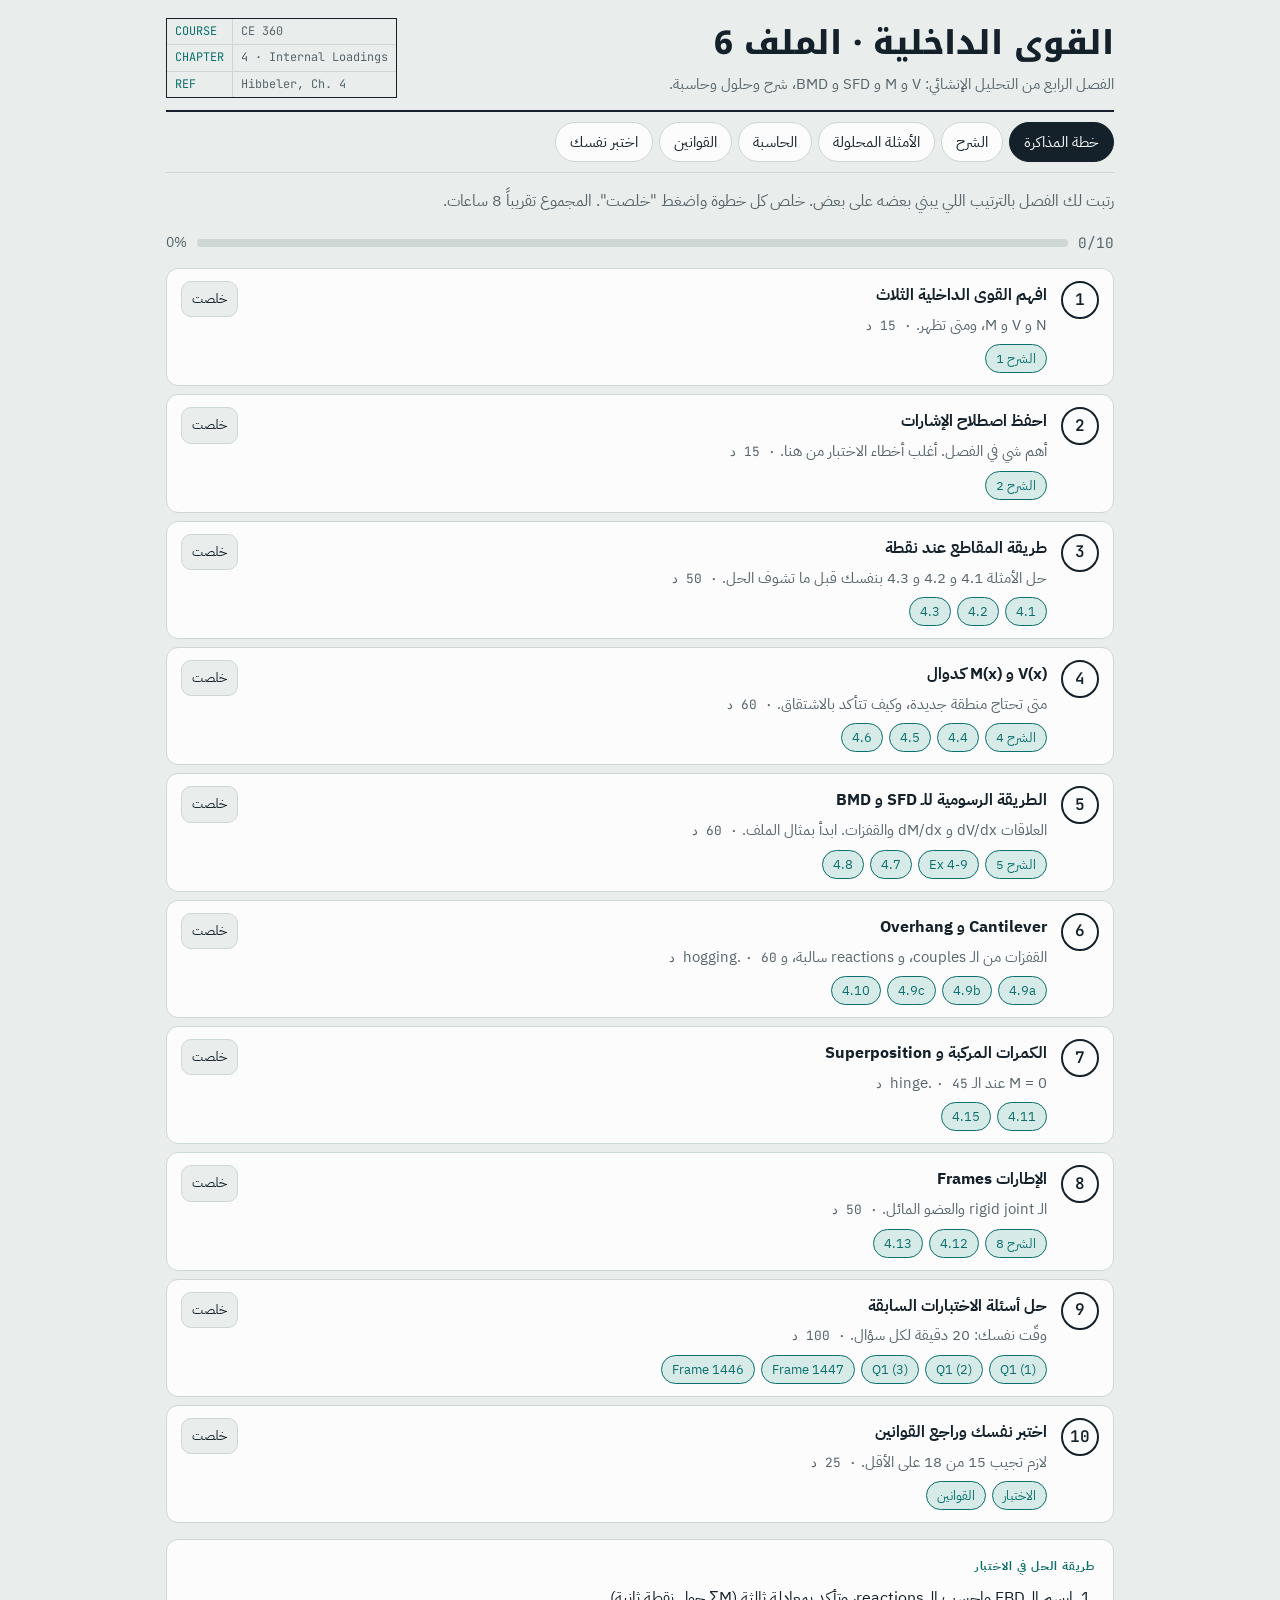
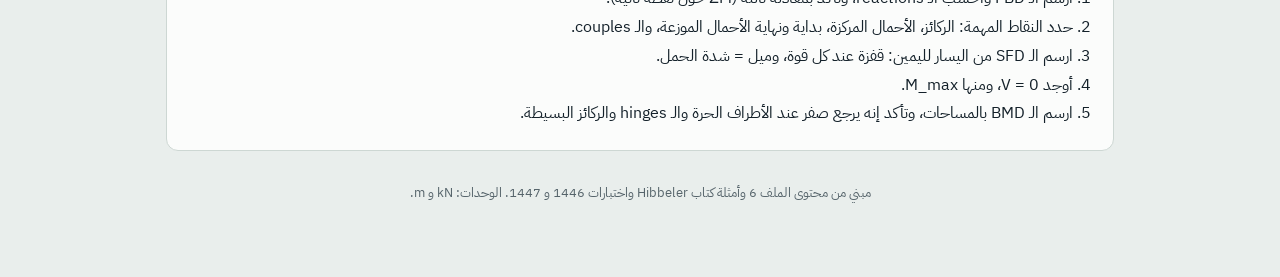
==== docs/index.html @ 557d26ea "Add File 6 (Internal Loadings) study website Standalone study site for Structural Analysis chapter 4" ====
<!doctype html>
<html lang="ar" dir="rtl">
<head>
<meta charset="utf-8">
<meta name="viewport" content="width=device-width,initial-scale=1,viewport-fit=cover">
<meta name="description" content="برنامج مذاكرة الملف 6 من التحليل الإنشائي: القوى الداخلية، SFD و BMD، أمثلة محلولة وحاسبة.">
<style>:root{color-scheme:light;padding-top:env(safe-area-inset-top,0px);padding-bottom:env(safe-area-inset-bottom,0px)}body{margin:0}img{max-width:100%}[hidden]{display:none!important}</style>
<title>القوى الداخلية CE 360</title>
<link rel="preconnect" href="https://fonts.googleapis.com">
<link rel="stylesheet" href="https://fonts.googleapis.com/css2?family=IBM+Plex+Sans+Arabic:wght@400;500;600;700&family=Noto+Kufi+Arabic:wght@600;800&family=JetBrains+Mono:wght@400;600&family=STIX+Two+Text:wght@400;600&display=swap">
<style>
/* Layout: drafting-sheet study app. Sticky tab bar; each tab is one "sheet". V is always blue, M is always copper, loads are steel teal, reactions are red. */
:root{
  --bg:#e9eeec; --panel:#fbfcfb; --ink:#14212a; --muted:#56646b; --line:#cdd7d3; --code:#eef3f1;
  --steel:#0b6e6c; --steel-soft:#d6ebe8;
  --vcol:#1f5fa8; --vsoft:#dbe6f5; --mcol:#b0521a; --msoft:#f5e2d3; --rx:#b2362b;
  --ok:#2c7a3a; --oksoft:#dcefdf; --warn:#8a5a00; --warnsoft:#f6e8c9;
  --f-display:"Noto Kufi Arabic","IBM Plex Sans Arabic",Tahoma,sans-serif;
  --f-body:"IBM Plex Sans Arabic",Tahoma,"Segoe UI",sans-serif;
  --f-math:"STIX Two Text","Cambria Math",Cambria,"Times New Roman",serif;
  --f-mono:"JetBrains Mono",ui-monospace,Menlo,Consolas,monospace;
}
@media (prefers-color-scheme: dark){:root:not([data-theme="light"]){
  --bg:#0e1615; --panel:#152120; --ink:#e3ecea; --muted:#97a7a3; --line:#2b3b38; --code:#1b2a28;
  --steel:#4fc2bc; --steel-soft:#173634; --vcol:#7fb0ef; --vsoft:#18283f; --mcol:#f0a06a; --msoft:#3a261a; --rx:#f08a7e;
  --ok:#7fcf8c; --oksoft:#173322; --warn:#e9c46a; --warnsoft:#33290f; color-scheme:dark}}
:root[data-theme="dark"]{
  --bg:#0e1615; --panel:#152120; --ink:#e3ecea; --muted:#97a7a3; --line:#2b3b38; --code:#1b2a28;
  --steel:#4fc2bc; --steel-soft:#173634; --vcol:#7fb0ef; --vsoft:#18283f; --mcol:#f0a06a; --msoft:#3a261a; --rx:#f08a7e;
  --ok:#7fcf8c; --oksoft:#173322; --warn:#e9c46a; --warnsoft:#33290f; color-scheme:dark}
*{box-sizing:border-box}
body{background:var(--bg);color:var(--ink);font-family:var(--f-body);font-size:16px;line-height:1.8;direction:rtl}
.wrap{max-width:980px;margin:0 auto;padding-left:max(16px,env(safe-area-inset-left,0px));padding-right:max(16px,env(safe-area-inset-right,0px));padding-block:18px 60px}
h1,h2,h3,h4{font-family:var(--f-display);text-wrap:balance;line-height:1.5;margin:0}
button{font:inherit;cursor:pointer;color:inherit}
:focus-visible{outline:2px solid var(--steel);outline-offset:2px}
a{color:var(--steel)}
.ltr{direction:ltr;unicode-bidi:isolate}
.m{font-family:var(--f-math);direction:ltr;unicode-bidi:isolate}
.num{font-family:var(--f-mono);font-variant-numeric:tabular-nums}

/* header */
.top{display:flex;justify-content:space-between;align-items:flex-end;gap:12px;flex-wrap:wrap;border-bottom:2px solid var(--ink);padding-bottom:12px}
.top h1{font-size:clamp(1.45rem,5vw,2.05rem);font-weight:800}
.top p{margin:2px 0 0;color:var(--muted);font-size:.95rem}
.tblock{font-family:var(--f-mono);font-size:.74rem;color:var(--muted);border:1px solid var(--ink);direction:ltr;display:grid;grid-template-columns:auto auto}
.tblock span{padding:2px 8px;border-bottom:1px solid var(--line)}
.tblock span:nth-child(odd){border-right:1px solid var(--line);color:var(--steel)}
.tblock span:nth-last-child(-n+2){border-bottom:0}

.tabs{position:sticky;top:env(safe-area-inset-top,0px);z-index:10;background:var(--bg);display:flex;gap:6px;overflow-x:auto;padding-block:10px;margin-bottom:14px;border-bottom:1px solid var(--line)}
.tabs a{white-space:nowrap;text-decoration:none;color:var(--ink);border:1px solid var(--line);background:var(--panel);padding:6px 14px;border-radius:999px;font-size:.92rem}
.tabs a.on{background:var(--ink);color:var(--panel);border-color:var(--ink)}

.lead{color:var(--muted);margin:0 0 14px;max-width:68ch}
.sheet{background:var(--panel);border:1px solid var(--line);border-radius:12px;padding:16px 18px;min-width:0}
.stack{display:flex;flex-direction:column;gap:14px}
.eyebrow{font-size:.76rem;letter-spacing:.08em;color:var(--steel);font-weight:700}

/* study plan */
.prog{display:flex;align-items:center;gap:10px;font-size:.9rem;color:var(--muted)}
.prog .bar{flex:1;height:8px;background:var(--line);border-radius:6px;overflow:hidden}
.prog .bar i{display:block;height:100%;background:var(--ok);transition:width .3s}
.plan{list-style:none;margin:0;padding:0;display:flex;flex-direction:column;gap:8px;counter-reset:p}
.plan li{counter-increment:p;display:grid;grid-template-columns:40px 1fr auto;gap:12px;align-items:start;background:var(--panel);border:1px solid var(--line);border-radius:12px;padding:12px 14px}
.plan li::before{content:counter(p);display:grid;place-items:center;width:34px;height:34px;border-radius:50%;border:2px solid var(--ink);font-family:var(--f-mono);font-weight:600}
.plan li.done{border-color:var(--ok);background:var(--oksoft)}
.plan li.done::before{content:"✓";background:var(--ok);border-color:var(--ok);color:var(--panel)}
.plan li > div{min-width:0}
.plan b{display:block}
.plan p{margin:2px 0 6px;color:var(--muted);font-size:.92rem}
.plan .links{display:flex;flex-wrap:wrap;gap:6px}
.chip{display:inline-block;font-size:.8rem;padding:2px 10px;border-radius:999px;border:1px solid var(--steel);color:var(--steel);background:var(--steel-soft);text-decoration:none}
.tbtn{border:1px solid var(--line);background:var(--bg);border-radius:10px;padding:5px 10px;font-size:.84rem;white-space:nowrap}
.plan li.done .tbtn{border-color:var(--ok);color:var(--ok)}

/* concepts */
.cpt h2{font-size:1.15rem;display:flex;gap:10px;align-items:baseline}
.cpt h2 .n{font-family:var(--f-mono);font-size:.85rem;color:var(--steel)}
.cpt p{margin:8px 0;max-width:72ch}
.cpt ul,.cpt ol{margin:8px 0;padding-inline-start:22px}
.cpt li{margin:3px 0}
.eq{display:block;font-family:var(--f-math);direction:ltr;text-align:left;background:var(--code);border-left:3px solid var(--steel);border-radius:8px;padding:8px 12px;margin:8px 0;font-size:1.05rem;overflow-x:auto;white-space:pre-wrap}
.two{display:grid;grid-template-columns:repeat(auto-fit,minmax(260px,1fr));gap:12px;align-items:start}
.two > *{min-width:0}
.tw{overflow-x:auto}
table.t{border-collapse:collapse;width:100%;font-size:.92rem}
.t th,.t td{border:1px solid var(--line);padding:6px 9px;text-align:start;vertical-align:top}
.t th{background:var(--steel-soft);font-weight:600}
.t td.m,.t th.m{text-align:left}
.vt{color:var(--vcol);font-weight:600}.mt{color:var(--mcol);font-weight:600}
.box{border-radius:10px;padding:10px 14px}
.box.tip{background:var(--steel-soft)}
.box.warn{background:var(--warnsoft);border-inline-start:4px solid var(--warn)}

/* example cards */
.grp{margin-top:22px}
.grp h2{font-size:1.1rem;margin-bottom:4px}
.grp > p{margin:0 0 10px;color:var(--muted);font-size:.92rem}
.cards{display:grid;grid-template-columns:repeat(auto-fill,minmax(260px,1fr));gap:10px}
.card{display:flex;flex-direction:column;gap:4px;text-align:start;background:var(--panel);border:1px solid var(--line);border-radius:12px;padding:12px 14px;text-decoration:none;color:var(--ink);transition:border-color .15s,transform .15s;min-width:0}
.card:hover{border-color:var(--steel);transform:translateY(-2px)}
.card .no{font-family:var(--f-mono);font-size:.74rem;color:var(--mcol);direction:ltr;text-align:right}
.card h3{font-family:var(--f-body);font-size:1rem;font-weight:700}
.card p{margin:0;font-size:.86rem;color:var(--muted);line-height:1.65}
.card .row{display:flex;gap:6px;align-items:center;margin-top:4px}
.lvl{font-size:.72rem;font-weight:700;padding:1px 9px;border-radius:999px}
.lvl.l1{background:var(--oksoft);color:var(--ok)}.lvl.l2{background:var(--warnsoft);color:var(--warn)}.lvl.l3{background:var(--msoft);color:var(--mcol)}
.donem{font-size:.78rem;color:var(--ok);font-weight:700}
.filters{display:flex;gap:6px;flex-wrap:wrap;align-items:center;font-size:.88rem;color:var(--muted)}
.filters button{border:1px solid var(--line);background:var(--panel);border-radius:999px;padding:4px 12px;font-size:.85rem}
.filters button[aria-pressed="true"]{background:var(--ink);color:var(--panel);border-color:var(--ink)}

/* example view */
.exh{display:flex;flex-direction:column;gap:4px;border-bottom:2px solid var(--ink);padding-bottom:10px}
.exh .no{font-family:var(--f-mono);font-size:.8rem;color:var(--mcol)}
.exh h2{font-size:clamp(1.2rem,4vw,1.5rem)}
.exh .src{font-size:.82rem;color:var(--muted)}
.qtext{direction:ltr;text-align:left;font-family:var(--f-math);font-size:1.08rem;margin:0}
.given{list-style:none;margin:0;padding:0;display:grid;grid-template-columns:repeat(auto-fill,minmax(220px,1fr));gap:6px}
.given li{background:var(--code);border-radius:8px;padding:6px 10px;font-size:.92rem;min-width:0}
.fig{background:var(--panel);border:1px solid var(--line);border-radius:10px;padding:6px;overflow-x:auto}
.fig svg{display:block;width:100%;min-width:520px;height:auto}
.ctl{display:flex;gap:8px;flex-wrap:wrap}
.btn{border:1px solid var(--ink);background:var(--panel);border-radius:10px;padding:8px 14px;font-size:.92rem}
.btn.pri{background:var(--ink);color:var(--panel)}
.btn:disabled{opacity:.4;cursor:default}
.steps{list-style:none;margin:0;padding:0;display:flex;flex-direction:column;gap:10px;counter-reset:s}
.steps li{counter-increment:s;display:grid;grid-template-columns:34px 1fr;gap:12px;animation:in .3s ease}
.steps li::before{content:counter(s);display:grid;place-items:center;width:32px;height:32px;border-radius:50%;background:var(--ink);color:var(--panel);font-family:var(--f-mono);font-weight:600;font-size:.9rem}
.steps li > div{min-width:0}
.steps b{display:block}
.steps .d{color:var(--muted);font-size:.93rem;display:block}
.steps .q{display:block;margin-top:5px;font-family:var(--f-math);direction:ltr;text-align:left;background:var(--code);border-left:3px solid var(--mcol);border-radius:8px;padding:6px 12px;font-size:1.05rem;white-space:pre-wrap;overflow-x:auto}
.ans{background:var(--vsoft);border:2px solid var(--vcol);border-radius:10px;padding:12px 16px}
.ans b{color:var(--vcol);direction:ltr;unicode-bidi:isolate;display:inline-block}
.idea{background:var(--msoft);border-inline-start:4px solid var(--mcol);border-radius:10px;padding:10px 14px}
.hidden-sol{border:2px dashed var(--line);border-radius:12px;padding:18px;text-align:center;color:var(--muted)}
.exnav{display:flex;justify-content:space-between;gap:10px;flex-wrap:wrap}
.exnav a{max-width:48%;text-decoration:none;border:1px solid var(--line);background:var(--panel);border-radius:10px;padding:8px 12px;color:var(--ink);font-size:.9rem}
@keyframes in{from{opacity:.2;transform:translateY(4px)}to{opacity:1;transform:none}}

/* calculator */
.form{display:grid;grid-template-columns:repeat(auto-fill,minmax(150px,1fr));gap:8px}
.fld{display:flex;flex-direction:column;gap:2px;font-size:.82rem;color:var(--muted);min-width:0}
.fld input,.fld select{font-family:var(--f-math);font-size:1rem;padding:6px 9px;border:1px solid var(--line);background:var(--bg);color:var(--ink);border-radius:8px;direction:ltr;width:100%}
.loads{display:flex;flex-direction:column;gap:6px}
.lrow{display:grid;grid-template-columns:110px repeat(4,minmax(0,1fr)) 38px;gap:6px;align-items:end;background:var(--code);border-radius:10px;padding:8px}
.lrow .x{width:34px;height:34px;border:1px solid var(--line);background:var(--panel);border-radius:8px;font-size:1.1rem}
.presets{display:flex;flex-wrap:wrap;gap:6px;align-items:center;font-size:.86rem;color:var(--muted)}
.presets button{border:1px solid var(--steel);background:var(--steel-soft);color:var(--steel);border-radius:999px;padding:3px 11px;font-size:.82rem}
.res{display:grid;grid-template-columns:repeat(auto-fill,minmax(200px,1fr));gap:6px}
.res div{background:var(--code);border-radius:8px;padding:7px 11px;display:flex;justify-content:space-between;gap:8px;font-size:.92rem}
.res div b{font-family:var(--f-math);direction:ltr;unicode-bidi:isolate}
.res div.hi{background:var(--msoft);outline:1.5px solid var(--mcol)}
.res div.hi b{color:var(--mcol)}
.err{color:var(--rx);font-weight:600}
@media (max-width:620px){.lrow{grid-template-columns:1fr 1fr}.lrow .x{justify-self:end}}

/* svg */
.drw text{font-family:var(--f-math);font-size:14px;fill:var(--ink)}
.drw .beam{fill:var(--ink)}
.drw .sup{fill:var(--code);stroke:var(--ink);stroke-width:1.5}
.drw .k{stroke:var(--ink);stroke-width:1.5;fill:none}
.drw .ld{stroke:var(--steel);stroke-width:1.6;fill:none}
.drw .ldf{fill:var(--steel-soft);stroke:var(--steel);stroke-width:1.4}
.drw text.ldt{fill:var(--steel);font-weight:600}
.drw .rxl{stroke:var(--rx);stroke-width:2;fill:none}
.drw text.rxt{fill:var(--rx);font-weight:600}
.drw .dim{stroke:var(--muted);stroke-width:1;fill:none}
.drw text.dimt{fill:var(--muted);font-size:13px}
.drw text.lab{font-weight:600;font-size:15px}
.drw .axis{stroke:var(--ink);stroke-width:1.2}
.drw .vf{fill:var(--vsoft);stroke:none}.drw .vl{fill:none;stroke:var(--vcol);stroke-width:2.2;stroke-linejoin:round}
.drw .mf{fill:var(--msoft);stroke:none}.drw .ml{fill:none;stroke:var(--mcol);stroke-width:2.2;stroke-linejoin:round}
.drw text.vt{fill:var(--vcol);font-weight:600;font-size:13px}.drw text.mt{fill:var(--mcol);font-weight:600;font-size:13px}
.drw text.ph{font-family:var(--f-body);font-size:13px;fill:var(--muted)}
.drw .grid{stroke:var(--line);stroke-width:1;stroke-dasharray:3 4}
.drw .dotv{fill:var(--vcol)}.drw .dotm{fill:var(--mcol)}
.drw .mk-ld{fill:var(--steel)}.drw .mk-rx{fill:var(--rx)}
.drw .hinge{fill:var(--panel);stroke:var(--ink);stroke-width:2}

/* formulas, quiz */
.fcards{display:grid;grid-template-columns:repeat(auto-fill,minmax(290px,1fr));gap:10px}
.fcard{background:var(--panel);border:1px solid var(--line);border-radius:12px;padding:12px 14px;min-width:0}
.fcard h3{font-size:1rem;color:var(--steel);margin-bottom:4px}
.fcard ul{margin:4px 0;padding-inline-start:18px}
.fcard.warn{background:var(--warnsoft);border-color:var(--warn)}
.fcard.warn h3{color:var(--warn)}
.score{position:sticky;top:calc(env(safe-area-inset-top,0px) + 58px);z-index:5;display:inline-flex;gap:10px;background:var(--ink);color:var(--panel);border-radius:10px;padding:6px 14px;margin-bottom:10px;font-size:.92rem}
.qc{background:var(--panel);border:1px solid var(--line);border-radius:12px;padding:12px 14px}
.qc .qq{margin:0 0 8px;font-weight:600}
.qc .qq .num{color:var(--mcol);font-size:.8rem;margin-inline-end:6px}
.opts{display:grid;grid-template-columns:repeat(auto-fill,minmax(190px,1fr));gap:6px}
.opts button{border:1px solid var(--line);background:var(--bg);border-radius:10px;padding:8px 10px;text-align:start}
.opts button.right{background:var(--oksoft);border-color:var(--ok);color:var(--ok);font-weight:700}
.opts button.wrong{background:var(--msoft);border-color:var(--mcol);color:var(--mcol)}
.opts button:disabled{cursor:default}
.why{margin:8px 0 0;font-size:.92rem;color:var(--muted);border-inline-start:3px solid var(--steel);padding-inline-start:10px}
.foot{margin-top:30px;font-size:.8rem;color:var(--muted);text-align:center}
@media (prefers-reduced-motion:reduce){.card,.prog .bar i{transition:none}.steps li{animation:none}}
</style>
</head>
<body>

<div class="wrap">
  <header class="top">
    <div>
      <h1>القوى الداخلية · الملف 6</h1>
      <p>الفصل الرابع من التحليل الإنشائي: V و M و SFD و BMD، شرح وحلول وحاسبة.</p>
    </div>
    <div class="tblock" aria-label="بطاقة المقرر"><span>COURSE</span><span>CE 360</span><span>CHAPTER</span><span>4 · Internal Loadings</span><span>REF</span><span>Hibbeler, Ch. 4</span></div>
  </header>
  <nav class="tabs" id="tabs"></nav>
  <main id="app"></main>
  <p class="foot">مبني من محتوى الملف 6 وأمثلة كتاب Hibbeler واختبارات 1446 و 1447. الوحدات: kN و m.</p>
</div>

<script>
/*SOLVER*/
const EPS=1e-9;
function fmt(v,n=2){if(!isFinite(v))return'—';let r=Math.round(v*10**n)/10**n;if(Math.abs(r)<1e-9)r=0;return String(r).replace('-','−')}
// spec: {L, sup:[{x,t:'pin'|'roller'|'fixed',lab}], loads:[{k:'P',x,v}|{k:'M',x,v}|{k:'w',a,b,w1,w2}], R:[{x,F,C,lab}] optional}
// P: v>0 downward. M: v>0 clockwise. w: >0 downward. F: >0 upward. C: >0 clockwise.
function solve(spec){
  const forces=[],couples=[],dists=[],reac=[];
  for(const l of spec.loads){
    if(l.k==='P')forces.push({x:l.x,F:-l.v});
    else if(l.k==='M')couples.push({x:l.x,C:l.v});
    else if(l.k==='w'&&l.b>l.a)dists.push({a:l.a,b:l.b,w1:l.w1,w2:l.w2});
  }
  // resultant force (down) and its moment about point p (ccw +) from all applied loads
  const tot=p=>{let F=0,Mo=0;
    forces.forEach(f=>{F+=-f.F;Mo+=f.F*(f.x-p)});
    couples.forEach(c=>{Mo+=-c.C});
    dists.forEach(d=>{const len=d.b-d.a,W=(d.w1+d.w2)/2*len;if(!W&&!d.w1&&!d.w2)return;
      const xc=W?d.a+len*(d.w1+2*d.w2)/(3*(d.w1+d.w2)):d.a;F+=W;Mo+=-W*(xc-p)});
    return{F,Mo}};
  if(spec.R){spec.R.forEach(r=>{if(r.F)forces.push({x:r.x,F:r.F});if(r.C)couples.push({x:r.x,C:r.C});reac.push(r)});}
  else{
    const fx=spec.sup.filter(s=>s.t==='fixed'),sp=spec.sup.filter(s=>s.t!=='fixed');
    if(fx.length===1&&sp.length===0){const s=fx[0],t=tot(s.x);
      // Ry up = total down load; reaction couple ccw Mr balances: Mr + t.Mo = 0
      const Ry=t.F,Mr=-t.Mo;forces.push({x:s.x,F:Ry});couples.push({x:s.x,C:-Mr});
      reac.push({x:s.x,F:Ry,C:-Mr,lab:s.lab});
    }else if(fx.length===0&&sp.length===2){const[a,b]=sp.slice().sort((p,q)=>p.x-q.x);
      if(Math.abs(b.x-a.x)<EPS)return{err:'الركيزتين في نفس المكان.'};
      const t=tot(a.x),Rb=-t.Mo/(b.x-a.x),Ra=t.F-Rb;
      forces.push({x:a.x,F:Ra},{x:b.x,F:Rb});reac.push({x:a.x,F:Ra,lab:a.lab},{x:b.x,F:Rb,lab:b.lab});
    }else return{err:'الحاسبة تحل كمرة determinate بس: ركيزتين (pin و roller) أو fixed وحدة.'};
  }
  const sys={spec,forces,couples,dists,reac};
  sys.VM=(x,side)=>{const inc=xi=>side<0?xi<x-EPS:xi<=x+EPS;let V=0,M=0;
    for(const f of forces)if(inc(f.x)){V+=f.F;M+=f.F*(x-f.x)}
    for(const c of couples)if(inc(c.x))M+=c.C;
    for(const d of dists)if(d.a<x){const e=Math.min(x,d.b),len=e-d.a,k=(d.w2-d.w1)/(d.b-d.a),d0=x-d.a;
      V-=d.w1*len+k*len*len/2;M-=d.w1*(d0*len-len*len/2)+k*(d0*len*len/2-len**3/3)}
    return{V,M}};
  const L=spec.L,ks=new Set([0,L]);
  (spec.sup||[]).forEach(s=>ks.add(s.x));(spec.R||[]).forEach(r=>ks.add(r.x));
  spec.loads.forEach(l=>{if(l.k==='w'){ks.add(l.a);ks.add(l.b)}else ks.add(l.x)});
  (spec.hinges||[]).forEach(h=>ks.add(h));
  sys.keys=[...ks].filter(x=>x>=-EPS&&x<=L+EPS).sort((p,q)=>p-q).filter((x,i,a)=>i===0||x-a[i-1]>1e-7);
  // V = 0 inside intervals (where V is continuous)
  sys.roots=[];
  for(let i=0;i<sys.keys.length-1;i++){const a=sys.keys[i],b=sys.keys[i+1],N=200;let x0=a+1e-7,v0=sys.VM(x0,1).V;
    for(let j=1;j<=N;j++){const x1=a+(b-a)*j/N-(j===N?1e-7:0),v1=sys.VM(x1,-1).V;
      if(Math.abs(v1)<=1e-9&&j<N&&Math.abs(v0)>1e-9){sys.roots.push(x1);x0=x1;v0=v1;continue}
      if(Math.abs(v0)<=1e-9)v0=sys.VM(x0-1e-6,1).V;
      if(Math.abs(v0)>1e-9&&Math.abs(v1)>1e-9&&v0*v1<0&&!sys.roots.some(r=>Math.abs(r-x0)<1e-5)){let lo=x0,hi=x1;for(let t=0;t<60;t++){const m=(lo+hi)/2;if(sys.VM(lo,1).V*sys.VM(m,1).V<=0)hi=m;else lo=m}sys.roots.push((lo+hi)/2)}
      x0=x1;v0=v1}}
  // extreme moments
  let mx={v:-Infinity},mn={v:Infinity};
  const pts=[];sys.keys.forEach(x=>{pts.push([x,x>0?-1:1]);pts.push([x,x<L?1:-1])});sys.roots.forEach(x=>pts.push([x,1]));
  pts.forEach(([x,s])=>{const M=sys.VM(x,s).M;if(M>mx.v)mx={v:M,x};if(M<mn.v)mn={v:M,x}});
  sys.Mmax=mx;sys.Mmin=mn;
  let vmx=0;sys.keys.forEach(x=>[-1,1].forEach(s=>{const V=sys.VM(x,s).V;if(Math.abs(V)>Math.abs(vmx))vmx=V}));sys.Vabs=vmx;
  return sys;
}
/*END*/

/* ---------- drawing ---------- */
const svgT=(x,y,s,c='',a='middle')=>`<text x="${(+x).toFixed(1)}" y="${(+y).toFixed(1)}" text-anchor="${a}" class="${c}">${s}</text>`;
const svgL=(x1,y1,x2,y2,c,ex='')=>`<line x1="${(+x1).toFixed(1)}" y1="${(+y1).toFixed(1)}" x2="${(+x2).toFixed(1)}" y2="${(+y2).toFixed(1)}" class="${c}" ${ex}/>`;
const AR=(x1,y1,x2,y2,c)=>svgL(x1,y1,x2,y2,c,`marker-end="url(#m-${c==='rxl'?'rx':'ld'})"`);
const DEFS=`<defs>${[['ld','mk-ld'],['rx','mk-rx']].map(([i,c])=>`<marker id="m-${i}" viewBox="0 0 10 10" refX="9" refY="5" markerWidth="7" markerHeight="7" orient="auto-start-reverse"><path d="M0,0 L10,5 L0,10 z" class="${c}"/></marker>`).join('')}</defs>`;
function arc(cx,cy,r,cw,c){return cw?`<path d="M${cx-r*.7},${cy+r*.7} A${r},${r} 0 1,1 ${cx-r*.7},${cy-r*.7}" class="${c}" marker-end="url(#m-${c==='rxl'?'rx':'ld'})"/>`:`<path d="M${cx+r*.7},${cy+r*.7} A${r},${r} 0 1,0 ${cx+r*.7},${cy-r*.7}" class="${c}" marker-end="url(#m-${c==='rxl'?'rx':'ld'})"/>`}

function drawBeam(sys,opt={}){
  const spec=sys.spec,L=spec.L,W=780,ml=64,mr=64,pw=W-ml-mr,X=x=>ml+x*pw/L;
  let s='';const by=118;
  // distributed loads
  const ws=spec.loads.filter(l=>l.k==='w');const wmax=Math.max(1e-9,...ws.map(l=>Math.max(Math.abs(l.w1),Math.abs(l.w2))));
  const wlab=[];
  ws.forEach(l=>{const top=x=>{const w=l.w1+(l.w2-l.w1)*(x-l.a)/(l.b-l.a);return by-8-44*Math.abs(w)/wmax};
    s+=`<polygon points="${X(l.a)},${by-8} ${X(l.a)},${top(l.a)} ${X(l.b)},${top(l.b)} ${X(l.b)},${by-8}" class="ldf" opacity=".85"/>`;
    const n=Math.max(2,Math.round((X(l.b)-X(l.a))/26));
    for(let i=0;i<=n;i++){const x=l.a+(l.b-l.a)*i/n,yt=top(x);if(by-8-yt>9)s+=AR(X(x),yt,X(x),by-7,'ld')}
    if(Math.abs(l.w1-l.w2)<1e-9)wlab.push([X((l.a+l.b)/2),top(l.a)-8,`${fmt(l.w1)} kN/m`]);
    else{if(Math.abs(l.w1)>1e-9)wlab.push([X(l.a)+4,top(l.a)-8,`${fmt(l.w1)} kN/m`,'start']);if(Math.abs(l.w2)>1e-9)wlab.push([X(l.b)-4,top(l.b)-8,`${fmt(l.w2)} kN/m`,'end'])}
  });
  // beam
  s+=`<rect x="${X(0)}" y="${by-5}" width="${pw}" height="10" class="beam" rx="1"/>`;
  (spec.hinges||[]).forEach(h=>s+=`<circle cx="${X(h)}" cy="${by}" r="6" class="hinge"/>`);
  // supports
  (spec.sup||[]).forEach(su=>{const x=X(su.x);
    if(su.t==='pin')s+=`<polygon points="${x},${by+5} ${x-11},${by+24} ${x+11},${by+24}" class="sup"/>`+svgL(x-16,by+24,x+16,by+24,'k');
    else if(su.t==='roller')s+=`<polygon points="${x},${by+5} ${x-10},${by+19} ${x+10},${by+19}" class="sup"/><circle cx="${x-6}" cy="${by+23}" r="3.5" class="sup"/><circle cx="${x+6}" cy="${by+23}" r="3.5" class="sup"/>`+svgL(x-16,by+27,x+16,by+27,'k');
    else{const d=su.x<L/2?-1:1;s+=svgL(x,by-34,x,by+34,'k','stroke-width="3"');for(let i=0;i<7;i++){const y=by-30+i*10;s+=svgL(x,y,x+d*10,y+8,'k')}}
  });
  // point loads and couples
  const placed=[];
  spec.loads.forEach(l=>{if(l.k==='P'){const x=X(l.x);if(l.v>=0){s+=AR(x,by-76,x,by-7,'ld');placed.push([x+5,by-80,`${fmt(Math.abs(l.v))} kN`,'start'])}else{s+=AR(x,by+64,x,by+7,'ld');s+=svgT(x+5,by+68,`${fmt(-l.v)} kN`,'ldt','start')}}
    else if(l.k==='M'){const x=X(l.x);s+=arc(x,by,22,l.v>0,'ld');placed.push([x,by-30,`${fmt(Math.abs(l.v))} kN·m`])}});
  wlab.forEach(w=>placed.push(w));
  // nudge colliding load labels upward
  const done=[];placed.forEach(p=>{let y=p[1];for(let k=0;k<4&&done.some(d=>Math.abs(d[0]-p[0])<70&&Math.abs(d[1]-y)<15);k++)y-=16;done.push([p[0],y]);s+=svgT(p[0],y,p[2],'ldt',p[3]||'middle')});
  // reactions
  if(opt.react){sys.reac.forEach(r=>{const x=X(r.x);
    if(Math.abs(r.F)>1e-9){const up=r.F>0;s+=up?AR(x,by+92,x,by+34,'rxl'):AR(x,by+34,x,by+92,'rxl');s+=svgT(x+7,by+92,`${fmt(Math.abs(r.F))}`,'rxt','start')}
    if(r.C&&Math.abs(r.C)>1e-9){s+=arc(x,by,34,r.C>0,'rxl');s+=svgT(x+(r.x<L/2?40:-40),by-34,`${fmt(Math.abs(r.C))}`,'rxt',r.x<L/2?'start':'end')}})}
  // labels and dimensions
  const ry=opt.react?by+112:by+52;
  (spec.pts||[]).forEach(p=>s+=svgT(X(p.x),ry,p.t,'lab'));
  const dy=ry+24,dk=sys.keys;
  s+=svgL(X(0),dy,X(L),dy,'dim');
  dk.forEach(x=>s+=svgL(X(x),dy-6,X(x),dy+6,'dim'));
  for(let i=0;i<dk.length-1;i++){const a=dk[i],b=dk[i+1];if(X(b)-X(a)>30)s+=svgT((X(a)+X(b))/2,dy-5,`${fmt(b-a)} m`,'dimt')}
  let H=dy+20;
  if(opt.diag){
    const panel=(kind)=>{const top=H+18,h=150,base=top+h/2,cls=kind==='V'?'v':'m';
      const f=(x,sd)=>sys.VM(x,sd)[kind];
      let mxv=0;const samples=[];
      for(let i=0;i<dk.length-1;i++){const a=dk[i],b=dk[i+1],N=48;for(let j=0;j<=N;j++){const x=a+(b-a)*j/N,sd=j===0?1:j===N?-1:1;const v=f(x,sd);samples.push([x,v]);mxv=Math.max(mxv,Math.abs(v))}}
      mxv=mxv||1;const Y=v=>base-v/mxv*(h/2-14);
      let g=svgL(X(0),base,X(L),base,'axis');
      dk.forEach(x=>g+=svgL(X(x),top,X(x),top+h,'grid'));
      const pts=samples.map(([x,v])=>`${X(x).toFixed(1)},${Y(v).toFixed(1)}`);
      g+=`<polygon points="${X(0)},${base} ${pts.join(' ')} ${X(L)},${base}" class="${cls}f"/>`;
      g+=`<polyline points="${X(0)},${base} ${pts.join(' ')} ${X(L)},${base}" class="${cls}l"/>`;
      g+=svgT(ml-14,base+5,kind,`${cls}t`,'end');g+=svgT(ml-14,base+20,kind==='V'?'kN':'kN·m','ph','end');
      // value labels
      const lab=[];const add=(x,v,anchor)=>{if(Math.abs(v)<1e-6)return;const px=X(x)+(anchor==='end'?-4:anchor==='start'?4:0);let py=v>0?Y(v)-6:Y(v)+16;
        if(lab.some(q=>Math.abs(q[0]-px)<44&&Math.abs(q[1]-py)<14&&q[2]===fmt(v)))return;
        for(let k=0;k<3&&lab.some(q=>Math.abs(q[0]-px)<44&&Math.abs(q[1]-py)<14);k++)py+=v>0?-14:14;
        lab.push([px,py,fmt(v)]);g+=svgT(px,py,fmt(v),`${cls}t`,anchor)};
      dk.forEach((x,i)=>{const vl=i>0?f(x,-1):null,vr=i<dk.length-1?f(x,1):null;
        if(vl!=null&&vr!=null&&Math.abs(vl-vr)>1e-6){add(x,vl,'end');add(x,vr,'start')}
        else{const v=vl!=null?vl:vr;add(x,v,i===0?'start':i===dk.length-1?'end':'middle')}});
      if(kind==='V')sys.roots.forEach(x=>{g+=`<circle cx="${X(x)}" cy="${base}" r="4" class="dotv"/>`+svgT(X(x),base+(f(x-0.01,1)>0?18:-8),`x=${fmt(x)}`,'vt')});
      else sys.roots.forEach(x=>{const v=f(x,1);g+=`<circle cx="${X(x)}" cy="${Y(v)}" r="4" class="dotm"/>`;add(x,v,'middle')});
      H=top+h;return g};
    s+=panel('V');s+=panel('M');H+=10;
  }
  return `<svg class="drw" viewBox="0 0 ${W} ${H}" role="img" aria-label="رسم الكمرة${opt.diag?' مع مخطط القص والعزم':''}" direction="ltr">${DEFS}${s}</svg>`;
}
function reacText(sys){return sys.reac.map(r=>{const lab=r.lab||'R';let t='';
  if(Math.abs(r.F)>1e-9)t+=`<div><span>${lab}<sub>y</sub></span><b>${fmt(Math.abs(r.F))} kN ${r.F>0?'↑':'↓'}</b></div>`;
  if(r.C&&Math.abs(r.C)>1e-9)t+=`<div><span>M<sub>${lab}</sub></span><b>${fmt(Math.abs(r.C))} kN·m ${r.C>0?'↻':'↺'}</b></div>`;return t}).join('')}
function keyTable(sys){const L=sys.spec.L;const rows=sys.keys.map(x=>[x,x>0?sys.VM(x,-1):null,x<L?sys.VM(x,1):null,false]);
  sys.roots.forEach(x=>rows.push([x,sys.VM(x,1),sys.VM(x,1),true]));rows.sort((a,b)=>a[0]-b[0]);
  const lab=x=>{const p=(sys.spec.pts||[]).find(p=>Math.abs(p.x-x)<1e-6);return p?p.t:''};
  return `<div class="tw"><table class="t"><thead><tr><th>النقطة</th><th class="m">x (m)</th><th class="m vt">V⁻ (kN)</th><th class="m vt">V⁺ (kN)</th><th class="m mt">M⁻ (kN·m)</th><th class="m mt">M⁺ (kN·m)</th></tr></thead><tbody>${rows.map(([x,l,r,root])=>`<tr><td>${root?'V = 0':lab(x)}</td><td class="m num">${fmt(x,3)}</td><td class="m num">${l?fmt(l.V):'—'}</td><td class="m num">${r?fmt(r.V):'—'}</td><td class="m num">${l?fmt(l.M):'—'}</td><td class="m num">${r?fmt(r.M):'—'}</td></tr>`).join('')}</tbody></table></div><p class="lead" style="font-size:.85rem;margin-top:6px">⁻ قبل النقطة مباشرة، و ⁺ بعدها مباشرة. الفرق بينهم هو القفزة.</p>`}

/* ---------- content ---------- */
const GROUPS=[
 {id:'g1',name:'طريقة المقاطع: V و M عند نقطة',desc:'نقطع عند النقطة المطلوبة وناخذ اتزان جزء واحد.'},
 {id:'g2',name:'V(x) و M(x) كدوال',desc:'نكتب معادلة لكل منطقة يتغير فيها الحمل.'},
 {id:'g3',name:'رسم SFD و BMD',desc:'العلاقات بين w و V و M، والقفزات عند الأحمال المركزة.'},
 {id:'g4',name:'كمرات مركبة و Superposition',desc:'Internal hinge، وجمع رسمات بسيطة.'},
 {id:'g5',name:'الإطارات Frames',desc:'Rigid joints وأعضاء مائلة.'},
 {id:'g6',name:'أسئلة اختبارات سابقة',desc:'من الاختبار الأول 1446 و 1447 (الأسئلة الخاصة بالفصل الرابع).'}
];
const P=(x,v)=>({k:'P',x,v}),MM=(x,v)=>({k:'M',x,v}),WW=(a,b,w1,w2=w1)=>({k:'w',a,b,w1,w2});
const pin=(x,lab)=>({x,t:'pin',lab}),rol=(x,lab)=>({x,t:'roller',lab}),fix=(x,lab)=>({x,t:'fixed',lab});
const pts=(...a)=>a.map(([x,t])=>({x,t}));
const HB=(n,p)=>`كتاب Hibbeler · Example ${n} (ص ${p})`;

const EX=[
{id:'h41',g:'g1',no:'H 4.1',lvl:2,src:HB('4.1',158),title:'Girder: V و M عند نقطة C',short:'Roof → beams → girder، ثم section عند C.',
 q:'The roof weighs 1.8 kN/m² and is supported on 8-m simply supported beams spaced 1 m apart, which transmit their loads to the front girder. Determine the internal shear and moment in the girder at C (2.4 m from its end).',
 given:['Roof = 1.8 kN/m²','Beams: span 8 m، spacing 1 m','Girder 12 m، الأعمدة على بعد 1.2 m من الطرفين','C على بعد 2.4 m من الطرف'],
 spec:{L:12,sup:[pin(1.2,'A'),rol(10.8,'B')],loads:[P(0,3.6),...[1,2,3,4,5,6,7,8,9,10,11].map(x=>P(x,7.2)),P(12,3.6)],pts:pts([1.2,'A'],[2.4,'C'],[10.8,'B'])},
 steps:[
  ['One-way','نسبة الأبعاد أكبر من 2.','L₂/L₁ = 8/1 = 8 > 2   →   كل beam داخلي ياخذ 1.8 kN/m (والطرفي 0.9)'],
  ['Beam reactions على الـ girder','كل beam simply supported، يعطي نص حمله لكل طرف.','interior: 1.8 × 8/2 = 7.2 kN      edge: 3.6 kN'],
  ['Column reactions','11 beam داخلي + 2 طرفي، والتحميل متماثل.','R = [2(3.6) + 11(7.2)]/2 = 43.2 kN'],
  ['Section عند C','ناخذ الجزء اليسار: 3.6 عند 0، و 7.2 عند 1 و 2، و 43.2 عند 1.2.',''],
  ['ΣFy = 0','','43.2 − 3.6 − 2(7.2) − V_C = 0   →   V_C = 25.2 kN'],
  ['ΣM_C = 0','','M_C + 7.2(0.4) + 7.2(1.4) + 3.6(2.4) − 43.2(1.2) = 0   →   M_C = 30.2 kN·m']],
 ans:'<b>V_C = 25.2 kN</b>، <b>M_C = 30.2 kN·m</b>',idea:'Load path: roof → beams → girder → columns. كل reaction يصير حمل على العنصر اللي بعده.'},
{id:'h42',g:'g1',no:'H 4.2',lvl:2,src:HB('4.2',159),title:'V و M عند C تحت Triangular Load',short:'لا تستخدم المحصلة الكاملة داخل القطع.',
 q:'Determine the internal shear and moment at a section through point C (2 m from A).',
 given:['Simply supported 6 m','Triangle: 0 عند A → 45 kN/m عند B','C على بعد 2 m من A'],
 spec:{L:6,sup:[pin(0,'A'),rol(6,'B')],loads:[WW(0,6,0,45)],pts:pts([0,'A'],[2,'C'],[6,'B'])},
 steps:[
  ['Reactions','المحصلة ½(45)(6) = 135 kN على بعد 4 m من A.','A_y = 45 kN      B_y = 90 kN'],
  ['شدة الحمل عند C','بالتناسب (similar triangles).','w_C = (2/6)(45) = 15 kN/m'],
  ['محصلة الجزء AC','مثلث صغير، محصلته على بعد 1/3 من C.','½(15)(2) = 15 kN @ 0.667 m من C'],
  ['ΣFy = 0','','45 − 15 − V_C = 0   →   V_C = 30 kN'],
  ['ΣM_C = 0','','−45(2) + 15(0.667) + M_C = 0   →   M_C = 80 kN·m'],
  ['إضافة: M_max','V = 0 عند x = √(45·6/22.5) = 3.46 m.','M_max = 103.9 kN·m']],
 ans:'<b>V_C = 30 kN</b>، <b>M_C = 80 kN·m</b>',idea:'استبدل الحمل بالمحصلة بعد ما تقطع، مو قبل. المحصلة الكاملة 135 kN تخدم الـ reactions بس.'},
{id:'h43',g:'g1',no:'H 4.3',lvl:3,src:HB('4.3',160),title:'Floor Panel → Beams → Girder',short:'45 kN على panel، ننقلها خطوة خطوة للـ girder.',
 q:'The 45 kN force is supported by floor panel DE, simply supported on floor beams that transmit their loads to the simply supported girder AB. Determine the internal shear and moment at C in the girder.',
 given:['Girder AB = 6 m، floor beams كل 1.5 m','Panel DE بين x = 3 و 4.5','45 kN على بعد 0.5 m من D','C على بعد 3.75 m من A'],
 spec:{L:6,sup:[pin(0,'A'),rol(6,'B')],loads:[P(3,30),P(4.5,15)],pts:pts([0,'A'],[3,'D'],[3.75,'C'],[4.5,'E'],[6,'B'])},specNote:'الرسم للـ girder بعد ما نقلنا له reactions الـ floor beams.',
 steps:[
  ['Panel DE','Simply supported على 1.5 m.','D = 45(1)/1.5 = 30 kN      E = 45(0.5)/1.5 = 15 kN'],
  ['Floor beams','ينقلون نفس القوى للـ girder.','30 kN @ 3 m      15 kN @ 4.5 m'],
  ['Girder reactions','','B_y(6) − 30(3) − 15(4.5) = 0 → B_y = 26.25 kN      A_y = 18.75 kN'],
  ['ΣFy على AC','','18.75 − 30 − V_C = 0   →   V_C = −11.25 kN'],
  ['ΣM_C على AC','','−18.75(3.75) + 30(0.75) + M_C = 0   →   M_C = 47.8 kN·m']],
 ans:'<b>V_C = −11.25 kN</b>، <b>M_C = 47.8 kN·m</b>',idea:'الـ girder ما يشوف الـ 45 kN مباشرة، يشوف reactions الـ floor beams بس. والإشارة السالبة معناها V عكس الاتجاه المفروض.'},
{id:'h44',g:'g2',no:'H 4.4',lvl:2,src:HB('4.4',163),title:'V(x) و M(x): Cantilever + Triangle',short:'نوجد الشدة عند القطع بالتناسب.',
 q:'Determine the shear and moment in the beam as a function of x.',
 given:['Cantilever 3 m، fixed at A (يسار)','Triangle: 0 عند A → 10 kN/m عند الطرف الحر'],
 spec:{L:3,sup:[fix(0,'A')],loads:[WW(0,3,0,10)],pts:pts([0,'A'],[3,'B'])},
 steps:[
  ['Reactions','المحصلة 15 kN على بعد 2 m.','A_y = 15 kN ↑      M_A = 15(2) = 30 kN·m ↺'],
  ['Section عند x','الشدة عند القطع بالتناسب، ومحصلة الجزء على x/3 من القطع.','w = 10x/3      محصلة = ½(10x/3)x'],
  ['ΣFy = 0','','15 − ½(10x/3)x − V = 0   →   V = 15 − 1.667x²'],
  ['ΣM_S = 0','','30 − 15x + ½(10x/3)x·(x/3) + M = 0   →   M = −30 + 15x − 0.556x³'],
  ['Check عند x = 3','الطرف حر فلازم V و M صفر.','V = 15 − 15 = 0 ✓      M = −30 + 45 − 15 = 0 ✓']],
 ans:'<b>V = 15 − 1.667x²</b> kN، <b>M = −30 + 15x − 0.556x³</b> kN·m',idea:'Check دايماً: dM/dx لازم يطلع V. هنا d(−30 + 15x − 0.556x³)/dx = 15 − 1.667x² ✓'},
{id:'h45',g:'g2',no:'H 4.5',lvl:2,src:HB('4.5',164),title:'V(x) و M(x) على منطقتين',short:'Discontinuity عند x = 2 يحتاج x₁ و x₂.',
 q:'Determine the shear and moment in the beam as a function of x.',
 given:['Cantilever 3 m، fixed at A','50 kN/m على أول 2 m','50 kN ↓ و 50 kN·m (clockwise) عند الطرف'],
 spec:{L:3,sup:[fix(0,'A')],loads:[WW(0,2,50),P(3,50),MM(3,50)],pts:pts([0,'A'],[2,'B'],[3,'C'])},
 steps:[
  ['Reactions','','A_y = 100 + 50 = 150 kN ↑      M_A = 100(1) + 50(3) + 50 = 300 kN·m ↺'],
  ['منطقتين','الحمل الموزع يوقف عند 2 m.','0 ≤ x₁ < 2      2 < x₂ ≤ 3'],
  ['V في المنطقة 1','','V = 150 − 50x₁'],
  ['M في المنطقة 1','','M = 150x₁ − 25x₁² − 300'],
  ['V في المنطقة 2','الحمل كله (100 kN) صار يسار القطع.','V = 150 − 100 = 50 kN'],
  ['M في المنطقة 2','','M = 50x₂ − 200'],
  ['Check عند x = 3','قبل الـ couple M = −50، والـ couple 50 clockwise يرجعه صفر.','V = 50      M = −50 + 50 = 0 ✓']],
 ans:'0 ≤ x &lt; 2: <b>V = 150 − 50x</b>، <b>M = 150x − 25x² − 300</b><br>2 &lt; x ≤ 3: <b>V = 50</b>، <b>M = 50x − 200</b>',idea:'كل ما يتغير الحمل (يبدأ أو يوقف أو فيه قوة مركزة) تحتاج دالة جديدة.'},
{id:'h46',g:'g2',no:'H 4.6',lvl:3,src:HB('4.6',165),title:'V(x) و M(x): Trapezoidal Load',short:'مستطيل + مثلث، و M_max عند V = 0.',
 q:'Determine the shear and moment in the beam as a function of x.',
 given:['Simply supported 9 m','Trapezoid: 10 kN/m عند A → 30 kN/m عند B'],
 spec:{L:9,sup:[pin(0,'A'),rol(9,'B')],loads:[WW(0,9,10,30)],pts:pts([0,'A'],[9,'B'])},
 steps:[
  ['Reactions','مستطيل 90 kN @ 4.5 m + مثلث 90 kN @ 6 m.','B_y(9) = 90(4.5) + 90(6) → B_y = 105 kN      A_y = 75 kN'],
  ['Section عند x','مستطيل 10x + مثلث شدته عند القطع 20x/9.','محصلة المثلث = ½(20x/9)x'],
  ['ΣFy = 0','','V = 75 − 10x − 1.11x²'],
  ['ΣM_S = 0','','M = 75x − 5x² − 0.370x³'],
  ['V = 0','نحل المعادلة التربيعية.','1.11x² + 10x − 75 = 0   →   x = 4.87 m'],
  ['M_max','','M_max = 75(4.87) − 5(4.87)² − 0.370(4.87)³ = 204 kN·m']],
 ans:'<b>V = 75 − 10x − 1.11x²</b>، <b>M = 75x − 5x² − 0.370x³</b>، و <b>M_max ≈ 204 kN·m</b> عند x = 4.87 m',idea:'أي trapezoid عند القطع = مستطيل كامل + مثلث شدته تتناسب مع x.'},
{id:'f6',g:'g3',no:'ملف 6 · Ex 4-9',lvl:1,src:'الملف 6، صفحة 10',title:'SFD و BMD: قوة مركزة + عزم مركز',short:'الدرس الأساسي للقفزات: P يقفز الـ SFD، و couple يقفز الـ BMD.',
 q:'Draw the shear and moment diagrams for the shown beam.',
 given:['L = 6 m (A–C = 3، C–D = 1.5، D–B = 1.5)','P = 3 kN عند C','M = 6 kN·m (clockwise) عند D','A: pin      B: roller'],
 spec:{L:6,sup:[pin(0,'A'),rol(6,'B')],loads:[P(3,3),MM(4.5,6)],pts:pts([0,'A'],[3,'C'],[4.5,'D'],[6,'B'])},
 steps:[
  ['Reaction B_y (ΣM_A = 0)','عكس عقارب الساعة موجب.','B_y (6) − 3 (3) − 6 = 0   →   B_y = 2.5 kN ↑'],
  ['Reaction A_y','','A_y = 3 − 2.5 = 0.5 kN ↑'],
  ['SFD','من A إلى C الـ shear = +0.5. عند C ينزل بمقدار P = 3. الـ couple ما يأثر على الـ shear.','V(A→C) = +0.5 kN      V(C→B) = 0.5 − 3 = −2.5 kN'],
  ['M_C','من اليسار. Tension bottom = موجب.','M_C = +0.5 × 3 = +1.5 kN·m'],
  ['M_D قبل الـ couple','','M_D⁻ = 0.5 × 4.5 − 3 × 1.5 = −2.25 kN·m'],
  ['M_D بعد الـ couple','نضيف 6 kN·m (قفزة لفوق لأنه clockwise).','M_D⁺ = −2.25 + 6 = +3.75 kN·m'],
  ['Check من اليمين','','M_D⁺ = 2.5 × 1.5 = +3.75 kN·m   ✓'],
  ['M_A و M_B','Simple supports.','M_A = M_B = 0']],
 ans:'Shear: <b>V(A→C) = +0.5 kN</b> و <b>V(C→B) = −2.5 kN</b><br>Moment: <b>M_C = +1.5</b>، <b>M_D⁻ = −2.25</b>، <b>M_D⁺ = +3.75 kN·m</b>، و M_A = M_B = 0',idea:'Concentrated load = قفزة في الـ SFD. Concentrated moment = قفزة في الـ BMD بنفس مقداره.'},
{id:'h47',g:'g3',no:'H 4.7',lvl:1,src:HB('4.7',171),title:'SFD و BMD: Powerline Frame',short:'Point loads بس، فالـ V ثابت والـ M خطوط.',
 q:'Each horizontal member of the powerline support frame carries the cable loads shown. Draw the shear and moment diagrams.',
 given:['Member 6 m، أحمال 4 kN عند A و C و E','الأعمدة عند B و D (1.5 m من الطرفين)'],
 spec:{L:6,sup:[pin(1.5,'B'),rol(4.5,'D')],loads:[P(0,4),P(3,4),P(6,4)],pts:pts([0,'A'],[1.5,'B'],[3,'C'],[4.5,'D'],[6,'E'])},
 steps:[
  ['Reactions','متماثل.','B_y = D_y = 12/2 = 6 kN ↑'],
  ['SFD','نتبع الأحمال من اليسار: −4، ثم +6، ثم −4، ثم +6، ثم −4.','V = −4، 2، −2، 4'],
  ['BMD','الـ M خطوط مستقيمة لأن V ثابت. نحسب بالمساحات.','M_B = −4(1.5) = −6      M_C = −6 + 2(1.5) = −3      M_D = −6']],
 ans:'V: <b>−4، 2، −2، 4 kN</b>. M: <b>−6</b> عند B و D، و <b>−3</b> عند C',idea:'تغير الـ M بين نقطتين = مساحة الـ SFD بينهم. أسرع بكثير من الـ sections.'},
{id:'h48',g:'g3',no:'H 4.8',lvl:2,src:HB('4.8',172),title:'SFD و BMD: Triangular Load',short:'V = 0 عند 5.20 m و M_max = 104.',
 q:'Draw the shear and moment diagrams for the beam.',
 given:['Simply supported 9 m','Triangle: 0 عند A → 20 kN/m عند B'],
 spec:{L:9,sup:[pin(0,'A'),rol(9,'B')],loads:[WW(0,9,0,20)],pts:pts([0,'A'],[9,'B'])},
 steps:[
  ['Reactions','المحصلة 90 kN عند 6 m.','A_y = 30 kN      B_y = 60 kN'],
  ['SFD','يبدأ بميل صفر (w = 0) وينتهي بميل −20. منحنى درجة ثانية.','V(0) = 30      V(9) = −60'],
  ['V = 0','','30 − ½(20x/9)x = 0   →   x = 5.20 m'],
  ['M_max','عند V = 0.','M = 30(5.20) − ½(20·5.20/9)(5.20)(5.20/3) = 104 kN·m']],
 ans:'<b>A_y = 30</b>، <b>B_y = 60 kN</b>، و <b>M_max = 104 kN·m</b> عند x = 5.20 m',idea:'ميل الـ SFD = شدة الحمل عند النقطة، فالـ V ينزل ببطء في البداية وبسرعة في الآخر.'},
{id:'h49a',g:'g3',no:'H 4.9a',lvl:2,src:HB('4.9a',173),title:'SFD و BMD: Cantilever + Couple',short:'Couple عند الطرف الحر وحمل متغير.',
 q:'Draw the shear and moment diagrams for the cantilever (fixed at the right). The support reactions are 30 kN and 42 kN·m.',
 given:['L = 4.5 m، fixed at B (يمين)','15 kN·m (clockwise) عند الطرف الحر A','الحمل: 0 → 8 kN/m على أول 1.5 m، ثم 8 kN/m على 3 m'],
 spec:{L:4.5,sup:[fix(4.5,'B')],loads:[MM(0,15),WW(0,1.5,0,8),WW(1.5,4.5,8)],pts:pts([0,'A'],[4.5,'B'])},
 steps:[
  ['Reactions','','B_y = 6 + 24 = 30 kN ↑      M_B = 42 kN·m'],
  ['SFD','V يبدأ صفر (ما فيه قوة عند A)، منحنى أول 1.5 m ثم خط بميل −8.','V(1.5) = −6      V(4.5) = −30'],
  ['BMD','يبدأ +15 بسبب الـ couple، وينزل.','M(0) = 15      M(1.5) = 15 − 3 = 12      M(4.5) = −42']],
 ans:'V: <b>0 → −6 → −30 kN</b>. M: <b>15 → 12 → −42 kN·m</b>',idea:'Clockwise couple يرفع الـ BMD (قفزة لفوق)، و counterclockwise ينزله.'},
{id:'h49b',g:'g3',no:'H 4.9b',lvl:1,src:HB('4.9b',173),title:'SFD و BMD: Symmetric Triangle',short:'مثلث قمته في النص، M_max = 18.',
 q:'Draw the shear and moment diagrams. The support reactions are 9 kN each.',
 given:['Simply supported 6 m','Triangle: peak 6 kN/m في المنتصف'],
 spec:{L:6,sup:[pin(0,'A'),rol(6,'B')],loads:[WW(0,3,0,6),WW(3,6,6,0)],pts:pts([0,'A'],[3,'C'],[6,'B'])},
 steps:[
  ['Reactions','المحصلة ½(6)(6) = 18 kN، متماثل.','A_y = B_y = 9 kN'],
  ['SFD','منحنى من 9 إلى −9، وصفر في النص.','V(3) = 9 − ½(6)(3) = 0'],
  ['BMD','M_max عند V = 0.','M_max = 9(3) − 9(1) = 18 kN·m']],
 ans:'V من <b>9</b> إلى <b>−9 kN</b>، و <b>M_max = 18 kN·m</b> في النص',idea:'في الأحمال المتماثلة، V = 0 و M_max دايماً في النص.'},
{id:'h49c',g:'g3',no:'H 4.9c',lvl:3,src:HB('4.9c',173),title:'SFD و BMD: Overhang + Reaction سالب',short:'Reaction عند C طلع لتحت (−5 kN).',
 q:'Draw the shear and moment diagrams. The support reactions are 85 kN at B and 5 kN at C.',
 given:['A حر، B support على 2 m، C على 4 m','20 kN ↓ و 30 kN·m (counterclockwise) عند A','30 kN/m على BC'],
 spec:{L:4,sup:[pin(2,'B'),rol(4,'C')],loads:[P(0,20),MM(0,-30),WW(2,4,30)],pts:pts([0,'A'],[2,'B'],[4,'C'])},
 steps:[
  ['Reactions','ΣM_C و ΣFy.','B_y = 85 kN ↑      C_y = 5 kN ↓'],
  ['SFD','−20 ثابت لين B، يقفز +85 إلى 65، وينزل بميل −30 لين 5.','V: −20 → 65 → 5'],
  ['BMD','يبدأ −30 بالـ couple، ينزل لين B، ثم يرجع صفر عند C.','M(0) = −30      M_B = −30 − 20(2) = −70      M_C = −70 + ½(65 + 5)(2) = 0']],
 ans:'V: <b>−20، 65 → 5 kN</b>. M: <b>−30 → −70 → 0 kN·m</b>',idea:'لو طلع الـ reaction سالب يعني اتجاهه عكس اللي فرضته. هنا C تسحب الكمرة لتحت.'},
{id:'h410',g:'g3',no:'H 4.10',lvl:2,src:HB('4.10',174),title:'SFD و BMD: Overhang Beam',short:'M_min = −2.81 عند B و M_max صغير 0.239.',
 q:'The beam supports a portion of an entrance overhang. B is a roller and C is pinned. Draw the shear and moment diagrams.',
 given:['A حر، B على 0.75 m، C على 1.75 m','10 kN/m على الطول كله'],
 spec:{L:1.75,sup:[rol(0.75,'B'),pin(1.75,'C')],loads:[WW(0,1.75,10)],pts:pts([0,'A'],[0.75,'B'],[1.75,'C'])},
 steps:[
  ['Reactions','ΣM_C: B_y(1) = 17.5(0.875).','B_y = 15.31 kN ↑      C_y = 2.19 kN ↑'],
  ['SFD','V_B⁻ = −10(0.75) = −7.50، يقفز +15.31 إلى 7.81، وينزل لين −2.19.','V = 0 عند 7.81/x = 2.19/(1 − x) → x = 0.781 m بعد B'],
  ['BMD','بالمساحات.','M_B = ½(−7.50)(0.75) = −2.81      M_max = −2.81 + ½(7.81)(0.781) = 0.239 kN·m']],
 ans:'<b>B_y = 15.31</b>، <b>C_y = 2.19 kN</b>. M: <b>−2.81</b> عند B و <b>0.239 kN·m</b> عند x = 1.531 m',idea:'الـ overhang يعطي moment سالب فوق الـ support (hogging)، وغالباً هو أكبر قيمة عددياً.'},
{id:'h411',g:'g4',no:'H 4.11',lvl:3,src:HB('4.11',175),title:'SFD و BMD: Compound Beam',short:'Hinge عند B، مثلث على CE، و couple 150 عند A.',
 q:'Draw the shear and moment diagrams for the compound beam. A and C are rollers, B and E are pins.',
 given:['A (0)، B hinge (5)، C (8)، D (11)، E (14) m','150 kN·m (clockwise) عند A','20 kN/m على AB، و 30 kN عند x = 6','Triangle على CE: peak 30 kN/m عند D'],
 spec:{L:14,sup:[rol(0,'A'),rol(8,'C'),pin(14,'E')],hinges:[5],R:[{x:0,F:20,lab:'A'},{x:8,F:205,lab:'C'},{x:14,F:-5,lab:'E'}],loads:[MM(0,150),WW(0,5,20),P(6,30),WW(8,11,0,30),WW(11,14,30,0)],pts:pts([0,'A'],[5,'B'],[8,'C'],[11,'D'],[14,'E'])},specNote:'الـ reactions مأخوذة من الحل (كمرة مركبة)، والرسم محسوب منها.',
 steps:[
  ['Segment AB: M_B = 0','نفك عند الـ hinge.','A_y(5) + 150 − 100(2.5) = 0   →   A_y = 20 kN      B = 80 kN'],
  ['Segment BE','الـ 80 kN تنتقل لـ BE لتحت عند B.','ΣM_C: 80(3) + 30(2) − 90(3) + 6E_y = 0 → E_y = −5 kN      C_y = 205 kN'],
  ['SFD','20 → −80 عند B، قفزة −30 → −110، ثم +205 → 95، وينزل لين 5.','V = 0 عند x = 1 m'],
  ['BMD','يبدأ 150 بالـ couple.','M_max = 160 عند x = 1      M_B = 0      M_C = −300      M_D = −60      M_E = 0']],
 ans:'<b>A_y = 20</b>، <b>C_y = 205</b>، <b>E_y = −5 kN</b>. M: <b>160</b> عند x = 1 m و <b>−300 kN·m</b> عند C',idea:'الـ M عند الـ hinge صفر دايماً، وهذا أفضل check على رسمتك.'},
{id:'h415',g:'g4',no:'H 4.15',lvl:3,src:HB('4.15',186),title:'BMD بطريقة Superposition',short:'Cantilever من B: ثلاث رسمات نجمعها.',
 q:'Draw the moment diagram for the beam using the method of superposition. Consider the beam cantilevered from the support at B.',
 given:['Overhang 1.5 m، A على 1.5 m، B على 6 m','90 kN·m (counterclockwise) عند الطرف الحر','Triangle: 0 عند A → 50 kN/m عند B','Reactions: A = 57.5، B = 55 kN'],
 spec:{L:6,sup:[rol(1.5,'A'),pin(6,'B')],loads:[MM(0,-90),WW(1.5,6,0,50)],pts:pts([0,'O'],[1.5,'A'],[6,'B'])},
 steps:[
  ['الفكرة','نعتبر الكمرة cantilever من B، ونحط عليها نفس الأحمال + A_y كحمل.',''],
  ['الجزء 1: الـ couple','ثابت على الطول كله.','M₁ = −90'],
  ['الجزء 2: A_y = 57.5 ↑','يبدأ من A.','M₂ = 57.5(x − 1.5)   →   258.75 عند B'],
  ['الجزء 3: المثلث','Cubic.','M₃ = −(50/4.5)(x − 1.5)³/6   →   −168.75 عند B'],
  ['الجمع','','M_B = −90 + 258.75 − 168.75 = 0 ✓      M_max = 33.3 kN·m عند x = 4.72 m']],
 ans:'<b>−90</b> على الـ overhang، و <b>M_max = 33.3 kN·m</b> عند x = 4.72 m، وصفر عند B',idea:'الـ superposition تعطيك أشكال بسيطة (ثابت، خطي، cubic) سهل تحسب مساحاتها، وهذا يفيدك لاحقاً في الـ deflection.'},
{id:'h412',g:'g5',no:'H 4.12',lvl:3,src:HB('4.12',177),title:'Moment Diagram: L-Frame',short:'Column + beam، نقطع عند الـ joint C.',
 q:'Draw the moment diagram for the frame. A is a roller and B is a pin.',
 given:['Column AC: 3.3 m (15 kN أفقي على ارتفاع 1.8 m)','Beam CB: 4.5 m','25 kN ↓ عند C','A roller (رأسي)، B pin'],
 spec:{L:4.5,R:[{x:0,F:5,C:-22.5,lab:'C'},{x:4.5,F:-5,lab:'B'}],loads:[],pts:pts([0,'C'],[4.5,'B'])},specNote:'الرسم للعضو CB لحاله، مع القوى الداخلية عند C (V = 5 kN و M = −22.5 kN·m).',
 steps:[
  ['Entire frame: ΣFx','','B_x = 15 kN ←'],
  ['Entire frame: ΣM_B','','−A_y(4.5) + 25(4.5) + 15(1.5) = 0   →   A_y = 30 kN ↑'],
  ['ΣFy','','30 − 25 + B_y = 0   →   B_y = 5 kN ↓'],
  ['Member AC','تحت الـ 15 kN ما فيه shear، فوقها M يزيد خطياً.','M = 0 من A لين 1.8 m      M_C = −15(1.5) = −22.5 kN·m'],
  ['Member CB','نفس الـ moment ينتقل عبر الـ rigid joint C، ويرجع صفر عند الـ pin B.','M: −22.5 → 0 خطي (V = 5 kN)']],
 ans:'<b>A_y = 30 ↑</b>، <b>B_x = 15 ←</b>، <b>B_y = 5 ↓</b> (kN)، و <b>M_C = −22.5 kN·m</b> في العضوين',idea:'عند الـ rigid joint الـ moment نفسه يكمل من عضو لعضو. Check: الـ joint C لازم يكون في equilibrium.'},
{id:'h413',g:'g5',no:'H 4.13',lvl:3,src:HB('4.13',178),title:'SFD و BMD: Inclined Frame + Wind',short:'حمل أفقي على عضو مائل: نحلله ⊥ و ∥ للعضو.',
 q:'Draw the shear and moment diagrams for the frame. A is a pin, C is a roller, and B is a rigid joint.',
 given:['AB مائل: 4 m أفقي، 3 m رأسي (5 m)','BC أفقي 4 m، و 80 kN في نصه','Wind 40 kN/m أفقي على ارتفاع AB'],
 spec:{L:4,R:[{x:0,F:-2.5,C:170,lab:'B'},{x:4,F:82.5,lab:'C'}],loads:[P(2,80)],pts:pts([0,'B'],[2,''],[4,'C'])},specNote:'الرسم للعضو BC لحاله، مع القوى الداخلية عند B (V = −2.5 kN و M = 170 kN·m).',
 steps:[
  ['المحصلة','40 kN/m على 3 m ارتفاع.','120 kN → @ 1.5 m'],
  ['ΣM_A = 0','','C_y(8) − 120(1.5) − 80(6) = 0   →   C_y = 82.5 kN ↑'],
  ['ΣFx و ΣFy','','A_x = 120 kN ←      A_y = 80 − 82.5 = −2.5 → 2.5 kN ↓'],
  ['Member BC','','V = −2.5 ثم −82.5      M_B = 82.5(4) − 80(2) = 170 → 165 → 0'],
  ['حمل AB على طوله','120 kN على 5 m = 24 kN/m، نحلله ⊥ و ∥.','⊥: 24(0.6) = 14.4 kN/m      ∥: 24(0.8) = 19.2 kN/m'],
  ['Member AB','الـ shear عند A = مركبة الـ reactions العمودية على العضو.','V_A = 120(0.6) − 2.5(0.8) = 70      V = 70 − 14.4s → 0 عند s = 4.86 m'],
  ['M على AB','','M = 70s − 7.2s²      M_max = 170.1      M_B = 170 kN·m ✓']],
 ans:'<b>A_x = 120 ←</b>، <b>A_y = 2.5 ↓</b>، <b>C_y = 82.5 ↑</b> (kN). M_B = <b>170 kN·m</b>، و M_max على AB = <b>170.1 kN·m</b>',idea:'على العضو المائل لازم تحلل كل القوى لمركبات عمودية وموازية لمحوره قبل ما ترسم V و M.'},
{id:'x1',g:'g6',no:'1447 · Q1 (1)',lvl:1,src:'الاختبار الأول، الفصل الثاني 1447هـ',title:'Beam: UDL + نقطتين، Simply supported',short:'Reactions، SFD و BMD بالـ sections، و M الموجب الأكبر.',
 q:'For the beam shown: (a) find the reactions, (b) draw the S.F.D and B.M.D using the method of sections, (c) find the maximum positive moment.',
 given:['L = 9 m، pin عند A و roller عند D','20 kN/m على الطول كله','40 kN عند B (3 m) و C (6 m)'],
 spec:{L:9,sup:[pin(0,'A'),rol(9,'D')],loads:[WW(0,9,20),P(3,40),P(6,40)],pts:pts([0,'A'],[3,'B'],[6,'C'],[9,'D'])},
 steps:[
  ['ΣM_A = 0 (↺ +)','العزوم حول A تلغي A_x و A_y.','−20(9)(4.5) − 40(3) − 40(6) + D_y(9) = 0   →   D_y = 130 kN ↑'],
  ['ΣF_y = 0','الحالة متماثلة، فكان نقدر نقسم (180 + 80)/2.','A_y = 180 + 80 − 130 = 130 kN ↑      A_x = 0'],
  ['Section 1: 0 ≤ x < 3','','V = 130 − 20x      M = 130x − 10x²      (x = 3: V = 70، M = 300)'],
  ['Section 2: 3 < x < 6','الـ V ينزل 40 عند B.','V = 90 − 20x      M = 130x − 10x² − 40(x − 3)      (x = 6: V = −30، M = 300)'],
  ['Section 3: 6 < x ≤ 9','','V = 50 − 20x      M = 130x − 10x² − 40(x − 3) − 40(x − 6)      (x = 9: M = 0 ✓)'],
  ['M الموجب الأكبر','V = 0 في Section 2.','90 − 20x = 0 → x = 4.5 m      M = 585 − 202.5 − 60 = 322.5 kN·m']],
 ans:'<b>A_y = D_y = 130 kN ↑</b>، و <b>M_max = 322.5 kN·m</b> عند x = 4.5 m',idea:'Check بالمساحات: مساحة الـ SFD من A لين النص = ½(130 + 70)(3) + ½(30)(1.5) = 322.5 ✓'},
{id:'x2',g:'g6',no:'1447 · Q1 (2)',lvl:1,src:'الاختبار الأول، الفصل الثاني 1447هـ',title:'Cantilever: UDL + نقطتين',short:'Fixed support، والـ sections من الطرف الحر بدون reactions.',
 q:'Same loads on a cantilever fixed at A: find the reactions and draw the S.F.D and B.M.D.',
 given:['L = 6 m، fixed عند A','20 kN/m على الطول كله','40 kN عند B (3 m) و C (6 m)'],
 spec:{L:6,sup:[fix(0,'A')],loads:[WW(0,6,20),P(3,40),P(6,40)],pts:pts([0,'A'],[3,'B'],[6,'C'])},
 steps:[
  ['Reactions','الـ fixed support فيه 3 مجاهيل.','A_y = 20(6) + 40 + 40 = 200 kN ↑      M_A = 20(6)(3) + 40(3) + 40(6) = 720 kN·m ↺'],
  ['نقطع من الطرف الحر','ناخذ الجزء اليمين من C، ما فيه reactions. x من C لليسار.',''],
  ['Section 1: 0 ≤ x < 3 (من C)','','V = 40 + 20x      M = −40x − 10x²      (x = 3: V = 100، M = −210)'],
  ['Section 2: 3 < x ≤ 6','','V = 80 + 20x      M = −40x − 40(x − 3) − 10x²      (x = 6: V = 200، M = −720 ✓)'],
  ['M الأكبر','الـ V ما يصير صفر، والـ M كله سالب.','|M|max = 720 kN·m عند A']],
 ans:'<b>A_y = 200 kN ↑</b>، <b>M_A = 720 kN·m ↺</b>، والـ BMD كله سالب وأكبر قيمة <b>−720</b> عند A',idea:'في الـ cantilever ابدأ من الطرف الحر، تختصر حساب الـ reactions في الـ sections.'},
{id:'x3',g:'g6',no:'1447 · Q1 (3)',lvl:2,src:'الاختبار الأول، الفصل الثاني 1447هـ',title:'Overhang Beam: UDL + 30 kN بالطرف',short:'Reaction عند B أكبر من الحمل، و M سالب فوق الـ support.',
 q:'For the overhanging beam: find the reactions, draw the S.F.D and B.M.D, and find the maximum positive moment.',
 given:['A pin (0)، B roller (5 m)، الطرف C عند 7 m','20 kN/m على الطول كله','30 kN عند C'],
 spec:{L:7,sup:[pin(0,'A'),rol(5,'B')],loads:[WW(0,7,20),P(7,30)],pts:pts([0,'A'],[5,'B'],[7,'C'])},
 steps:[
  ['ΣM_A = 0','','−20(7)(3.5) − 30(7) + B_y(5) = 0   →   B_y = 140 kN ↑'],
  ['ΣF_y = 0','','A_y = 140 + 30 − 140 = 30 kN ↑'],
  ['Section AB (من A)','','V = 30 − 20x      M = 30x − 10x²      (x = 5: V = −70، M = −100)'],
  ['Section BC (من C)','','V = 30 + 20x      M = −30x − 10x²      (x = 2: V = 70، M = −100 ✓)'],
  ['M الموجب الأكبر','','30 − 20x = 0 → x = 1.5 m      M = 45 − 22.5 = 22.5 kN·m'],
  ['Inflection point','الـ M يرجع صفر.','30x − 10x² = 0 → x = 3 m']],
 ans:'<b>A_y = 30</b>، <b>B_y = 140 kN ↑</b>. <b>M_max = 22.5 kN·m</b> عند x = 1.5 m، و <b>M_B = −100 kN·m</b>',idea:'عند B الـ V يقفز من −70 إلى +70 (بمقدار الـ reaction 140)، والـ M من الجهتين نفس القيمة.'},
{id:'x4',g:'g6',no:'1447 · Q4 (ف1)',lvl:3,src:'الاختبار الأول، الفصل الأول 1447هـ',title:'Frame مائل: 45 kN و 30 kN/m و 60 kN',short:'Reactions، تحليل القوى على العضو المائل، و N و V و M.',
 q:'For the frame shown (A roller, C pin, B rigid joint): find the reactions and draw the N, V and M diagrams.',
 given:['AB مائل: 3 m أفقي، 4 m رأسي (5 m)','45 kN أفقي → عند D، منتصف AB (ارتفاع 2 m)','BC أفقي 6 m عليه 30 kN/m','60 kN عند E، منتصف BC'],
 spec:{L:6,R:[{x:0,F:90,C:180,lab:'B'},{x:6,F:150,lab:'C'}],loads:[WW(0,6,30),P(3,60)],pts:pts([0,'B'],[3,'E'],[6,'C'])},specNote:'الرسم للعضو BC لحاله، مع V = 90 kN و M = 180 kN·m عند B.',
 steps:[
  ['ΣF_x = 0','A roller رأسي، فالقوة الأفقية كلها عند C.','C_x = 45 kN ←'],
  ['ΣM_C = 0 (↺ +)','ذراع الـ 45 حول C = 4 − 2 = 2 m.','−A_y(9) + 45(2) + 30(6)(3) + 60(3) = 0   →   A_y = 90 kN ↑'],
  ['ΣF_y = 0','','90 + C_y − 180 − 60 = 0   →   C_y = 150 kN ↑'],
  ['العضو AB عند A','cosθ = 0.6 و sinθ = 0.8.','N_A = −90(0.8) = −72 (compression)      V_A = 90(0.6) = 54'],
  ['بعد D','نضيف مركبات الـ 45.','N = −(72 + 45(0.6)) = −99      V = 54 − 45(0.8) = 18'],
  ['العزوم على AB','','M_D = 90(1.5) = 135      M_B = 90(3) − 45(2) = 180 kN·m'],
  ['العضو BC','N = −45 على طوله. الـ joint B ينقل 180.','V_B = 90 → V_E⁻ = 0 → V_E⁺ = −60 → V_C = −150'],
  ['M على BC','','M_E = 180 + ½(90)(3) = 315 kN·m (max)      M_C = 315 − ½(60 + 150)(3) = 0 ✓']],
 ans:'<b>A_y = 90 ↑</b>، <b>C_x = 45 ←</b>، <b>C_y = 150 ↑</b> (kN). <b>M_B = 180</b> و <b>M_max = 315 kN·m</b> عند E',idea:'أكبر moment عند E لأن الـ V صار صفر بالضبط تحت الـ 60 kN.'},
{id:'x5',g:'g6',no:'1446 · P4',lvl:3,src:'الاختبار الأول، الفصل الثاني 1446هـ',title:'Frame مائل: 30 kN و 20 kN/m و 40 kN',short:'نفس شكل سؤال 1447 بأرقام مختلفة، تدرب عليه بنفسك.',
 q:'Same frame geometry with: 30 kN horizontal at D, 20 kN/m on BC, and 40 kN at E. Find the reactions and draw the N, V and M diagrams.',
 given:['AB مائل: 3 m أفقي، 4 m رأسي','30 kN أفقي → عند D (ارتفاع 2 m)','20 kN/m على BC (6 m)','40 kN عند E'],
 spec:{L:6,R:[{x:0,F:60,C:120,lab:'B'},{x:6,F:100,lab:'C'}],loads:[WW(0,6,20),P(3,40)],pts:pts([0,'B'],[3,'E'],[6,'C'])},specNote:'الرسم للعضو BC لحاله، مع V = 60 kN و M = 120 kN·m عند B.',
 steps:[
  ['ΣF_x = 0','','C_x = 30 kN ←'],
  ['ΣM_C = 0','','−A_y(9) + 30(2) + 20(6)(3) + 40(3) = 0   →   A_y = 60 kN ↑'],
  ['ΣF_y = 0','','60 + C_y − 120 − 40 = 0   →   C_y = 100 kN ↑'],
  ['العضو AB','','N_A = −60(0.8) = −48      V_A = 60(0.6) = 36'],
  ['بعد D','','N = −(48 + 30(0.6)) = −66      V = 36 − 30(0.8) = 12'],
  ['العزوم','','M_D = 60(1.5) = 90      M_B = 60(3) − 30(2) = 120 kN·m'],
  ['العضو BC','','M_E = 120 + ½(60)(3) = 210 kN·m      M_C = 210 − ½(40 + 100)(3) = 0 ✓']],
 ans:'<b>A_y = 60 ↑</b>، <b>C_x = 30 ←</b>، <b>C_y = 100 ↑</b> (kN). <b>M_B = 120</b> و <b>M_max = 210 kN·m</b> عند E',idea:'نفس الخطوات بالضبط. لو حليت سؤال 1447 تقدر تحل هذا في 10 دقائق.'}
];
EX.forEach(e=>{e.sys=e.spec?solve(e.spec):null});
const LVL={1:'سهل',2:'متوسط',3:'صعب'};

const PLAN=[
 ['c-intro','افهم القوى الداخلية الثلاث','N و V و M، ومتى تظهر.',[['#learn-1','الشرح 1']],15],
 ['c-sign','احفظ اصطلاح الإشارات','أهم شي في الفصل. أغلب أخطاء الاختبار من هنا.',[['#learn-2','الشرح 2']],15],
 ['c-sec','طريقة المقاطع عند نقطة','حل الأمثلة 4.1 و 4.2 و 4.3 بنفسك قبل ما تشوف الحل.',[['#ex-h41','4.1'],['#ex-h42','4.2'],['#ex-h43','4.3']],50],
 ['c-fun','V(x) و M(x) كدوال','متى تحتاج منطقة جديدة، وكيف تتأكد بالاشتقاق.',[['#learn-4','الشرح 4'],['#ex-h44','4.4'],['#ex-h45','4.5'],['#ex-h46','4.6']],60],
 ['c-gr','الطريقة الرسومية للـ SFD و BMD','العلاقات dV/dx و dM/dx والقفزات. ابدأ بمثال الملف.',[['#learn-5','الشرح 5'],['#ex-f6','Ex 4-9'],['#ex-h47','4.7'],['#ex-h48','4.8']],60],
 ['c-gr2','Cantilever و Overhang','القفزات من الـ couples، و reactions سالبة، و hogging.',[['#ex-h49a','4.9a'],['#ex-h49b','4.9b'],['#ex-h49c','4.9c'],['#ex-h410','4.10']],60],
 ['c-cmp','الكمرات المركبة و Superposition','M = 0 عند الـ hinge.',[['#ex-h411','4.11'],['#ex-h415','4.15']],45],
 ['c-frm','الإطارات Frames','الـ rigid joint والعضو المائل.',[['#learn-8','الشرح 8'],['#ex-h412','4.12'],['#ex-h413','4.13']],50],
 ['c-exam','حل أسئلة الاختبارات السابقة','وقّت نفسك: 20 دقيقة لكل سؤال.',[['#ex-x1','Q1 (1)'],['#ex-x2','Q1 (2)'],['#ex-x3','Q1 (3)'],['#ex-x4','Frame 1447'],['#ex-x5','Frame 1446']],100],
 ['c-quiz','اختبر نفسك وراجع القوانين','لازم تجيب 15 من 18 على الأقل.',[['#quiz','الاختبار'],['#formulas','القوانين']],25]
];

const QUIZ=[
 ['Concentrated moment يسبب قفزة في:',['SFD','BMD','الاثنين','ولا واحد'],1,'الـ couple ما يغيّر الـ shear، يقفز الـ M بمقداره.'],
 ['Concentrated force P لتحت يسبب:',['قفزة لتحت بمقدار P في الـ SFD وكسرة في الـ BMD','قفزة في الـ BMD','ما يأثر على الـ SFD','قفزة لفوق في الـ SFD'],0,'الـ SFD ينزل P، والـ BMD يتغير ميله فيصير فيه كسرة (kink).'],
 ['M_max في كمرة تحت حمل موزع يكون عند:',['أي support','V = 0','أقصى shear','نهاية الكمرة'],1,'dM/dx = V، فأقصى M لما V = 0.'],
 ['Simply supported، UDL w على L. M_max =',['wL²/2','wL²/8','wL/2','wL²/4'],1,'في المنتصف: (wL/2)(L/2) − (wL/2)(L/4) = wL²/8.'],
 ['Simply supported و P في المنتصف. M_max =',['PL/2','PL/4','PL/8','PL'],1,'R = P/2، و M = (P/2)(L/2).'],
 ['Cantilever طوله 2 m وعليه P = 10 kN بالطرف. M عند الـ fixed support:',['−20 kN·m','+20 kN·m','−10 kN·m','0'],0,'P × L، والشد فوق فالإشارة سالبة.'],
 ['تحت حمل uniform، شكل الـ SFD و BMD:',['ثابت و خطي','خطي و parabola (درجة 2)','درجة 2 و درجة 3','خطي و خطي'],1,'كل تكامل يرفع الدرجة واحد: w ثابت → V خطي → M درجة 2.'],
 ['تحت حمل مثلثي، شكل الـ SFD و BMD:',['خطي و درجة 2','درجة 2 و درجة 3','ثابت و خطي','درجة 3 و درجة 4'],1,'w خطي → V درجة 2 → M درجة 3.'],
 ['ΔM بين نقطتين يساوي:',['مساحة الحمل بينهم','مساحة الـ SFD بينهم','ميل الـ SFD','V عند النقطة الأولى'],1,'من dM/dx = V نكامل: ΔM = ∫V dx.'],
 ['ميل الـ SFD عند نقطة يساوي:',['قيمة M','شدة الحمل الموزع عند النقطة','صفر دايماً','قيمة V'],1,'dV/dx = w(x)، وإشارته سالبة لو الحمل لتحت.'],
 ['عند internal hinge:',['V = 0','M = 0','V و M صفر','N = 0'],1,'الـ hinge ما يقاوم عزم.'],
 ['في كمرة overhang، العزم فوق الـ support غالباً:',['موجب','سالب (hogging)','صفر','أكبر من M في النص دايماً'],1,'الجزء البارز يسحب الكمرة لتحت فوق الـ support، فالشد يصير فوق.'],
 ['العزم الموجب حسب اصطلاح الكتاب:',['شد في الأعلى','شد في الأسفل (الكمرة تتقعر لفوق)','عكس عقارب الساعة','مع عقارب الساعة'],1,'Tension bottom = positive، والشكل مثل الابتسامة.'],
 ['في الجزء اليسار من القطع، الاتجاهات الموجبة هي:',['V لفوق و M مع عقارب الساعة','V لتحت و M عكس عقارب الساعة','V لتحت و M مع عقارب الساعة','V لفوق و M عكس عقارب الساعة'],1,'وفي الجزء اليمين بالعكس: V لفوق و M مع عقارب الساعة.'],
 ['Clockwise couple مطبق على الكمرة (من اليسار لليمين) يخلي الـ BMD:',['ينزل','يطلع لفوق','ما يتغير','يتغير ميله بس'],1,'Clockwise ↻ قفزة لفوق، counterclockwise ↺ قفزة لتحت.'],
 ['حمل أفقي على عضو مائل في frame. قبل ما نرسم V و M:',['نستخدمه زي ما هو','نحلله لمركبة عمودية على العضو وموازية له','نهمله','نحوله لعزم'],1,'المركبة العمودية تعطي V و M، والموازية تعطي N.'],
 ['طلع الـ reaction بإشارة سالبة. معناه:',['الحل غلط','اتجاهه عكس اللي فرضته','الكمرة unstable','نضربه في 2'],1,'الرقم صحيح، بس الاتجاه معكوس.'],
 ['متى تحتاج دالة V(x) و M(x) جديدة؟',['كل 1 m','عند كل تغير في الحمل: قوة مركزة، couple، بداية أو نهاية حمل موزع، أو support','عند V = 0 بس','ما نحتاج أبداً'],1,'هذي النقاط هي الـ discontinuities في دوال V و M.']
];

const MISTAKES=['نسيان قفزة الـ concentrated moment في الـ BMD.','وضع قفزة في الـ SFD عند concentrated moment (غلط، ما يأثر).','عدم حساب M عند نقطة V = 0 (فيها M_max).','خلط إشارة العزم: الشد تحت = موجب.','استخدام المحصلة الكاملة للحمل الموزع داخل القطع بدل محصلة الجزء المقطوع بس.','نسيان إن ذراع محصلة المثلث 1/3 من الطرف الكبير، مو النص.','في الـ cantilever نسيان الـ reaction moment عند الـ fixed support.','في الـ frame المائل استخدام القوى بدون تحليلها ⊥ و ∥ للعضو.'];

/* ---------- state ---------- */
const store={get(k,d){try{const v=localStorage.getItem('f6:'+k);return v==null?d:JSON.parse(v)}catch(e){return d}},set(k,v){try{localStorage.setItem('f6:'+k,JSON.stringify(v))}catch(e){}}};
let planDone=store.get('plan',{}),exDone=store.get('ex',{}),qState={},lvlF=0;
const app=document.getElementById('app');
const TABS=[['plan','خطة المذاكرة'],['learn','الشرح'],['examples','الأمثلة المحلولة'],['calc','الحاسبة'],['formulas','القوانين'],['quiz','اختبر نفسك']];

/* ---------- pages ---------- */
function planPage(){const n=PLAN.filter(p=>planDone[p[0]]).length,mins=PLAN.reduce((a,p)=>a+p[4],0);
  return `<p class="lead">رتبت لك الفصل بالترتيب اللي يبني بعضه على بعض. خلص كل خطوة واضغط "خلصت". المجموع تقريباً ${Math.round(mins/60*10)/10} ساعات.</p>
  <div class="prog" style="margin-bottom:12px"><span class="num">${n}/${PLAN.length}</span><div class="bar"><i style="width:${n/PLAN.length*100}%"></i></div><span>${Math.round(n/PLAN.length*100)}%</span></div>
  <ol class="plan">${PLAN.map(([id,t,d,links,min])=>`<li class="${planDone[id]?'done':''}"><div><b>${t}</b><p>${d} <span class="num" style="font-size:.8rem">· ${min} د</span></p><div class="links">${links.map(([h,l])=>`<a class="chip" href="${h}">${l}</a>`).join('')}</div></div><button class="tbtn" data-plan="${id}">${planDone[id]?'✓ خلصت':'خلصت'}</button></li>`).join('')}</ol>
  <div class="sheet" style="margin-top:16px"><div class="eyebrow">طريقة الحل في الاختبار</div><ol style="margin:6px 0;padding-inline-start:22px">
  <li>ارسم الـ FBD واحسب الـ reactions، وتأكد بمعادلة ثالثة (ΣM حول نقطة ثانية).</li><li>حدد النقاط المهمة: الركائز، الأحمال المركزة، بداية ونهاية الأحمال الموزعة، والـ couples.</li><li>ارسم الـ SFD من اليسار لليمين: قفزة عند كل قوة، وميل = شدة الحمل.</li><li>أوجد V = 0، ومنها M_max.</li><li>ارسم الـ BMD بالمساحات، وتأكد إنه يرجع صفر عند الأطراف الحرة والـ hinges والركائز البسيطة.</li></ol></div>`}

function signSvg(){return `<svg class="drw" viewBox="0 0 560 170" role="img" aria-label="الاتجاهات الموجبة لـ V و M" direction="ltr">${DEFS}
 <rect x="40" y="70" width="170" height="22" class="sup"/><rect x="350" y="70" width="170" height="22" class="sup"/>
 ${svgL(210,40,210,120,'dim','stroke-dasharray="4 4"')}${svgL(350,40,350,120,'dim','stroke-dasharray="4 4"')}
 ${AR(222,58,222,104,'ld')}${svgT(232,112,'V','ldt','start')}${arc(210,81,30,false,'rxl')}${svgT(244,52,'M','rxt','start')}
 ${AR(338,104,338,58,'ld')}${svgT(328,112,'V','ldt','end')}${arc(350,81,30,true,'rxl')}${svgT(316,52,'M','rxt','end')}
 ${svgT(125,150,'الجزء اليسار','ph')}${svgT(435,150,'الجزء اليمين','ph')}</svg>`}

function learnPage(){const S=(n,id,t,b)=>`<section class="sheet cpt" id="learn-${n}"><h2><span class="n">${String(n).padStart(2,'0')}</span>${t}</h2>${b}</section>`;
 const demo=solve({L:6,sup:[pin(0,'A'),rol(6,'B')],loads:[P(2,12),WW(3,6,8)],pts:pts([0,'A'],[2,'C'],[3,'D'],[6,'B'])});
 return `<div class="stack">
 ${S(1,'','القوى الداخلية الثلاث',`<p>لما نقطع أي عنصر عند نقطة، يظهر على وجه القطع ثلاث قوى داخلية تحافظ على اتزان كل جزء:</p><ul><li><b>N (Normal force):</b> موازية لمحور العنصر، عمودية على المقطع. شد موجب.</li><li><b class="vt">V (Shear force):</b> موازية لوجه القطع.</li><li><b class="mt">M (Bending moment):</b> عزم حول محور المقطع.</li></ul><p>عضو الـ truss فيه N بس. الكمرة تحت أحمال رأسية فيها V و M بس. الـ frame فيه الثلاثة.</p>`)}
 ${S(2,'','اصطلاح الإشارات (Sign convention)',`<div class="two"><div><p>الاتجاهات الموجبة:</p><ul><li><b>الجزء اليسار:</b> V لتحت، و M عكس عقارب الساعة ↺.</li><li><b>الجزء اليمين:</b> V لفوق، و M مع عقارب الساعة ↻.</li></ul><p><b class="mt">M موجب</b> = الشد تحت والكمرة تتقعر لفوق (ابتسامة). <b class="mt">M سالب</b> = الشد فوق (hogging)، مثل فوق الـ supports وفي الـ cantilever.</p><p><b class="vt">V موجب</b> = محصلة القوى على يسار القطع لفوق.</p></div><div class="fig" style="padding:10px">${signSvg().replace('min-width:520px','')}</div></div>
 <div class="box tip">طريقة سريعة: <span class="m">V = Σ(القوى لفوق على يسار القطع)</span> و <span class="m">M = Σ(عزوم القوى اللي على اليسار حول القطع، مع عقارب الساعة موجب)</span>.</div>`)}
 ${S(3,'','طريقة المقاطع خطوة بخطوة',`<ol><li>احسب الـ reactions من الـ FBD الكامل.</li><li>اقطع عند النقطة المطلوبة، واختار الجزء الأسهل (الأقل أحمال أو اللي ما فيه reactions).</li><li>ارسم الـ FBD للجزء، وحط N و V و M بالاتجاه الموجب.</li><li>الحمل الموزع: خذ محصلة الجزء المقطوع بس، مو المحصلة الكاملة.</li><li><span class="m">ΣF<sub>x</sub> = 0</span> تعطي N، و <span class="m">ΣF<sub>y</sub> = 0</span> تعطي V، و <span class="m">ΣM<sub>section</sub> = 0</span> تعطي M.</li></ol><div class="box warn">إذا طلع الجواب سالب فالاتجاه الحقيقي عكس اللي فرضته، والقيمة السالبة هي اللي تنرسم في المخطط.</div>`)}
 ${S(4,'','دوال V(x) و M(x)',`<p>نقيس x من طرف الكمرة ونكتب معادلة لكل منطقة. نحتاج منطقة جديدة عند كل:</p><ul><li>قوة مركزة أو couple.</li><li>بداية أو نهاية حمل موزع، أو تغير شكله.</li><li>Support في النص.</li></ul><p>الحمل المثلثي عند القطع شدته بالتناسب: <span class="m">w(x) = w₀·x/L</span>، ومحصلة الجزء <span class="m">½·w(x)·x</span> على بعد <span class="m">x/3</span> من القطع.</p><div class="box tip">Check: اشتق M(x) لازم يطلع V(x)، واشتق V(x) لازم يطلع w(x) (بإشارة سالبة للحمل النازل).</div>`)}
 ${S(5,'','العلاقات بين w و V و M (الطريقة الرسومية)',`<span class="eq">dV/dx = w(x)          dM/dx = V(x)
ΔV = −(مساحة الحمل الموزع)     ΔM = (مساحة الـ SFD)</span>
 <div class="tw"><table class="t"><thead><tr><th>الحمل على المنطقة</th><th class="vt">شكل الـ SFD</th><th class="mt">شكل الـ BMD</th></tr></thead><tbody>
 <tr><td>ما فيه حمل</td><td>ثابت (أفقي)</td><td>خط مستقيم مائل</td></tr><tr><td>Uniform w</td><td>خط مائل بميل −w</td><td>Parabola (درجة 2)</td></tr><tr><td>Triangular</td><td>درجة 2</td><td>درجة 3 (cubic)</td></tr><tr><td>قوة مركزة P</td><td>قفزة بمقدار P وباتجاهها</td><td>كسرة (تغير في الميل)</td></tr><tr><td>Couple M₀</td><td>ما يتأثر</td><td>قفزة بمقدار M₀: ↻ لفوق، ↺ لتحت</td></tr></tbody></table></div>
 <p>مثال يجمع كل شي: قوة مركزة 12 kN عند 2 m، وحمل 8 kN/m من 3 إلى 6 m. لاحظ الـ SFD ثابت ثم قفزة ثم ميل، والـ BMD خطوط ثم parabola وقمتها عند V = 0.</p>
 <div class="fig">${drawBeam(demo,{diag:true,react:true})}</div>`)}
 ${S(6,'','أين نحسب قيم العزوم؟',`<ol><li>بداية ونهاية الكمرة.</li><li>عند كل حمل مركز.</li><li>بداية ونهاية الأحمال الموزعة.</li><li>عند الركائز الوسطية.</li><li>قبل وبعد أي عزم مركز.</li><li>عند V = 0، وهنا يكون M الأقصى المحلي.</li></ol><p>وتأكد إن M = 0 عند الطرف الحر، وعند الـ pin والـ roller في الأطراف، وعند الـ internal hinge.</p>`)}
 ${S(7,'','الكمرات المركبة و Superposition',`<p><b>Compound beam:</b> نفك عند الـ internal hinge. نبدأ بالجزء اللي مجاهيله ثلاثة أو أقل، ونحط قوة الـ hinge على الجزء الثاني بعكس الاتجاه. العزم عند الـ hinge صفر.</p><p><b>Superposition:</b> نرسم BMD لكل حمل لحاله على كمرة بسيطة (غالباً cantilever)، ونجمع القيم. يعطي أشكال بسيطة: ثابت، خطي، parabola، cubic.</p>`)}
 ${S(8,'','الإطارات Frames',`<ol><li>احسب الـ reactions من الإطار كامل.</li><li>افصل كل عضو عند الـ joints. الـ rigid joint ينقل نفس الـ moment من عضو للثاني.</li><li>العضو المائل: حلل كل قوة لمركبة موازية للعضو (N) وعمودية عليه (V). الحمل الأفقي على عضو مائل نوزعه على طول العضو ثم نحلله.</li><li>ارسم الـ BMD على كل عضو، والعادة نرسمه على جهة الشد (أو حسب طريقة الدكتور).</li></ol><div class="box tip">في المثلث 3-4-5: <span class="m">sinθ = 0.8</span> و <span class="m">cosθ = 0.6</span> (θ = 53.13°).</div>`)}
 </div>`}

function examplesPage(){
 const done=EX.filter(e=>exDone[e.id]).length;
 let h=`<p class="lead">${EX.length} مثال مرتبة بالترتيب اللي تذاكر فيه. افتح المثال وحاول تحل بنفسك، وبعدين اكشف الحل خطوة خطوة.</p>
 <div class="prog"><span class="num">${done}/${EX.length}</span><div class="bar"><i style="width:${done/EX.length*100}%"></i></div><span>محلول</span></div>
 <div class="filters" style="margin-top:10px"><span>المستوى:</span>${[[0,'الكل'],[1,'سهل'],[2,'متوسط'],[3,'صعب']].map(([v,l])=>`<button data-lvl="${v}" aria-pressed="${lvlF===v}">${l}</button>`).join('')}</div>`;
 GROUPS.forEach(g=>{const list=EX.filter(e=>e.g===g.id&&(!lvlF||e.lvl===lvlF));if(!list.length)return;
  h+=`<section class="grp"><h2>${g.name}</h2><p>${g.desc}</p><div class="cards">${list.map(e=>`<a class="card" href="#ex-${e.id}"><span class="no">${e.no}</span><h3 dir="auto" style="text-align:right">${e.title}</h3><p>${e.short}</p><div class="row"><span class="lvl l${e.lvl}">${LVL[e.lvl]}</span>${exDone[e.id]?'<span class="donem">✓ محلول</span>':''}</div></a>`).join('')}</div></section>`});
 return h}

let reveal={};
function exPage(id){const i=EX.findIndex(e=>e.id===id),e=EX[i];if(!e)return examplesPage();
 const n=reveal[id]||0,all=n>=e.steps.length,prev=EX[i-1],next=EX[i+1];
 return `<div class="stack">
 <a href="#examples" style="font-size:.9rem">→ رجوع للأمثلة</a>
 <div class="exh"><span class="no ltr" style="text-align:right">${e.no}</span><h2 dir="auto" style="text-align:right">${e.title}</h2><div style="display:flex;gap:8px;align-items:center;flex-wrap:wrap"><span class="lvl l${e.lvl}">${LVL[e.lvl]}</span><span class="src">${e.src}</span></div></div>
 <section class="sheet stack"><div class="eyebrow">السؤال</div><p class="qtext">${e.q}</p><ul class="given">${e.given.map(g=>`<li>${g}</li>`).join('')}</ul>
 ${e.sys&&!e.sys.err?`<div class="fig">${drawBeam(e.sys,{react:false})}</div>${e.specNote?`<p class="lead" style="margin:0;font-size:.88rem">${e.specNote}</p>`:''}`:''}</section>
 <section class="sheet stack"><div style="display:flex;justify-content:space-between;align-items:center;gap:10px;flex-wrap:wrap"><div class="eyebrow">الحل</div>
  <div class="ctl"><button class="btn pri" data-step="${id}" ${all?'disabled':''}>الخطوة التالية (${Math.min(n,e.steps.length)}/${e.steps.length})</button><button class="btn" data-all="${id}" ${all?'disabled':''}>اعرض الحل كامل</button>${n?`<button class="btn" data-hide="${id}">أخفِ الحل</button>`:''}</div></div>
  ${n===0?`<div class="hidden-sol">جرّب تحل بالورقة أول. لما تخلص، اكشف خطوة وحدة وقارن.</div>`:`<ol class="steps">${e.steps.slice(0,n).map(([t,d,q])=>`<li><div><b>${t}</b>${d?`<span class="d">${d}</span>`:''}${q?`<span class="q">${q}</span>`:''}</div></li>`).join('')}</ol>`}
  ${all?`<div class="ans"><div class="eyebrow" style="color:var(--vcol)">الجواب النهائي</div>${e.ans}</div><div class="idea"><b>الفكرة:</b> ${e.idea}</div>`:''}
 </section>
 ${all&&e.sys&&!e.sys.err?`<section class="sheet stack"><div class="eyebrow">المخططات (محسوبة)</div><div class="fig">${drawBeam(e.sys,{diag:true,react:true})}</div><div class="res">${reacText(e.sys)}<div class="hi"><span>M<sub>max</sub></span><b>${fmt(e.sys.Mmax.v)} @ x = ${fmt(e.sys.Mmax.x)}</b></div><div class="hi"><span>M<sub>min</sub></span><b>${fmt(e.sys.Mmin.v)} @ x = ${fmt(e.sys.Mmin.x)}</b></div></div>${keyTable(e.sys)}${e.spec.R?'':`<div><button class="btn" data-tocalc="${id}">افتح في الحاسبة وغيّر الأرقام</button></div>`}</section>`:''}
 <div class="ctl"><button class="btn ${exDone[id]?'':'pri'}" data-exdone="${id}">${exDone[id]?'✓ حليته (اضغط للإلغاء)':'علّم إني حليته'}</button></div>
 <nav class="exnav">${prev?`<a href="#ex-${prev.id}">→ ${prev.no}</a>`:'<span></span>'}${next?`<a href="#ex-${next.id}">${next.no} ←</a>`:'<span></span>'}</nav></div>`}

/* calculator */
let calc=store.get('calc',null)||{L:8,mode:'ss',xa:0,xb:8,loads:[{k:'w',a:0,b:8,w1:10,w2:10,x:0,v:0},{k:'P',x:3,v:25,a:0,b:0,w1:0,w2:0}]};
function calcSpec(){const c=calc,L=+c.L;let sup;
 if(c.mode==='ss')sup=[pin(+c.xa,'A'),rol(+c.xb,'B')];else if(c.mode==='cl')sup=[fix(0,'A')];else sup=[fix(L,'B')];
 const loads=c.loads.map(l=>l.k==='P'?P(+l.x,+l.v):l.k==='M'?MM(+l.x,+l.v):WW(Math.max(0,+l.a),Math.min(L,+l.b),+l.w1,+l.w2));
 const p=sup.map(s=>({x:s.x,t:s.lab}));if(!p.some(q=>Math.abs(q.x)<1e-9))p.push({x:0,t:''});
 return{L,sup,loads,pts:p}}
function calcPage(){const c=calc;
 const f=(id,lab,val,u,ex='')=>`<label class="fld" for="${id}">${lab}<input id="${id}" type="number" step="any" value="${val}" ${ex} inputmode="decimal"></label>`;
 return `<p class="lead">اكتب أي كمرة determinate وتطلع لك الـ reactions والـ SFD والـ BMD وأكبر عزم فوراً. استخدمها عشان تتأكد من حلك، مو بدال الحل.</p>
 <div class="presets"><span>جاهزة من الأمثلة:</span>${EX.filter(e=>e.spec&&!e.spec.R&&(e.spec.sup.length===2&&e.spec.sup.every(s=>s.t!=='fixed')||e.spec.sup.length===1)).map(e=>`<button data-preset="${e.id}">${e.no}</button>`).join('')}</div>
 <section class="sheet stack" style="margin-top:10px"><div class="eyebrow">الكمرة</div>
 <div class="form">${f('c-L','الطول L (m)',c.L)}
 <label class="fld" for="c-mode">نوع الركائز<select id="c-mode"><option value="ss" ${c.mode==='ss'?'selected':''}>Pin + Roller</option><option value="cl" ${c.mode==='cl'?'selected':''}>Cantilever: fixed يسار</option><option value="cr" ${c.mode==='cr'?'selected':''}>Cantilever: fixed يمين</option></select></label>
 ${c.mode==='ss'?f('c-xa','مكان الـ pin A (m)',c.xa)+f('c-xb','مكان الـ roller B (m)',c.xb):''}</div>
 <div class="eyebrow">الأحمال <span style="color:var(--muted);font-weight:400;letter-spacing:0">(P لتحت موجب، M مع عقارب الساعة موجب، w لتحت موجب)</span></div>
 <div class="loads">${c.loads.map((l,i)=>`<div class="lrow"><label class="fld" for="l-${i}-k">النوع<select id="l-${i}-k" data-li="${i}" data-f="k"><option value="P" ${l.k==='P'?'selected':''}>قوة P</option><option value="w" ${l.k==='w'?'selected':''}>حمل موزع w</option><option value="M" ${l.k==='M'?'selected':''}>عزم M</option></select></label>
  ${l.k==='w'?['a','b','w1','w2'].map((k,j)=>`<label class="fld" for="l-${i}-${k}">${['من a (m)','إلى b (m)','w عند a','w عند b'][j]}<input id="l-${i}-${k}" type="number" step="any" value="${l[k]}" data-li="${i}" data-f="${k}"></label>`).join(''):`<label class="fld" for="l-${i}-x">المكان x (m)<input id="l-${i}-x" type="number" step="any" value="${l.x}" data-li="${i}" data-f="x"></label><label class="fld" for="l-${i}-v">${l.k==='P'?'P (kN)':'M (kN·m)'}<input id="l-${i}-v" type="number" step="any" value="${l.v}" data-li="${i}" data-f="v"></label><span></span><span></span>`}
  <button class="x" data-del="${i}" aria-label="احذف الحمل">×</button></div>`).join('')}</div>
 <div class="ctl"><button class="btn" data-add="P">+ قوة</button><button class="btn" data-add="w">+ حمل موزع</button><button class="btn" data-add="M">+ عزم</button></div></section>
 <section class="sheet stack" id="calc-out" style="margin-top:12px"></section>`}
function calcOut(){const el=document.getElementById('calc-out');if(!el)return;const spec=calcSpec();
 if(!(spec.L>0)){el.innerHTML='<p class="err">اكتب طول أكبر من صفر.</p>';return}
 const bad=spec.sup.find(s=>s.x<0||s.x>spec.L);if(bad){el.innerHTML='<p class="err">مكان الركيزة لازم يكون بين 0 و L.</p>';return}
 const sys=solve(spec);if(sys.err){el.innerHTML=`<p class="err">${sys.err}</p>`;return}
 el.innerHTML=`<div class="eyebrow">النتيجة</div><div class="res">${reacText(sys)}<div class="hi"><span>M<sub>max</sub></span><b>${fmt(sys.Mmax.v)} @ x = ${fmt(sys.Mmax.x)}</b></div><div class="hi"><span>M<sub>min</sub></span><b>${fmt(sys.Mmin.v)} @ x = ${fmt(sys.Mmin.x)}</b></div><div><span>|V|<sub>max</sub></span><b>${fmt(Math.abs(sys.Vabs))} kN</b></div>${sys.roots.map(x=>`<div><span>V = 0 عند</span><b>x = ${fmt(x,3)} m</b></div>`).join('')}</div><div class="fig">${drawBeam(sys,{diag:true,react:true})}</div>${keyTable(sys)}`}

function formulasPage(){const C=(t,b,w='')=>`<div class="fcard ${w}"><h3>${t}</h3>${b}</div>`;
 return `<p class="lead">ورقة المراجعة قبل الاختبار.</p><div class="fcards">
 ${C('العلاقات الأساسية',`<span class="eq">dV/dx = w(x)
dM/dx = V(x)
ΔV = −∫w dx      ΔM = ∫V dx</span>`)}
 ${C('القفزات',`<ul><li>قوة P لتحت: الـ V ينزل P.</li><li>Reaction لفوق: الـ V يطلع بمقداره.</li><li>Couple ↻: الـ M يطلع M₀.</li><li>Couple ↺: الـ M ينزل M₀.</li></ul>`)}
 ${C('محصلات الأحمال',`<ul><li>مستطيل: <span class="m">W = wL</span> في النص.</li><li>مثلث: <span class="m">W = ½w₀L</span> على L/3 من الطرف الكبير.</li><li>شبه منحرف: مستطيل + مثلث.</li><li>الشدة عند x في المثلث: <span class="m">w₀x/L</span>.</li></ul>`)}
 ${C('اصطلاح الإشارات',`<ul><li>يسار القطع: V ↓ و M ↺ موجبين.</li><li>يمين القطع: V ↑ و M ↻ موجبين.</li><li>M موجب = شد تحت.</li><li>N موجب = شد.</li></ul>`)}
 ${C('M_max',`<ul><li>عند V = 0 (أو عند تغير إشارة V عند قوة مركزة).</li><li>قيمته = مساحة الـ SFD من الطرف لين هذي النقطة (لو M البداية صفر).</li></ul>`)}
 ${C('المثلث 3-4-5',`<span class="eq">sinθ = 0.8   cosθ = 0.6   θ = 53.13°</span>`)}
 </div>
 <h2 style="font-size:1.1rem;margin:20px 0 8px">حالات قياسية تحفظها</h2>
 <div class="tw sheet" style="padding:0"><table class="t"><thead><tr><th>الحالة</th><th class="m">Reactions</th><th class="m">M_max</th><th>المكان</th></tr></thead><tbody>
 <tr><td>Simply supported + UDL w</td><td class="m">wL/2 , wL/2</td><td class="m">wL²/8</td><td>النص</td></tr>
 <tr><td>Simply supported + P في النص</td><td class="m">P/2 , P/2</td><td class="m">PL/4</td><td>النص</td></tr>
 <tr><td>Simply supported + P على بعد a</td><td class="m">Pb/L , Pa/L</td><td class="m">Pab/L</td><td>تحت P</td></tr>
 <tr><td>Simply supported + مثلث 0 → w₀</td><td class="m">w₀L/6 , w₀L/3</td><td class="m">w₀L²/(9√3) ≈ 0.0642 w₀L²</td><td>x = L/√3 = 0.577L</td></tr>
 <tr><td>Simply supported + مثلث قمته في النص</td><td class="m">w₀L/4 , w₀L/4</td><td class="m">w₀L²/12</td><td>النص</td></tr>
 <tr><td>Cantilever + P بالطرف</td><td class="m">P , M = PL</td><td class="m">−PL</td><td>الـ fixed</td></tr>
 <tr><td>Cantilever + UDL w</td><td class="m">wL , M = wL²/2</td><td class="m">−wL²/2</td><td>الـ fixed</td></tr>
 <tr><td>Cantilever + مثلث (الصفر عند الطرف الحر)</td><td class="m">w₀L/2 , M = w₀L²/3</td><td class="m">−w₀L²/3</td><td>الـ fixed</td></tr>
 <tr><td>Cantilever + مثلث (الصفر عند الـ fixed)</td><td class="m">w₀L/2 , M = w₀L²/6</td><td class="m">−w₀L²/6</td><td>الـ fixed</td></tr>
 </tbody></table></div>
 <div class="fcards" style="margin-top:14px">${C('أخطاء شائعة',`<ul>${MISTAKES.map(m=>`<li>${m}</li>`).join('')}</ul>`,'warn')}</div>`}

function quizPage(){const n=Object.keys(qState).length,r=Object.entries(qState).filter(([i,k])=>QUIZ[i][2]===k).length;
 return `<p class="lead">اختر الإجابة وتطلع لك النتيجة مع الشرح.</p><div class="score"><b class="num">${r}</b> صحيحة من ${n} · باقي ${QUIZ.length-n}</div>
 <div class="stack">${QUIZ.map(([q,o,a,w],i)=>{const s=qState[i];return `<div class="qc"><p class="qq"><span class="num">Q${i+1}</span>${q}</p><div class="opts">${o.map((t,k)=>`<button dir="auto" data-q="${i}" data-k="${k}" class="${s!=null?(k===a?'right':k===s?'wrong':''):''}" ${s!=null?'disabled':''}>${t}</button>`).join('')}</div>${s!=null?`<p class="why">${w}</p>`:''}</div>`}).join('')}</div>
 <div class="ctl" style="margin-top:12px"><button class="btn" data-qreset="1">أعد الاختبار</button></div>`}

/* ---------- router ---------- */
function route(){const h=(location.hash||'#plan').slice(1);let tab=h,html;
 if(h.startsWith('ex-')){tab='examples';html=exPage(h.slice(3))}
 else if(h.startsWith('learn-')){tab='learn';html=learnPage()}
 else html=({plan:planPage,learn:learnPage,examples:examplesPage,calc:calcPage,formulas:formulasPage,quiz:quizPage}[h]||planPage)();
 if(!TABS.some(t=>t[0]===tab))tab='plan';
 document.getElementById('tabs').innerHTML=TABS.map(([id,l])=>`<a href="#${id}" class="${id===tab?'on':''}">${l}</a>`).join('');
 app.innerHTML=html;if(tab==='calc')calcOut();
 if(h.startsWith('learn-')){const el=document.getElementById(h);if(el)el.scrollIntoView()}else window.scrollTo(0,0);
}
function rerender(keepScroll=true){const y=window.scrollY;const h=(location.hash||'#plan').slice(1);
 app.innerHTML=h.startsWith('ex-')?exPage(h.slice(3)):({plan:planPage,examples:examplesPage,calc:calcPage,quiz:quizPage}[h]||planPage)();
 if(h==='calc')calcOut();if(keepScroll)window.scrollTo(0,y)}
window.addEventListener('hashchange',route);
app.addEventListener('click',ev=>{const b=ev.target.closest('button');if(!b)return;const d=b.dataset;
 if(d.plan){planDone[d.plan]=!planDone[d.plan];store.set('plan',planDone);rerender()}
 else if(d.lvl!=null){lvlF=+d.lvl;rerender()}
 else if(d.step){reveal[d.step]=(reveal[d.step]||0)+1;rerender()}
 else if(d.all){reveal[d.all]=99;rerender()}
 else if(d.hide){reveal[d.hide]=0;rerender()}
 else if(d.exdone){exDone[d.exdone]=!exDone[d.exdone];store.set('ex',exDone);rerender()}
 else if(d.q!=null){qState[d.q]=+d.k;rerender()}
 else if(d.qreset){qState={};rerender(false)}
 else if(d.tocalc||d.preset){const e=EX.find(x=>x.id===(d.tocalc||d.preset)),s=e.spec,fx=s.sup.find(q=>q.t==='fixed');
  calc={L:s.L,mode:fx?(fx.x<s.L/2?'cl':'cr'):'ss',xa:fx?0:s.sup[0].x,xb:fx?s.L:s.sup[1].x,loads:s.loads.map(l=>Object.assign({x:0,v:0,a:0,b:0,w1:0,w2:0},l))};
  store.set('calc',calc);if(d.tocalc)location.hash='calc';else rerender()}
 else if(d.add){const L=+calc.L||1;calc.loads.push(d.add==='w'?{k:'w',a:0,b:L,w1:10,w2:10,x:0,v:0}:{k:d.add,x:L/2,v:10,a:0,b:L,w1:10,w2:10});store.set('calc',calc);rerender()}
 else if(d.del!=null){calc.loads.splice(+d.del,1);store.set('calc',calc);rerender()}
});
app.addEventListener('input',ev=>{const t=ev.target;if(!t.closest('.sheet')||location.hash!=='#calc')return;
 if(t.id==='c-L'){calc.L=t.value;if(calc.mode==='ss'&&+calc.xb>+t.value)calc.xb=t.value}
 else if(t.id==='c-xa')calc.xa=t.value;else if(t.id==='c-xb')calc.xb=t.value;
 else if(t.dataset.li!=null&&t.dataset.f!=='k')calc.loads[+t.dataset.li][t.dataset.f]=t.value;else return;
 store.set('calc',calc);calcOut()});
app.addEventListener('change',ev=>{const t=ev.target;if(location.hash!=='#calc')return;
 if(t.id==='c-mode'){calc.mode=t.value;if(t.value==='ss'){calc.xa=0;calc.xb=calc.L}store.set('calc',calc);rerender()}
 else if(t.dataset.f==='k'){calc.loads[+t.dataset.li].k=t.value;store.set('calc',calc);rerender()}});
route();
</script>
</body>
</html>
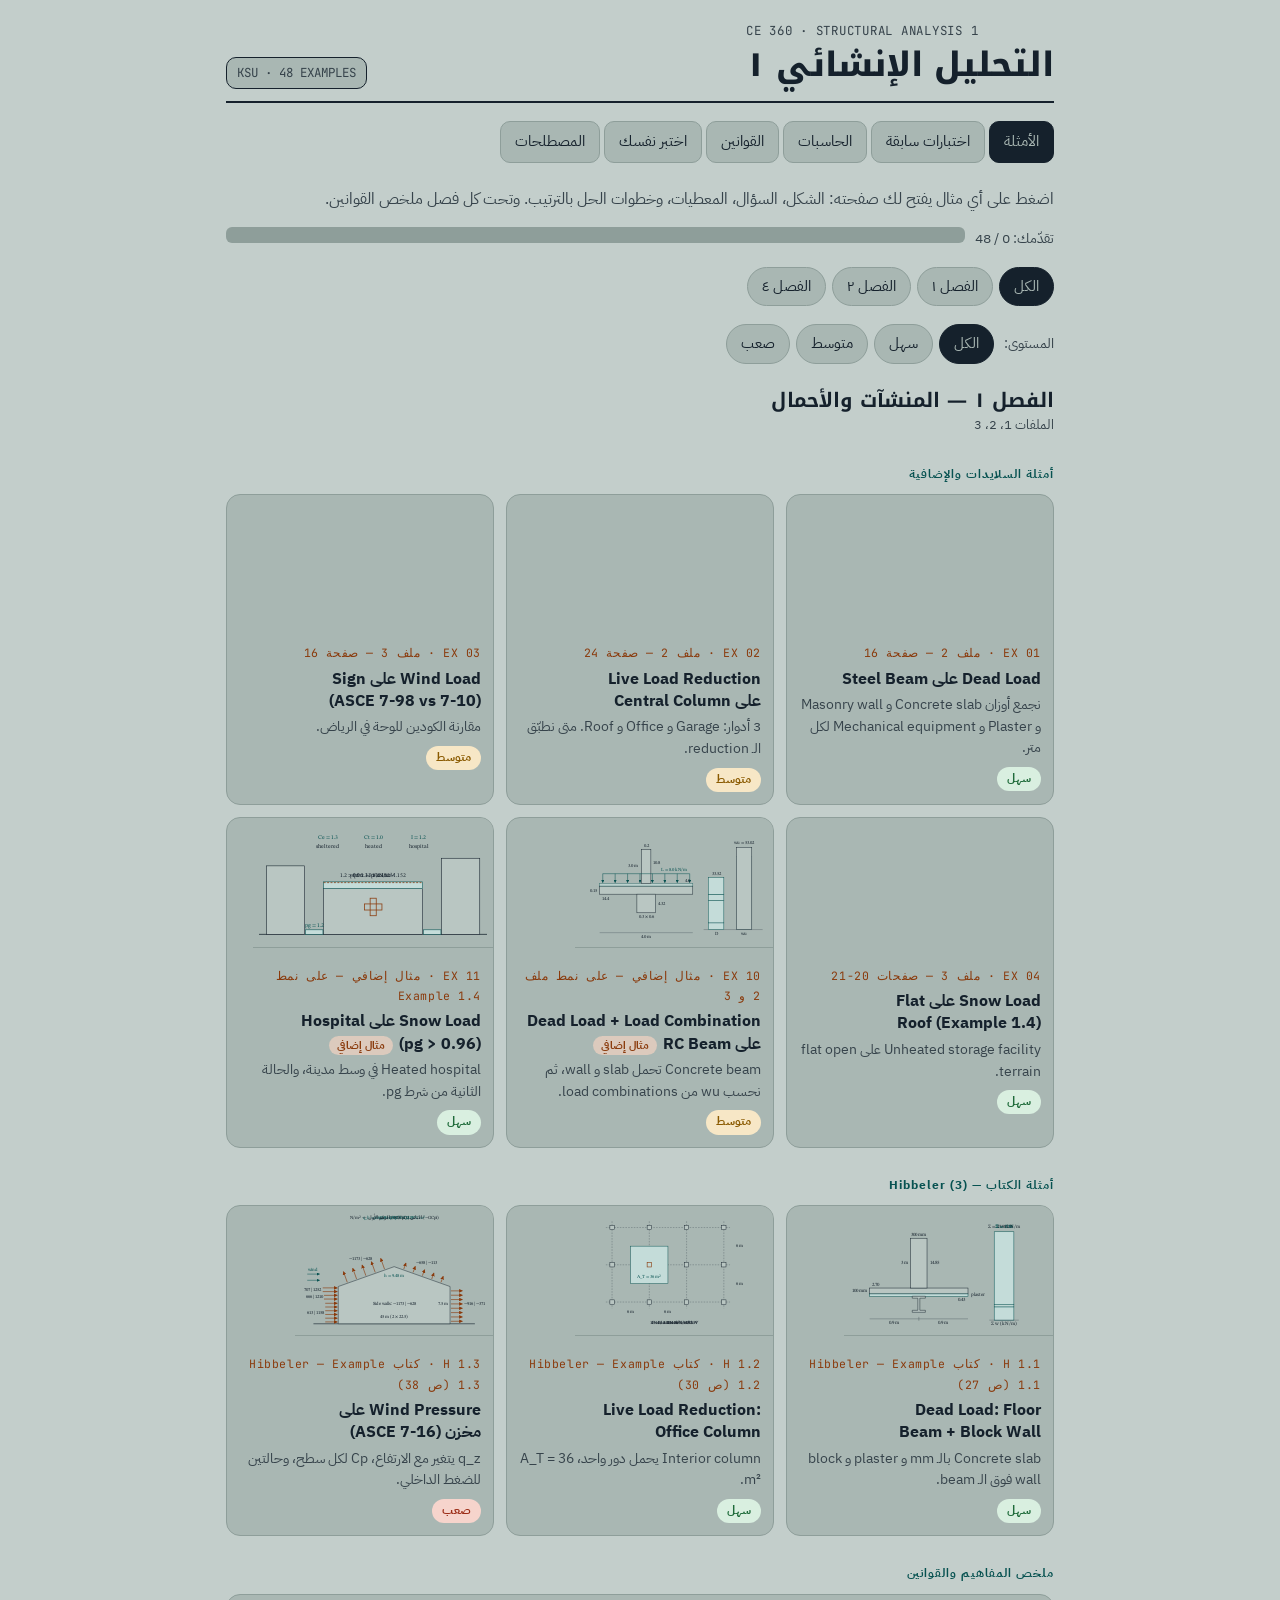
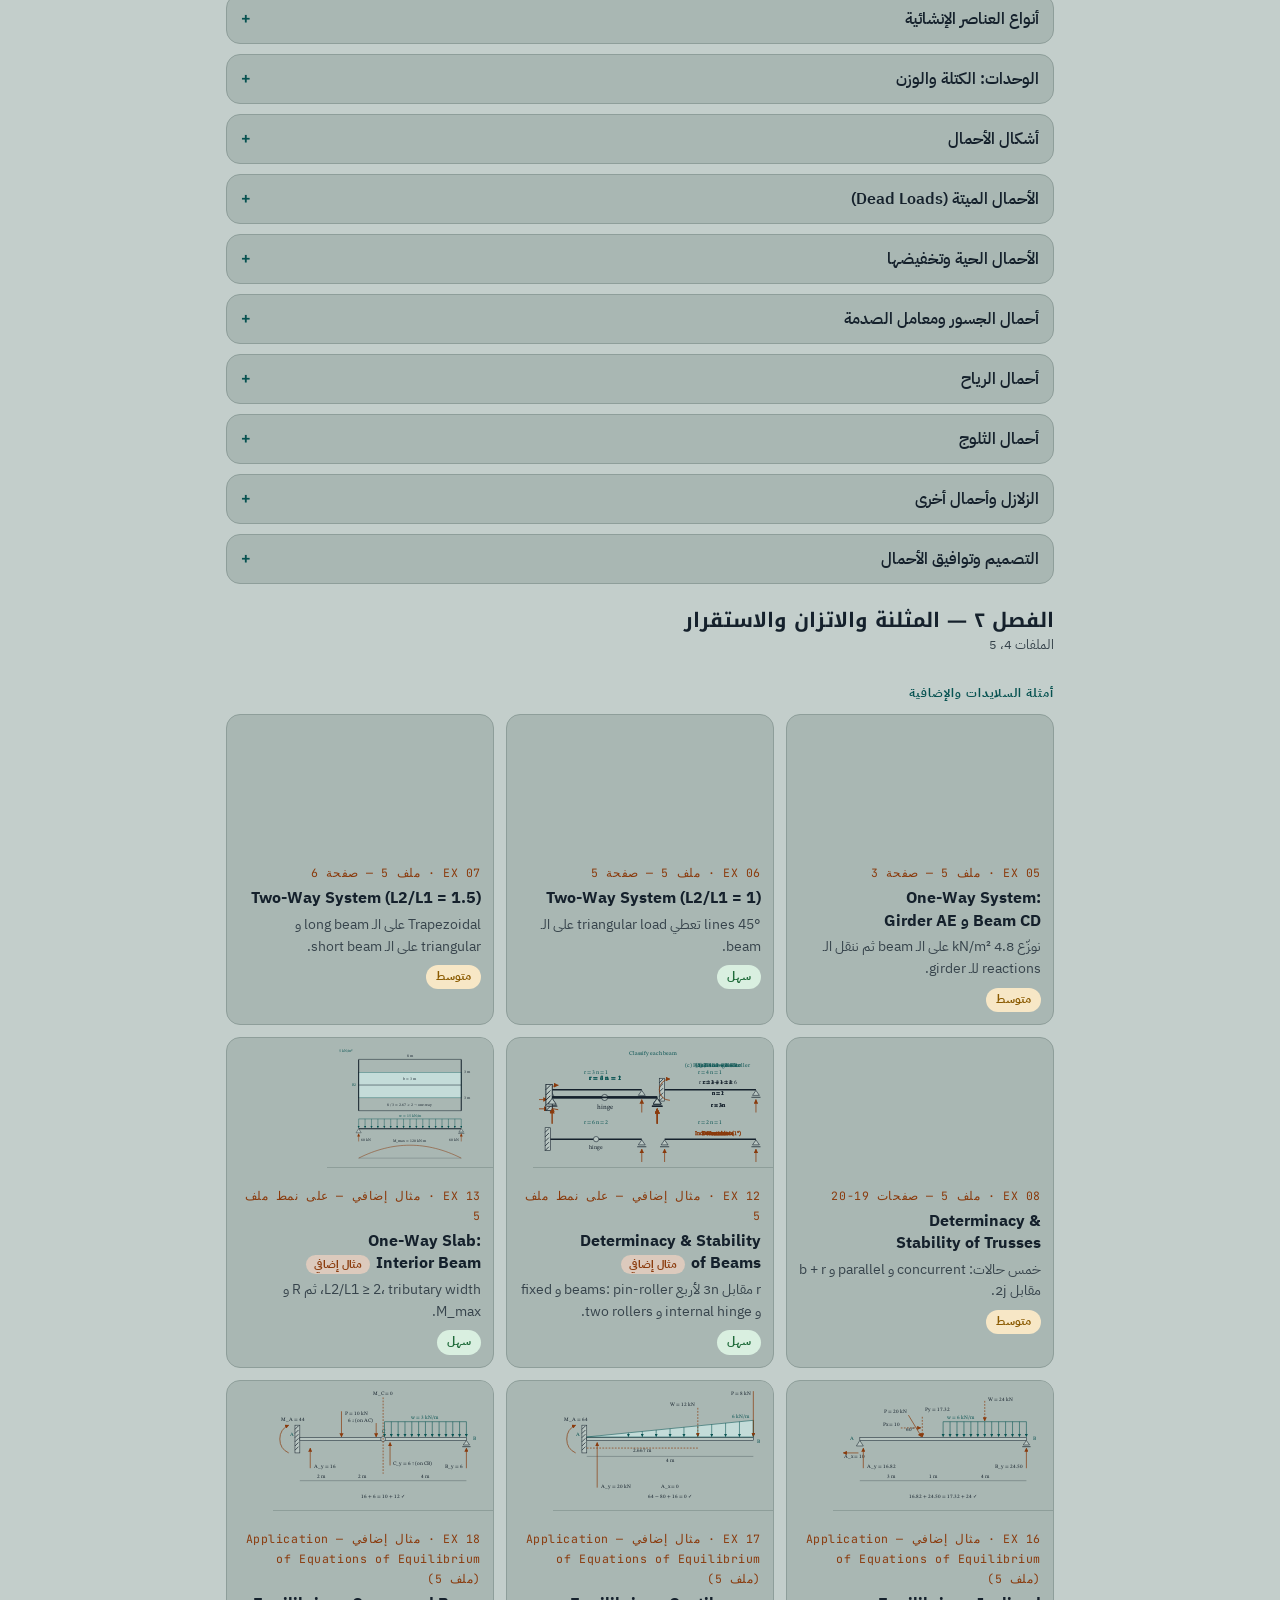
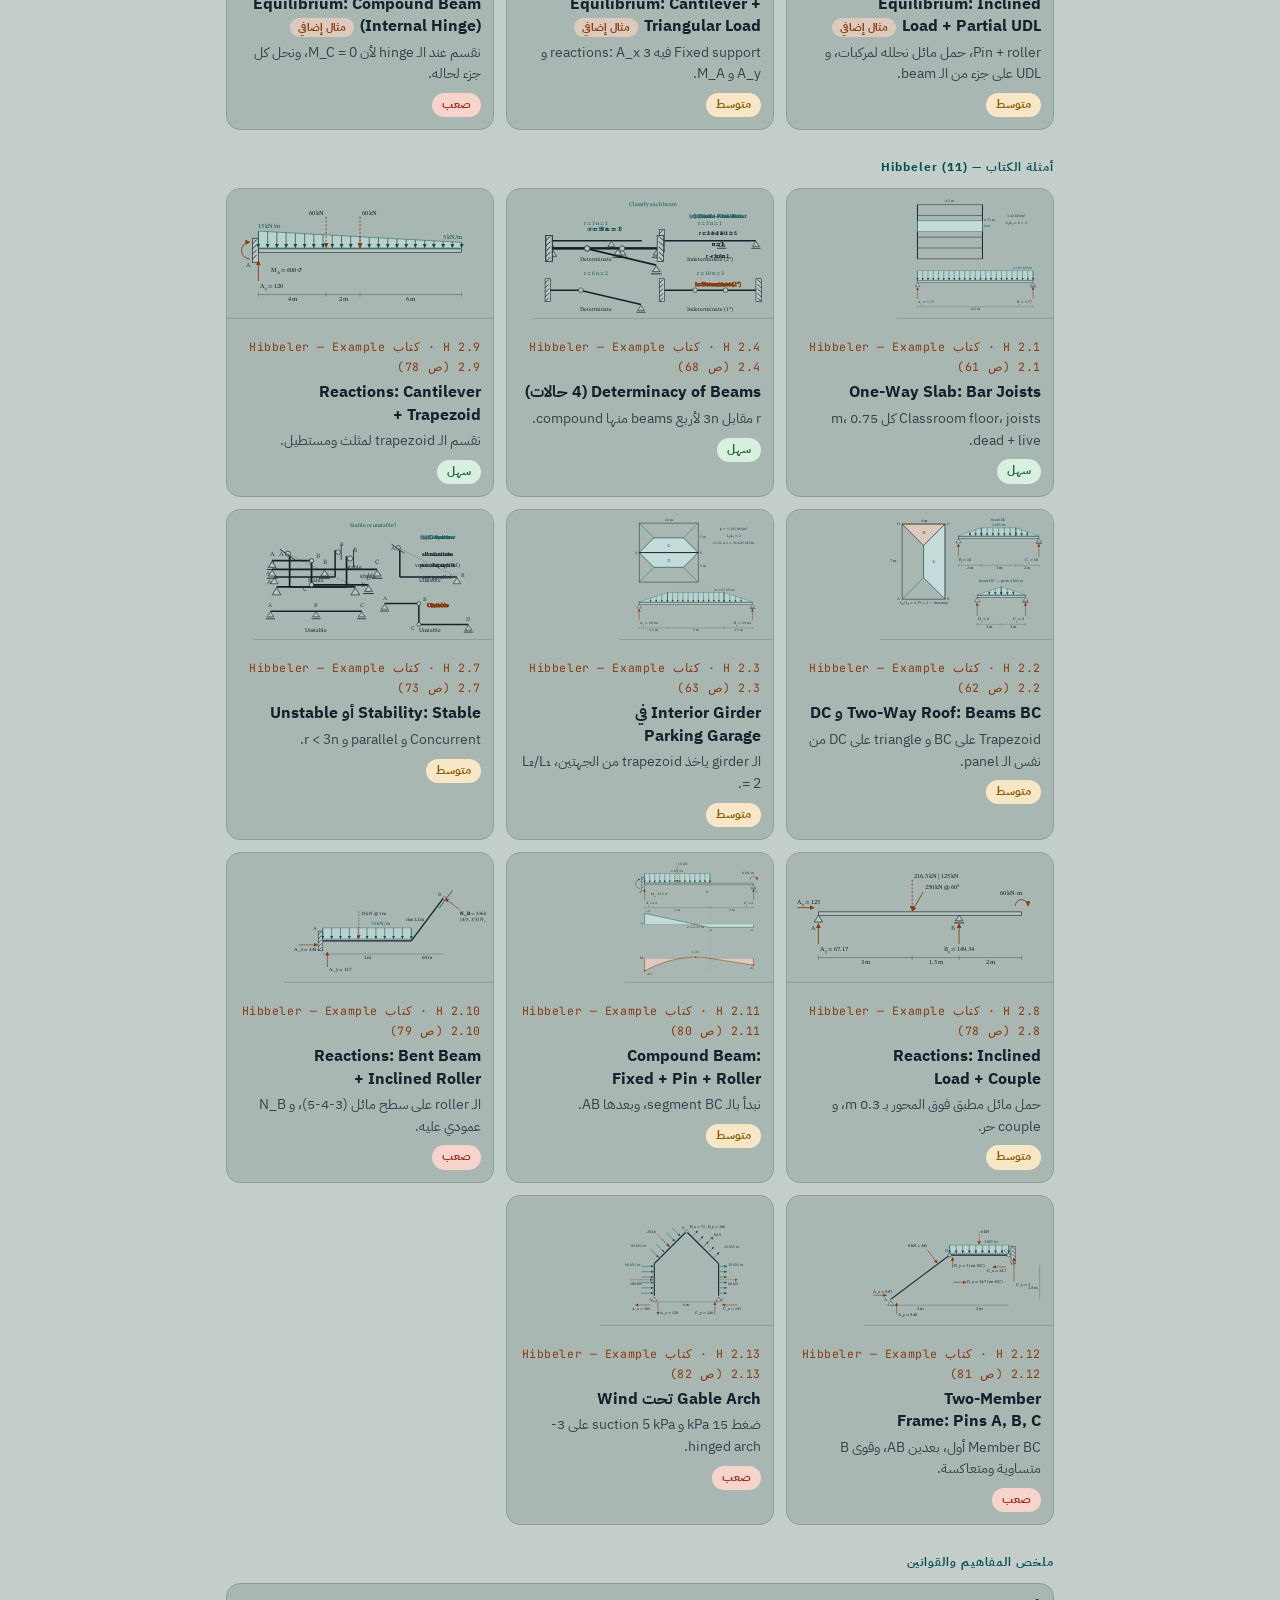
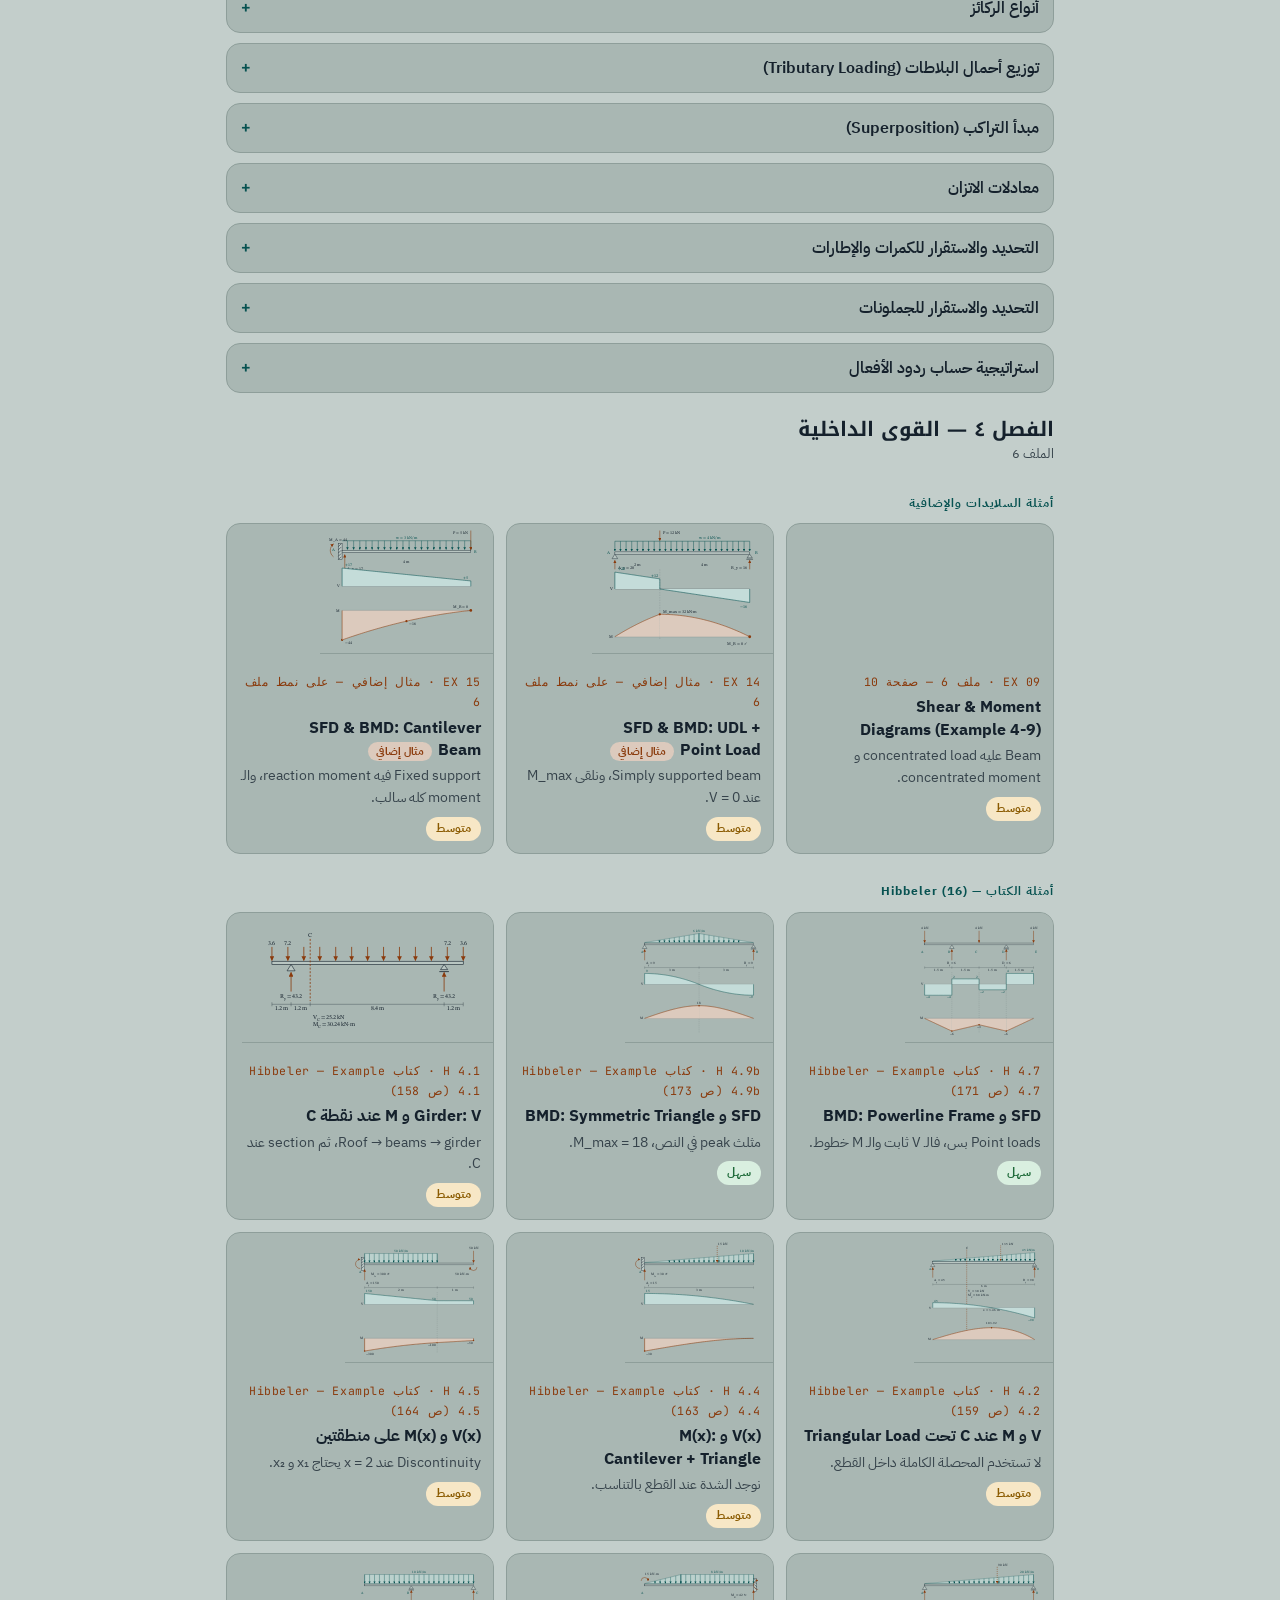
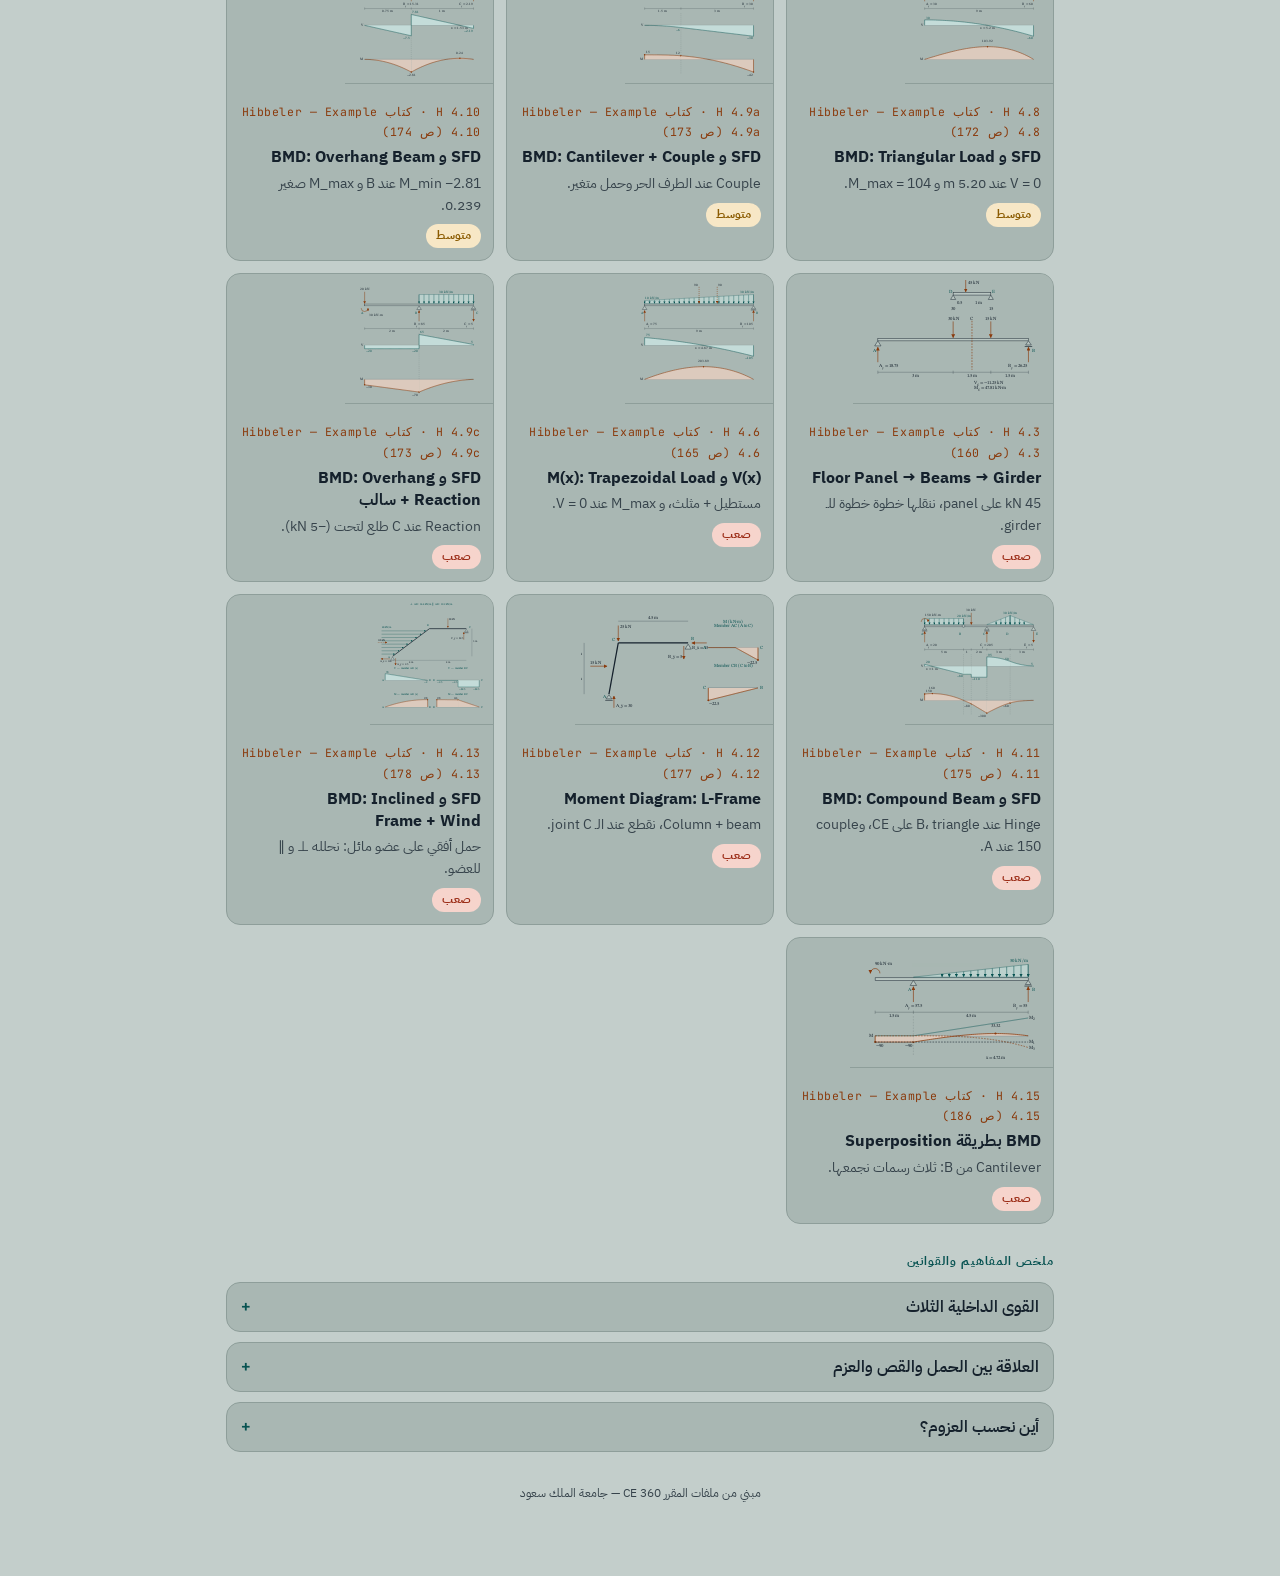
==== commit a79e2c48: "Host CE 360 Study Hub as the site home page The full Study Hub (examples, simulations, zoomable solu" ====
--- a/docs/index.html
+++ b/docs/index.html
@@ -1,830 +1,4952 @@
-<!doctype html>
-<html lang="ar" dir="rtl">
-<head>
-<meta charset="utf-8">
-<meta name="viewport" content="width=device-width,initial-scale=1,viewport-fit=cover">
-<meta name="description" content="برنامج مذاكرة الملف 6 من التحليل الإنشائي: القوى الداخلية، SFD و BMD، أمثلة محلولة وحاسبة.">
-<style>:root{color-scheme:light;padding-top:env(safe-area-inset-top,0px);padding-bottom:env(safe-area-inset-bottom,0px)}body{margin:0}img{max-width:100%}[hidden]{display:none!important}</style>
-<title>القوى الداخلية CE 360</title>
+<!doctype html><html lang="ar"><head><meta charset="utf-8"><title>CE 360 Study Hub</title><meta name="apple-mobile-web-app-capable" content="yes"><meta name="mobile-web-app-capable" content="yes"><meta name="apple-mobile-web-app-title" content="CE 360"><meta name="theme-color" content="#0f1716"><meta name=viewport content="width=device-width,initial-scale=1,viewport-fit=cover"><style>:root{color-scheme:light;box-sizing:border-box;padding-top:env(safe-area-inset-top,0px);padding-bottom:env(safe-area-inset-bottom,0px)}html{scroll-padding-top:env(safe-area-inset-top,0px)}body{margin:0;padding:0;font:14px -apple-system,BlinkMacSystemFont,sans-serif;background:#fff;color:#000}img{max-width:100%}[hidden]:not([hidden=until-found i]){display:none!important}</style></head><body>
+<title>CE 360 Study Hub</title>
 <link rel="preconnect" href="https://fonts.googleapis.com">
-<link rel="stylesheet" href="https://fonts.googleapis.com/css2?family=IBM+Plex+Sans+Arabic:wght@400;500;600;700&family=Noto+Kufi+Arabic:wght@600;800&family=JetBrains+Mono:wght@400;600&family=STIX+Two+Text:wght@400;600&display=swap">
+<link rel="stylesheet" href="https://fonts.googleapis.com/css2?family=IBM+Plex+Sans+Arabic:wght@400;500;600;700&family=Patrick+Hand&family=Noto+Kufi+Arabic:wght@600;800&family=JetBrains+Mono:wght@400;600&family=STIX+Two+Text:ital,wght@0,400;0,600;1,400&display=swap">
 <style>
-/* Layout: drafting-sheet study app. Sticky tab bar; each tab is one "sheet". V is always blue, M is always copper, loads are steel teal, reactions are red. */
+/* Layout: drafting-sheet notebook. Home = chapter strips + example "sheets"; example page = one sheet with figure, question, numbered calculation steps, boxed answer. */
 :root{
-  --bg:#e9eeec; --panel:#fbfcfb; --ink:#14212a; --muted:#56646b; --line:#cdd7d3; --code:#eef3f1;
-  --steel:#0b6e6c; --steel-soft:#d6ebe8;
-  --vcol:#1f5fa8; --vsoft:#dbe6f5; --mcol:#b0521a; --msoft:#f5e2d3; --rx:#b2362b;
-  --ok:#2c7a3a; --oksoft:#dcefdf; --warn:#8a5a00; --warnsoft:#f6e8c9;
+  --paper:#c3cecb; --sheet:#a9b7b3; --ink:#15212c; --muted:#36434b;
+  --line:#8e9e9a; --steel:#075251; --steel-soft:#c4dcd9;
+  --dim:#8a3a0c; --dim-soft:#dccabd; --ok:#153f73; --ok-soft:#c9d6e6;
+  --code:#b9c6c2;
   --f-display:"Noto Kufi Arabic","IBM Plex Sans Arabic",Tahoma,sans-serif;
   --f-body:"IBM Plex Sans Arabic",Tahoma,"Segoe UI",sans-serif;
   --f-math:"STIX Two Text","Cambria Math",Cambria,"Times New Roman",serif;
   --f-mono:"JetBrains Mono",ui-monospace,Menlo,Consolas,monospace;
 }
 @media (prefers-color-scheme: dark){:root:not([data-theme="light"]){
-  --bg:#0e1615; --panel:#152120; --ink:#e3ecea; --muted:#97a7a3; --line:#2b3b38; --code:#1b2a28;
-  --steel:#4fc2bc; --steel-soft:#173634; --vcol:#7fb0ef; --vsoft:#18283f; --mcol:#f0a06a; --msoft:#3a261a; --rx:#f08a7e;
-  --ok:#7fcf8c; --oksoft:#173322; --warn:#e9c46a; --warnsoft:#33290f; color-scheme:dark}}
+  --paper:#0f1716; --sheet:#162220; --ink:#e2ebe9; --muted:#93a3a0;
+  --line:#2a3a37; --steel:#4fc4bf; --steel-soft:#173533;
+  --dim:#f0a06a; --dim-soft:#3a261a; --ok:#7fb2ef; --ok-soft:#182a42; --code:#1c2b29; color-scheme:dark}}
 :root[data-theme="dark"]{
-  --bg:#0e1615; --panel:#152120; --ink:#e3ecea; --muted:#97a7a3; --line:#2b3b38; --code:#1b2a28;
-  --steel:#4fc2bc; --steel-soft:#173634; --vcol:#7fb0ef; --vsoft:#18283f; --mcol:#f0a06a; --msoft:#3a261a; --rx:#f08a7e;
-  --ok:#7fcf8c; --oksoft:#173322; --warn:#e9c46a; --warnsoft:#33290f; color-scheme:dark}
+  --paper:#0f1716; --sheet:#162220; --ink:#e2ebe9; --muted:#93a3a0;
+  --line:#2a3a37; --steel:#4fc4bf; --steel-soft:#173533;
+  --dim:#f0a06a; --dim-soft:#3a261a; --ok:#7fb2ef; --ok-soft:#182a42; --code:#1c2b29; color-scheme:dark}
 *{box-sizing:border-box}
-body{background:var(--bg);color:var(--ink);font-family:var(--f-body);font-size:16px;line-height:1.8;direction:rtl}
-.wrap{max-width:980px;margin:0 auto;padding-left:max(16px,env(safe-area-inset-left,0px));padding-right:max(16px,env(safe-area-inset-right,0px));padding-block:18px 60px}
-h1,h2,h3,h4{font-family:var(--f-display);text-wrap:balance;line-height:1.5;margin:0}
-button{font:inherit;cursor:pointer;color:inherit}
+body{background:var(--paper);color:var(--ink);font-family:var(--f-body);font-size:16px;line-height:1.75}
+.wrap{max-width:860px;margin:0 auto;padding-inline:16px;padding-block:20px 60px}
+h1,h2,h3{font-family:var(--f-display);text-wrap:balance;line-height:1.4;margin:0}
+.mono{font-family:var(--f-mono);direction:ltr;unicode-bidi:isolate}
+.eq{font-family:var(--f-math);direction:ltr;unicode-bidi:isolate}
+a{color:var(--steel)}
+button{font:inherit;cursor:pointer}
 :focus-visible{outline:2px solid var(--steel);outline-offset:2px}
-a{color:var(--steel)}
-.ltr{direction:ltr;unicode-bidi:isolate}
-.m{font-family:var(--f-math);direction:ltr;unicode-bidi:isolate}
-.num{font-family:var(--f-mono);font-variant-numeric:tabular-nums}
 
 /* header */
-.top{display:flex;justify-content:space-between;align-items:flex-end;gap:12px;flex-wrap:wrap;border-bottom:2px solid var(--ink);padding-bottom:12px}
-.top h1{font-size:clamp(1.45rem,5vw,2.05rem);font-weight:800}
-.top p{margin:2px 0 0;color:var(--muted);font-size:.95rem}
-.tblock{font-family:var(--f-mono);font-size:.74rem;color:var(--muted);border:1px solid var(--ink);direction:ltr;display:grid;grid-template-columns:auto auto}
-.tblock span{padding:2px 8px;border-bottom:1px solid var(--line)}
-.tblock span:nth-child(odd){border-right:1px solid var(--line);color:var(--steel)}
-.tblock span:nth-last-child(-n+2){border-bottom:0}
-
-.tabs{position:sticky;top:env(safe-area-inset-top,0px);z-index:10;background:var(--bg);display:flex;gap:6px;overflow-x:auto;padding-block:10px;margin-bottom:14px;border-bottom:1px solid var(--line)}
-.tabs a{white-space:nowrap;text-decoration:none;color:var(--ink);border:1px solid var(--line);background:var(--panel);padding:6px 14px;border-radius:999px;font-size:.92rem}
-.tabs a.on{background:var(--ink);color:var(--panel);border-color:var(--ink)}
-
-.lead{color:var(--muted);margin:0 0 14px;max-width:68ch}
-.sheet{background:var(--panel);border:1px solid var(--line);border-radius:12px;padding:16px 18px;min-width:0}
-.stack{display:flex;flex-direction:column;gap:14px}
-.eyebrow{font-size:.76rem;letter-spacing:.08em;color:var(--steel);font-weight:700}
-
-/* study plan */
-.prog{display:flex;align-items:center;gap:10px;font-size:.9rem;color:var(--muted)}
-.prog .bar{flex:1;height:8px;background:var(--line);border-radius:6px;overflow:hidden}
-.prog .bar i{display:block;height:100%;background:var(--ok);transition:width .3s}
-.plan{list-style:none;margin:0;padding:0;display:flex;flex-direction:column;gap:8px;counter-reset:p}
-.plan li{counter-increment:p;display:grid;grid-template-columns:40px 1fr auto;gap:12px;align-items:start;background:var(--panel);border:1px solid var(--line);border-radius:12px;padding:12px 14px}
-.plan li::before{content:counter(p);display:grid;place-items:center;width:34px;height:34px;border-radius:50%;border:2px solid var(--ink);font-family:var(--f-mono);font-weight:600}
-.plan li.done{border-color:var(--ok);background:var(--oksoft)}
-.plan li.done::before{content:"✓";background:var(--ok);border-color:var(--ok);color:var(--panel)}
-.plan li > div{min-width:0}
-.plan b{display:block}
-.plan p{margin:2px 0 6px;color:var(--muted);font-size:.92rem}
-.plan .links{display:flex;flex-wrap:wrap;gap:6px}
-.chip{display:inline-block;font-size:.8rem;padding:2px 10px;border-radius:999px;border:1px solid var(--steel);color:var(--steel);background:var(--steel-soft);text-decoration:none}
-.tbtn{border:1px solid var(--line);background:var(--bg);border-radius:10px;padding:5px 10px;font-size:.84rem;white-space:nowrap}
-.plan li.done .tbtn{border-color:var(--ok);color:var(--ok)}
-
-/* concepts */
-.cpt h2{font-size:1.15rem;display:flex;gap:10px;align-items:baseline}
-.cpt h2 .n{font-family:var(--f-mono);font-size:.85rem;color:var(--steel)}
-.cpt p{margin:8px 0;max-width:72ch}
-.cpt ul,.cpt ol{margin:8px 0;padding-inline-start:22px}
-.cpt li{margin:3px 0}
-.eq{display:block;font-family:var(--f-math);direction:ltr;text-align:left;background:var(--code);border-left:3px solid var(--steel);border-radius:8px;padding:8px 12px;margin:8px 0;font-size:1.05rem;overflow-x:auto;white-space:pre-wrap}
-.two{display:grid;grid-template-columns:repeat(auto-fit,minmax(260px,1fr));gap:12px;align-items:start}
-.two > *{min-width:0}
+.top{display:flex;align-items:flex-end;justify-content:space-between;gap:12px;flex-wrap:wrap;
+  border-bottom:2px solid var(--ink);padding-bottom:12px;margin-bottom:18px}
+.top h1{font-size:clamp(1.5rem,5vw,2.1rem);font-weight:800}
+.top .course{font-family:var(--f-mono);font-size:.78rem;color:var(--muted);letter-spacing:.06em;direction:ltr}
+.titleblock{font-size:.78rem;color:var(--muted);border:1px solid var(--ink);padding:4px 10px;background:var(--sheet);font-family:var(--f-mono);direction:ltr}
+
+/* tabs */
+.tabs{display:flex;gap:6px;flex-wrap:wrap;margin-bottom:18px}
+.tab{border:1px solid var(--line);background:var(--sheet);color:var(--ink);padding:6px 14px;border-radius:999px;font-size:.92rem}
+.tab[aria-pressed="true"]{background:var(--ink);color:var(--sheet);border-color:var(--ink)}
+
+.sec-label{font-size:.78rem;letter-spacing:.08em;color:var(--steel);font-weight:700;margin:26px 0 10px}
+.grid{display:grid;grid-template-columns:repeat(auto-fill,minmax(240px,1fr));gap:12px}
+.card{display:flex;flex-direction:column;gap:8px;background:var(--sheet);border:1px solid var(--line);
+  text-align:start;padding:0;color:var(--ink);overflow:hidden;transition:transform .15s,border-color .15s;min-width:0}
+.card:hover{border-color:var(--steel);transform:translateY(-2px)}
+.card .thumb{height:130px;background:#fff center/contain no-repeat;border-bottom:1px solid var(--line)}
+.card .body{padding:10px 12px 12px;display:flex;flex-direction:column;gap:4px}
+.card .no{font-family:var(--f-mono);font-size:.72rem;color:var(--dim);letter-spacing:.05em}
+.card h3{font-size:1rem;font-family:var(--f-body);font-weight:700}
+.card p{margin:0;font-size:.85rem;color:var(--muted);line-height:1.6}
+
+.concepts{display:grid;gap:10px}
+details.cpt{background:var(--sheet);border:1px solid var(--line)}
+details.cpt summary{padding:10px 14px;font-weight:600;cursor:pointer;list-style:none;display:flex;justify-content:space-between;gap:10px}
+details.cpt summary::after{content:"+";font-family:var(--f-mono);color:var(--steel)}
+details.cpt[open] summary::after{content:"−"}
+details.cpt .in{padding:0 14px 14px;border-top:1px dashed var(--line)}
+.in ul{margin:8px 0;padding-inline-start:20px}
+.in li{margin:2px 0}
+.eq{display:block;background:var(--code);padding:8px 12px;margin:8px 0;font-size:.9rem;overflow-x:auto;white-space:nowrap;text-align:left;border-inline-start:3px solid var(--steel)}
+.eqi{font-family:var(--f-math);direction:ltr;unicode-bidi:isolate;background:var(--code);padding:0 5px;font-size:.88em}
+table.t{border-collapse:collapse;width:100%;font-size:.88rem;margin:8px 0}
+.t th,.t td{border:1px solid var(--line);padding:5px 8px;text-align:start}
+.t th{background:var(--steel-soft)}
 .tw{overflow-x:auto}
-table.t{border-collapse:collapse;width:100%;font-size:.92rem}
-.t th,.t td{border:1px solid var(--line);padding:6px 9px;text-align:start;vertical-align:top}
-.t th{background:var(--steel-soft);font-weight:600}
-.t td.m,.t th.m{text-align:left}
-.vt{color:var(--vcol);font-weight:600}.mt{color:var(--mcol);font-weight:600}
-.box{border-radius:10px;padding:10px 14px}
-.box.tip{background:var(--steel-soft)}
-.box.warn{background:var(--warnsoft);border-inline-start:4px solid var(--warn)}
-
-/* example cards */
-.grp{margin-top:22px}
-.grp h2{font-size:1.1rem;margin-bottom:4px}
-.grp > p{margin:0 0 10px;color:var(--muted);font-size:.92rem}
-.cards{display:grid;grid-template-columns:repeat(auto-fill,minmax(260px,1fr));gap:10px}
-.card{display:flex;flex-direction:column;gap:4px;text-align:start;background:var(--panel);border:1px solid var(--line);border-radius:12px;padding:12px 14px;text-decoration:none;color:var(--ink);transition:border-color .15s,transform .15s;min-width:0}
-.card:hover{border-color:var(--steel);transform:translateY(-2px)}
-.card .no{font-family:var(--f-mono);font-size:.74rem;color:var(--mcol);direction:ltr;text-align:right}
-.card h3{font-family:var(--f-body);font-size:1rem;font-weight:700}
-.card p{margin:0;font-size:.86rem;color:var(--muted);line-height:1.65}
-.card .row{display:flex;gap:6px;align-items:center;margin-top:4px}
-.lvl{font-size:.72rem;font-weight:700;padding:1px 9px;border-radius:999px}
-.lvl.l1{background:var(--oksoft);color:var(--ok)}.lvl.l2{background:var(--warnsoft);color:var(--warn)}.lvl.l3{background:var(--msoft);color:var(--mcol)}
-.donem{font-size:.78rem;color:var(--ok);font-weight:700}
-.filters{display:flex;gap:6px;flex-wrap:wrap;align-items:center;font-size:.88rem;color:var(--muted)}
-.filters button{border:1px solid var(--line);background:var(--panel);border-radius:999px;padding:4px 12px;font-size:.85rem}
-.filters button[aria-pressed="true"]{background:var(--ink);color:var(--panel);border-color:var(--ink)}
-
-/* example view */
-.exh{display:flex;flex-direction:column;gap:4px;border-bottom:2px solid var(--ink);padding-bottom:10px}
-.exh .no{font-family:var(--f-mono);font-size:.8rem;color:var(--mcol)}
-.exh h2{font-size:clamp(1.2rem,4vw,1.5rem)}
-.exh .src{font-size:.82rem;color:var(--muted)}
-.qtext{direction:ltr;text-align:left;font-family:var(--f-math);font-size:1.08rem;margin:0}
-.given{list-style:none;margin:0;padding:0;display:grid;grid-template-columns:repeat(auto-fill,minmax(220px,1fr));gap:6px}
-.given li{background:var(--code);border-radius:8px;padding:6px 10px;font-size:.92rem;min-width:0}
-.fig{background:var(--panel);border:1px solid var(--line);border-radius:10px;padding:6px;overflow-x:auto}
-.fig svg{display:block;width:100%;min-width:520px;height:auto}
-.ctl{display:flex;gap:8px;flex-wrap:wrap}
-.btn{border:1px solid var(--ink);background:var(--panel);border-radius:10px;padding:8px 14px;font-size:.92rem}
-.btn.pri{background:var(--ink);color:var(--panel)}
-.btn:disabled{opacity:.4;cursor:default}
-.steps{list-style:none;margin:0;padding:0;display:flex;flex-direction:column;gap:10px;counter-reset:s}
-.steps li{counter-increment:s;display:grid;grid-template-columns:34px 1fr;gap:12px;animation:in .3s ease}
-.steps li::before{content:counter(s);display:grid;place-items:center;width:32px;height:32px;border-radius:50%;background:var(--ink);color:var(--panel);font-family:var(--f-mono);font-weight:600;font-size:.9rem}
-.steps li > div{min-width:0}
-.steps b{display:block}
-.steps .d{color:var(--muted);font-size:.93rem;display:block}
-.steps .q{display:block;margin-top:5px;font-family:var(--f-math);direction:ltr;text-align:left;background:var(--code);border-left:3px solid var(--mcol);border-radius:8px;padding:6px 12px;font-size:1.05rem;white-space:pre-wrap;overflow-x:auto}
-.ans{background:var(--vsoft);border:2px solid var(--vcol);border-radius:10px;padding:12px 16px}
-.ans b{color:var(--vcol);direction:ltr;unicode-bidi:isolate;display:inline-block}
-.idea{background:var(--msoft);border-inline-start:4px solid var(--mcol);border-radius:10px;padding:10px 14px}
-.hidden-sol{border:2px dashed var(--line);border-radius:12px;padding:18px;text-align:center;color:var(--muted)}
-.exnav{display:flex;justify-content:space-between;gap:10px;flex-wrap:wrap}
-.exnav a{max-width:48%;text-decoration:none;border:1px solid var(--line);background:var(--panel);border-radius:10px;padding:8px 12px;color:var(--ink);font-size:.9rem}
-@keyframes in{from{opacity:.2;transform:translateY(4px)}to{opacity:1;transform:none}}
-
-/* calculator */
-.form{display:grid;grid-template-columns:repeat(auto-fill,minmax(150px,1fr));gap:8px}
-.fld{display:flex;flex-direction:column;gap:2px;font-size:.82rem;color:var(--muted);min-width:0}
-.fld input,.fld select{font-family:var(--f-math);font-size:1rem;padding:6px 9px;border:1px solid var(--line);background:var(--bg);color:var(--ink);border-radius:8px;direction:ltr;width:100%}
-.loads{display:flex;flex-direction:column;gap:6px}
-.lrow{display:grid;grid-template-columns:110px repeat(4,minmax(0,1fr)) 38px;gap:6px;align-items:end;background:var(--code);border-radius:10px;padding:8px}
-.lrow .x{width:34px;height:34px;border:1px solid var(--line);background:var(--panel);border-radius:8px;font-size:1.1rem}
-.presets{display:flex;flex-wrap:wrap;gap:6px;align-items:center;font-size:.86rem;color:var(--muted)}
-.presets button{border:1px solid var(--steel);background:var(--steel-soft);color:var(--steel);border-radius:999px;padding:3px 11px;font-size:.82rem}
-.res{display:grid;grid-template-columns:repeat(auto-fill,minmax(200px,1fr));gap:6px}
-.res div{background:var(--code);border-radius:8px;padding:7px 11px;display:flex;justify-content:space-between;gap:8px;font-size:.92rem}
-.res div b{font-family:var(--f-math);direction:ltr;unicode-bidi:isolate}
-.res div.hi{background:var(--msoft);outline:1.5px solid var(--mcol)}
-.res div.hi b{color:var(--mcol)}
-.err{color:var(--rx);font-weight:600}
-@media (max-width:620px){.lrow{grid-template-columns:1fr 1fr}.lrow .x{justify-self:end}}
-
-/* svg */
-.drw text{font-family:var(--f-math);font-size:14px;fill:var(--ink)}
-.drw .beam{fill:var(--ink)}
-.drw .sup{fill:var(--code);stroke:var(--ink);stroke-width:1.5}
-.drw .k{stroke:var(--ink);stroke-width:1.5;fill:none}
+
+/* example board: one fixed sheet, scaled to fit, zoomable */
+.wrap.wide{max-width:1240px}
+.bar{display:flex;align-items:center;gap:8px;flex-wrap:wrap;margin-bottom:10px;position:sticky;top:env(safe-area-inset-top,0px);z-index:5;background:var(--paper);padding-block:8px}
+.bar .back{margin:0}
+.zoom{display:flex;gap:4px;margin-inline-start:auto;align-items:center}
+.zoom button{width:38px;height:38px;border:1px solid var(--ink);background:var(--sheet);color:var(--ink);font-family:var(--f-mono);font-size:1.1rem;display:grid;place-items:center}
+.zoom .fit{width:auto;padding:0 10px;font-family:var(--f-body);font-size:.85rem}
+.zoom .pct{font-family:var(--f-mono);font-size:.8rem;color:var(--muted);min-width:44px;text-align:center}
+.viewer{overflow:auto;direction:ltr;-webkit-overflow-scrolling:touch;touch-action:pan-x pan-y;border:1px solid var(--line);background:var(--paper)}
+.scaler{position:relative}
+.board{position:absolute;top:0;left:0;width:1180px;transform-origin:0 0;direction:rtl;background:var(--sheet);color:var(--ink);padding:30px 34px;font-size:17px;line-height:1.7}
+.b-head{display:flex;justify-content:space-between;align-items:baseline;gap:20px;border-bottom:3px solid var(--ink);padding-bottom:12px;margin-bottom:22px}
+.b-head h2{font-size:30px}
+.b-head .meta{font-family:var(--f-mono);font-size:13px;color:var(--muted);direction:ltr;text-align:left}
+.b-grid{display:grid;grid-template-columns:430px 1fr;gap:34px;align-items:start}
+.b-col{display:flex;flex-direction:column;gap:20px;min-width:0}
+.b-sec h3{font-family:var(--f-display);font-size:18px;color:var(--steel);margin:0 0 8px;padding-bottom:4px;border-bottom:1px solid var(--line)}
+.b-sec p{margin:0}
+.b-fig{display:block;width:100%;background:#fff;border:1px solid var(--line);padding:6px}
+.gtab{width:100%;border-collapse:collapse;font-size:15.5px}
+.gtab td{padding:5px 8px;border-bottom:1px solid var(--line);vertical-align:top}
+.gtab tr:nth-child(odd) td{background:var(--code)}
+.gtab td:first-child{width:22px;color:var(--steel);font-family:var(--f-mono);font-size:13px}
+.calc{width:100%;border-collapse:collapse}
+.calc td{padding:9px 8px;border-bottom:1px solid var(--line);vertical-align:top}
+.calc td.n{width:34px;font-family:var(--f-mono);font-weight:600;color:var(--sheet);text-align:center}
+.calc td.n span{display:inline-grid;place-items:center;width:28px;height:28px;background:var(--ink);border-radius:50%;font-size:14px}
+.calc .t{font-weight:700;display:block}
+.calc .d{color:var(--muted);font-size:15.5px;display:block}
+.calc .q{display:block;margin-top:5px;font-family:var(--f-math);direction:ltr;text-align:left;unicode-bidi:isolate;background:var(--code);padding:6px 12px;font-size:18px;border-left:3px solid var(--steel);color:var(--ink);white-space:pre-wrap}
+.b-ans{background:var(--ok-soft);border:2px solid var(--ok);padding:12px 16px;font-size:17px}
+.b-ans b{color:var(--ok);unicode-bidi:isolate;direction:ltr;display:inline-block}
+.b-idea{background:var(--dim-soft);border-right:4px solid var(--dim);padding:10px 14px;font-size:15.5px}
+.cases{display:grid;grid-template-columns:1fr 1fr;gap:14px}
+.case{border:1px solid var(--line);padding:10px;display:flex;flex-direction:column;gap:6px}
+.case img{background:#fff;max-height:170px;object-fit:contain;width:100%}
+.case .r{color:var(--dim);font-weight:700}
+.case .q{font-family:var(--f-math);direction:ltr;text-align:left;font-size:16px;background:var(--code);padding:4px 8px}
+.hint{font-size:.8rem;color:var(--muted);margin-top:8px;text-align:center}
+.blurred .calc,.blurred .b-ans,.blurred .cases .r{filter:blur(6px)}
+/* simulation */
+.sim{background:var(--sheet);border:1px solid var(--line);max-width:920px;margin:0 auto 16px}
+.sim-head{display:flex;justify-content:space-between;align-items:center;padding:10px 16px;border-bottom:1px solid var(--line)}
+.sim-head b{font-family:var(--f-display);color:var(--steel)}
+.sim-head .mono{font-size:.78rem;color:var(--muted)}
+.sim-stage{padding:10px 12px;background:var(--sheet)}
+.sim-stage svg{display:block;width:100%;height:auto;max-height:58vh}
+.drw .k{stroke:var(--ink);stroke-width:2;fill:none}
+.drw .kf{fill:var(--code);stroke:var(--ink);stroke-width:1.5}
+.drw .thick{stroke-width:4}
 .drw .ld{stroke:var(--steel);stroke-width:1.6;fill:none}
-.drw .ldf{fill:var(--steel-soft);stroke:var(--steel);stroke-width:1.4}
-.drw text.ldt{fill:var(--steel);font-weight:600}
-.drw .rxl{stroke:var(--rx);stroke-width:2;fill:none}
-.drw text.rxt{fill:var(--rx);font-weight:600}
-.drw .dim{stroke:var(--muted);stroke-width:1;fill:none}
-.drw text.dimt{fill:var(--muted);font-size:13px}
-.drw text.lab{font-weight:600;font-size:15px}
-.drw .axis{stroke:var(--ink);stroke-width:1.2}
-.drw .vf{fill:var(--vsoft);stroke:none}.drw .vl{fill:none;stroke:var(--vcol);stroke-width:2.2;stroke-linejoin:round}
-.drw .mf{fill:var(--msoft);stroke:none}.drw .ml{fill:none;stroke:var(--mcol);stroke-width:2.2;stroke-linejoin:round}
-.drw text.vt{fill:var(--vcol);font-weight:600;font-size:13px}.drw text.mt{fill:var(--mcol);font-weight:600;font-size:13px}
-.drw text.ph{font-family:var(--f-body);font-size:13px;fill:var(--muted)}
-.drw .grid{stroke:var(--line);stroke-width:1;stroke-dasharray:3 4}
-.drw .dotv{fill:var(--vcol)}.drw .dotm{fill:var(--mcol)}
-.drw .mk-ld{fill:var(--steel)}.drw .mk-rx{fill:var(--rx)}
-.drw .hinge{fill:var(--panel);stroke:var(--ink);stroke-width:2}
-
-/* formulas, quiz */
-.fcards{display:grid;grid-template-columns:repeat(auto-fill,minmax(290px,1fr));gap:10px}
-.fcard{background:var(--panel);border:1px solid var(--line);border-radius:12px;padding:12px 14px;min-width:0}
-.fcard h3{font-size:1rem;color:var(--steel);margin-bottom:4px}
+.drw .ldf{fill:var(--steel-soft);stroke:var(--steel);stroke-width:1.5}
+.drw .soft{opacity:.7}
+.drw .rx{stroke:var(--dim);stroke-width:2;fill:none}
+.drw .dm{stroke:var(--muted);stroke-width:1;fill:none}
+.drw .dsh{stroke-dasharray:5 4}
+.drw .faint{opacity:.45}
+.drw .dot{fill:var(--dim)}
+.drw .mk-ld{fill:var(--steel)} .drw .mk-rx{fill:var(--dim)} .drw .mk-k{fill:var(--ink)}
+.drw text{fill:var(--ink);font-family:var(--f-math);font-size:15px}
+.drw text.s{fill:var(--steel)} .sim text.r{fill:var(--dim);font-weight:600} .sim text.m{fill:var(--muted);font-size:13px} .sim text.big{font-size:19px}
+.drw [data-from],.sim [data-only]{transition:opacity .45s}
+.drw .off{opacity:0!important}
+.drw .hl{stroke:var(--dim)!important;animation:pulse 1.4s ease-in-out infinite}
+.drw .kf.hl,.sim .ldf.hl{fill:var(--dim-soft)!important}
+.drw text.hl{fill:var(--dim)}
+@keyframes pulse{50%{opacity:.55}}
+.sim-cap{padding:12px 16px;border-top:1px solid var(--line);min-height:118px}
+.sim-cap h4{margin:0 0 4px;font-size:1.05rem}
+.sim-cap p{margin:0;color:var(--muted)}
+.sim-cap .q{margin-top:8px;font-family:var(--f-math);direction:ltr;text-align:left;unicode-bidi:isolate;background:var(--code);padding:6px 12px;font-size:1.1rem;border-left:3px solid var(--dim);white-space:pre-wrap}
+.sim-dots{display:flex;gap:4px;padding:0 16px}
+.sim-dots button{flex:1;height:6px;border:0;background:var(--line);padding:0}
+.sim-dots button.on{background:var(--steel)}
+.sim-ctl{display:flex;gap:8px;padding:12px 16px}
+.sim-ctl button{flex:1;border:1px solid var(--ink);background:var(--sheet);color:var(--ink);padding:9px 6px}
+.sim-ctl button.pri{background:var(--ink);color:var(--sheet)}
+.sim-ctl button:disabled{opacity:.35}
+.sec-title{font-family:var(--f-display);font-size:1.05rem;margin:18px 0 8px}
+@media (prefers-reduced-motion:reduce){.drw .hl{animation:none}.drw [data-from],.drw [data-only]{transition:none}}
+.b-draw,.wpage{--sheet:#ffffff;--ink:#1d2b3a;--muted:#5e6b74;--line:#d5dedb;--steel:#0e7c7b;--steel-soft:#dff1ef;--dim:#b4531a;--dim-soft:#fbeee3;--code:#f1f5f4;color-scheme:light;}
+.b-draw{border:1px solid var(--line);background:#fff;padding:8px}
+.wpage{position:fixed;inset:0;z-index:50;background:#fff;color:#1d2b3a;overflow:auto;padding:calc(env(safe-area-inset-top,0px) + 16px) 16px calc(env(safe-area-inset-bottom,0px) + 24px)}
+.wpage-in{max-width:1000px;margin:0 auto;display:flex;flex-direction:column;gap:14px}
+.wpage-h{display:flex;justify-content:space-between;align-items:center;gap:10px;border-bottom:2px solid #1d2b3a;padding-bottom:10px}
+.wpage-h h2{font-size:1.25rem}
+.wpage-h button{border:1px solid #1d2b3a;background:#fff;color:#1d2b3a;padding:7px 14px}
+.wpage .wdraw svg{display:block;width:100%;height:auto}
+.wpage .b-ans{background:#e6eef9;border:2px solid #1f5fa8;padding:12px 16px}
+.wpage .b-ans b{color:#1f5fa8}
+
+.b-draw svg,.case svg,.thumb svg{display:block;width:100%;height:auto}
+.thumb.svgt{background:var(--sheet);padding:6px;display:grid;place-items:center}
+.thumb.svgt svg{max-height:118px}
+.tag{font-family:var(--f-body);font-size:.7rem;background:var(--dim-soft);color:var(--dim);padding:1px 8px;margin-inline-start:6px;letter-spacing:0}
+
+/* print book */
+.pbook{font-size:13.5px;line-height:1.65;color:#1d2b3a;background:#fff}
+.pcover{min-height:250mm;display:flex;flex-direction:column;justify-content:center;gap:10px;border:3px solid #1d2b3a;padding:30px}
+.pcover h1{font-size:34px}
+.pcover .course{font-family:var(--f-mono);direction:ltr;text-align:right;color:#5e6b74}
+.ptoc{margin-top:20px;columns:1}
+.ptoc div{display:flex;justify-content:space-between;border-bottom:1px dotted #c9d2cf;padding:3px 0}
+.pch{break-before:page;border-bottom:3px solid #1d2b3a;padding-bottom:6px;margin-bottom:12px}
+.pch h2{font-size:24px}
+.pcpt{break-inside:avoid;border:1px solid #d5dedb;padding:8px 12px;margin-bottom:8px}
+.pcpt h4{margin:0 0 4px;color:#0e7c7b}
+.pex{break-before:page}
+.pex-h{display:flex;justify-content:space-between;align-items:baseline;border-bottom:3px solid #1d2b3a;padding-bottom:6px;margin-bottom:12px}
+.pex-h h2{font-size:21px}
+.pex-h .meta{font-family:var(--f-mono);font-size:11px;color:#5e6b74;direction:ltr;text-align:left}
+.prow{display:flex;gap:16px;align-items:flex-start;margin-bottom:12px}
+.prow > div{flex:1;min-width:0;display:flex;flex-direction:column;gap:10px}
+.pex .b-sec h3{font-size:15px}
+.pex .calc td{padding:5px 6px}
+.pex .calc .q{font-size:13.5px}
+.pex .calc tr,.pex .case,.pex .b-ans,.pex .b-idea{break-inside:avoid}
+.pex .b-draw{max-width:150mm;margin:0 auto}
+.pkeep{break-inside:avoid}
+.pex .b-sec h3{break-after:avoid}
+html.printing,html.printing body{background:#fff}
+html.printing .wrap{padding:0;max-width:none}
+.pex .cases{grid-template-columns:1fr 1fr 1fr}
+.pex .gtab{font-size:13px}
+.pex .b-fig{max-height:80mm;object-fit:contain}
+.pbook .drw .hl{animation:none}
+@page{size:A4;margin:12mm}
+
+/* offline static file */
+html[data-static]{color-scheme:light}
+.sx-top{background:var(--sheet);border:1px solid var(--line);padding:16px;margin-bottom:16px}
+.sx-toc a{display:block;padding:6px 0;border-bottom:1px dotted var(--line);text-decoration:none;color:var(--ink)}
+.sx-toc a .no{font-family:var(--f-mono);font-size:.75rem;color:var(--dim);margin-inline-end:6px}
+.sx-toc h3{margin:14px 0 4px;color:var(--steel);font-size:1.05rem}
+.sx{background:var(--sheet);border:1px solid var(--line);padding:16px;margin:22px 0}
+.sx .pex-h{display:flex;justify-content:space-between;align-items:baseline;gap:10px;flex-wrap:wrap;border-bottom:3px solid var(--ink);padding-bottom:8px;margin-bottom:12px}
+.sx .pex-h h2{font-size:1.35rem}
+.sx .pex-h .meta{font-family:var(--f-mono);font-size:.75rem;color:var(--muted);direction:ltr}
+.sx .prow{display:flex;gap:16px;align-items:flex-start;margin:14px 0}
+.sx .prow > div{flex:1;min-width:0;display:flex;flex-direction:column;gap:10px}
+.sx .b-fig{max-height:340px;object-fit:contain}
+.sx .b-sec{margin-top:12px}
+.sx .cases{grid-template-columns:repeat(auto-fill,minmax(200px,1fr))}
+.sx .sim{max-width:none;margin:0}
+.uptoc{font-size:.85rem}
+.nojs .sim-ctl,.nojs .sim-dots{display:none}
+@media (max-width:700px){.sx .prow{flex-direction:column}.sx{padding:12px}}
+
+/* site */
+.snav{display:flex;gap:4px;overflow-x:auto;margin:-6px 0 18px;padding-bottom:4px;position:sticky;top:env(safe-area-inset-top,0px);background:var(--paper);z-index:6;padding-top:6px}
+.snav a{white-space:nowrap;padding:7px 14px;border:1px solid var(--line);background:var(--sheet);color:var(--ink);text-decoration:none;font-size:.92rem}
+.snav a.on{background:var(--ink);color:var(--sheet);border-color:var(--ink)}
+.lead{color:var(--muted);margin:0 0 14px}
+.prog{display:flex;align-items:center;gap:10px;margin:0 0 14px;font-size:.88rem;color:var(--muted)}
+.prog .bar{flex:1;height:8px;background:var(--line);overflow:hidden}
+.prog .bar i{display:block;height:100%;background:var(--ok)}
+.card .done{color:var(--ok);font-weight:700;margin-inline-start:6px}
+.back.isdone{background:var(--ok-soft);border-color:var(--ok);color:var(--ok)}
+.tool-nav{display:flex;flex-wrap:wrap;gap:6px;margin-bottom:6px}
+.tool-nav a{font-size:.82rem;padding:4px 10px;border:1px solid var(--line);background:var(--sheet);color:var(--steel);text-decoration:none}
+.tool{background:var(--sheet);border:1px solid var(--line);padding:16px;margin:16px 0;scroll-margin-top:70px}
+.tool-h{display:flex;justify-content:space-between;align-items:baseline;gap:10px;flex-wrap:wrap;border-bottom:2px solid var(--ink);padding-bottom:6px;margin-bottom:6px}
+.tool-h h2{font-size:1.15rem;direction:ltr;text-align:right}
+.fgrid{display:grid;grid-template-columns:repeat(auto-fill,minmax(170px,1fr));gap:8px;margin:10px 0}
+.fld{display:flex;flex-direction:column;gap:2px;font-size:.82rem;color:var(--muted);min-width:0;position:relative}
+.fld input,.fld select{font-family:var(--f-math);font-size:1.05rem;padding:7px 9px;border:1px solid var(--line);background:var(--paper);color:var(--ink);direction:ltr;width:100%}
+.iw{display:flex;direction:ltr;border:1px solid var(--line);background:var(--paper)}
+.iw input{border:0!important;flex:1;min-width:0}
+.iw em{font-style:normal;font-size:.78rem;color:var(--muted);padding:0 9px;display:grid;place-items:center;border-left:1px solid var(--line);white-space:nowrap}
+.fld select + em{display:none}
+.presets{display:flex;flex-wrap:wrap;gap:6px;align-items:center;font-size:.85rem;color:var(--muted)}
+.presets button{border:1px solid var(--steel);background:var(--steel-soft);color:var(--steel);padding:4px 10px;font-size:.82rem}
+.mini{font-size:.82rem;color:var(--muted);background:var(--code);padding:6px 10px}
+.tool-out{display:flex;flex-direction:column;gap:10px;margin-top:6px}
+.ogrid{display:grid;grid-template-columns:repeat(auto-fill,minmax(230px,1fr));gap:6px}
+.orow{display:flex;justify-content:space-between;gap:10px;background:var(--code);padding:7px 10px;font-size:.9rem;min-width:0}
+.orow b{font-family:var(--f-math);direction:ltr;unicode-bidi:isolate;font-weight:600;text-align:left}
+.orow.hi{background:var(--ok-soft);outline:1.5px solid var(--ok)}
+.orow.hi b{color:var(--ok)}
+.osub{margin:4px 0 0;font-size:.9rem;color:var(--steel)}
+.note{font-size:.84rem;color:var(--muted);margin:0}
+.out-draw{background:#fff;border:1px solid var(--line);padding:6px;--sheet:#fff;--ink:#1d2b3a;--muted:#5e6b74;--line:#d5dedb;--steel:#0e7c7b;--steel-soft:#dff1ef;--dim:#b4531a;--dim-soft:#fbeee3;--code:#f1f5f4}
+.out-draw svg{display:block;width:100%;height:auto}
+.out-draw.small svg{max-height:300px}
+.drw .mfill{fill:var(--dim-soft);stroke:var(--dim);stroke-width:2}
+.t.mono td,.t.mono th{font-family:var(--f-math);text-align:center}
+.fsearch input{width:100%;padding:10px 12px;font:inherit;border:1px solid var(--line);background:var(--sheet);color:var(--ink);margin-bottom:12px}
+.fsec h2{font-size:1.2rem;margin:20px 0 8px}
+.fcards{display:grid;grid-template-columns:repeat(auto-fill,minmax(300px,1fr));gap:10px}
+.fcard{background:var(--sheet);border:1px solid var(--line);padding:10px 14px;min-width:0}
+.fcard h4{margin:0 0 4px;color:var(--steel)}
+.fcard.warn{border-color:var(--dim);background:var(--dim-soft)}
+.fcard.warn h4{color:var(--dim)}
 .fcard ul{margin:4px 0;padding-inline-start:18px}
-.fcard.warn{background:var(--warnsoft);border-color:var(--warn)}
-.fcard.warn h3{color:var(--warn)}
-.score{position:sticky;top:calc(env(safe-area-inset-top,0px) + 58px);z-index:5;display:inline-flex;gap:10px;background:var(--ink);color:var(--panel);border-radius:10px;padding:6px 14px;margin-bottom:10px;font-size:.92rem}
-.qc{background:var(--panel);border:1px solid var(--line);border-radius:12px;padding:12px 14px}
-.qc .qq{margin:0 0 8px;font-weight:600}
-.qc .qq .num{color:var(--mcol);font-size:.8rem;margin-inline-end:6px}
-.opts{display:grid;grid-template-columns:repeat(auto-fill,minmax(190px,1fr));gap:6px}
-.opts button{border:1px solid var(--line);background:var(--bg);border-radius:10px;padding:8px 10px;text-align:start}
-.opts button.right{background:var(--oksoft);border-color:var(--ok);color:var(--ok);font-weight:700}
-.opts button.wrong{background:var(--msoft);border-color:var(--mcol);color:var(--mcol)}
-.opts button:disabled{cursor:default}
-.why{margin:8px 0 0;font-size:.92rem;color:var(--muted);border-inline-start:3px solid var(--steel);padding-inline-start:10px}
-.foot{margin-top:30px;font-size:.8rem;color:var(--muted);text-align:center}
-@media (prefers-reduced-motion:reduce){.card,.prog .bar i{transition:none}.steps li{animation:none}}
+.qscore{position:sticky;top:calc(env(safe-area-inset-top,0px) + 52px);z-index:5;background:var(--ink);color:var(--sheet);padding:8px 14px;margin-bottom:10px;display:inline-block}
+.qh{font-size:1.15rem;margin:22px 0 8px}
+.qcard{background:var(--sheet);border:1px solid var(--line);padding:12px 14px;margin-bottom:10px}
+.qq{margin:0 0 8px;font-weight:600}
+.qq .mono{color:var(--dim);font-size:.8rem;margin-inline-end:6px}
+.qopts{display:grid;grid-template-columns:repeat(auto-fill,minmax(180px,1fr));gap:6px}
+.qopts button{border:1px solid var(--line);background:var(--paper);color:var(--ink);padding:9px 10px;text-align:start;font-family:var(--f-body)}
+.qopts button.right{background:var(--ok-soft);border-color:var(--ok);color:var(--ok);font-weight:700}
+.qopts button.wrong{background:var(--dim-soft);border-color:var(--dim);color:var(--dim)}
+.qopts button:disabled{cursor:default}
+.qwhy{margin:8px 0 0;font-size:.9rem;color:var(--muted);border-inline-start:3px solid var(--steel);padding-inline-start:10px}
+.gl{display:grid;grid-template-columns:repeat(auto-fill,minmax(260px,1fr));gap:6px}
+.gi{background:var(--sheet);border:1px solid var(--line);padding:9px 12px;display:flex;flex-direction:column;gap:2px;min-width:0}
+.gi b{color:var(--steel);text-align:right}
+.gi span{font-size:.9rem;color:var(--muted)}
+
+/* offline (no-JS) build */
+.off-nav{display:flex;flex-wrap:wrap;gap:6px;margin:0 0 14px}
+.off-nav a{padding:7px 14px;border:1px solid var(--ink);background:var(--sheet);color:var(--ink);text-decoration:none}
+.frames{display:grid;grid-template-columns:repeat(auto-fill,minmax(300px,1fr));gap:10px;margin-top:10px}
+.frame{border:1px solid var(--line);background:#fff;padding:6px;display:flex;flex-direction:column;gap:4px}
+.frame svg{display:block;width:100%;height:auto}
+.frame .fc{font-size:.85rem}
+.frame .fc b{display:block}
+.frame .fc .q{display:block;font-family:var(--f-math);direction:ltr;text-align:left;background:var(--code);padding:3px 8px;font-size:.9rem;margin-top:3px}
+.frame .fn{font-family:var(--f-mono);font-size:.72rem;color:var(--dim)}
+details.simd{border:1px solid var(--steel);margin:12px 0;background:var(--sheet)}
+details.simd > summary{padding:10px 14px;cursor:pointer;font-weight:700;color:var(--steel)}
+details.simd > div{padding:0 12px 12px}
+.drw .hl{animation:none}
+details.qd summary{cursor:pointer;color:var(--steel);font-size:.9rem;margin-top:6px}
+.qlist{margin:6px 0 0;padding-inline-start:20px}
+.qlist li.ok{color:var(--ok);font-weight:700}
+
+/* rounded corners */
+.card,.sim,.tool,.qcard,.fcard,.gi,.sx,.sx-top,details.cpt,details.simd,.viewer,.board,.case,.frame,.wpage .wdraw,.qscore{border-radius:14px}
+.card,.sim,.viewer,details.cpt,details.simd,.frame{overflow:hidden}
+.b-draw,.out-draw,.b-ans,.b-idea,.answer,.idea,.b-fig,.mini,.orow,.gtab,.calc .q,.sim-cap .q,.q,.titleblock,.tool-nav a,.sx-toc a{border-radius:10px}
+.back,.zoom button,.snav a,.qopts button,.presets button,.iw,.fld select,.sim-ctl button,.nav button,.tryme,.fsearch input,.off-nav a,.tag,.wpage-h button{border-radius:10px}
+.sim-dots button{border-radius:4px}
+.prog .bar{border-radius:6px}
+.calc td.n span{border-radius:50%}
+
+/* whiteboard */
+.wb{position:relative;height:min(78vh,820px);overflow:hidden;touch-action:none;border-radius:16px;border:1px solid var(--line);
+  background-color:#f3f5f4;background-image:radial-gradient(#c9d2cf 1.2px,transparent 1.3px);background-size:22px 22px;direction:ltr;cursor:grab;user-select:none;-webkit-user-select:none}
+.wb:active{cursor:grabbing}
+.wb.full{position:fixed;inset:0;z-index:60;height:auto;border-radius:0;border:0;padding:env(safe-area-inset-top,0px) 0 env(safe-area-inset-bottom,0px)}
+.wb-canvas{position:absolute;top:0;left:0;width:1800px;padding:40px;transform-origin:0 0;direction:rtl;display:flex;flex-direction:column;gap:36px;
+  --sheet:#ffffff;--ink:#1d2b3a;--muted:#4e5b63;--line:#d5dedb;--steel:#0e7c7b;--steel-soft:#dff1ef;--dim:#b4531a;--dim-soft:#fbeee3;--ok:#1f5fa8;--ok-soft:#e6eef9;--code:#f1f5f4;color:#1d2b3a;font-size:20px;line-height:1.7}
+.wb-canvas.anim{transition:transform .35s ease}
+.wb-row{display:flex;gap:36px;align-items:flex-start}
+.wb-tile{background:#fff;border-radius:22px;box-shadow:0 2px 0 #d5dedb,0 10px 30px rgba(29,43,58,.08);padding:28px 32px;border:1px solid #e3e9e7;min-width:0}
+.wb-head{display:flex;justify-content:space-between;align-items:baseline;gap:20px;background:#1d2b3a;color:#fff;border:0}
+.wb-head h2{font-size:38px;color:#fff}
+.wb-head .meta{font-family:var(--f-mono);font-size:16px;color:#c9d6d3;direction:ltr}
+.wb-tile h3{font-family:var(--f-display);font-size:24px;color:#0e7c7b;margin:0 0 16px;display:flex;align-items:center;gap:12px}
+.wt{display:inline-grid;place-items:center;width:36px;height:36px;border-radius:50%;background:#0e7c7b;color:#fff;font-family:var(--f-mono);font-size:18px}
+.wb-q{width:760px;flex:none;display:flex;flex-direction:column;gap:16px}
+.wb-q .wb-qt{margin:0;font-size:21px}
+.wb-q .b-fig,.wb-q .b-draw{max-height:none;border-radius:14px}
+.wb-q .gtab{font-size:19px}
+.wb-draw{flex:1;display:flex;flex-direction:column;gap:16px}
+.wb-draw .b-draw{border-radius:14px}
+.wb-grid2{display:grid;grid-template-columns:1fr 1fr;gap:18px}
+.wb-cases{display:grid;grid-template-columns:repeat(3,1fr);gap:18px}
+.wb-step{display:grid;grid-template-columns:48px 1fr;gap:14px;background:#f7faf9;border:1px solid #e3e9e7;border-radius:16px;padding:16px 18px;min-width:0}
+.wb-step > div{min-width:0;display:flex;flex-direction:column;gap:6px}
+.wb-step b{font-size:21px}
+.wb-step p{margin:0;color:#4e5b63;font-size:18px}
+.wb-step svg,.wb-step img{background:#fff;border-radius:10px;width:100%;max-height:260px;object-fit:contain}
+.wn{display:grid;place-items:center;width:44px;height:44px;border-radius:50%;background:#1d2b3a;color:#fff;font-family:var(--f-mono);font-size:20px;font-weight:600}
+.wq{display:block;font-family:var(--f-math);direction:ltr;text-align:left;unicode-bidi:isolate;background:#fff;border:1px solid #dfe7e5;border-left:4px solid #b4531a;border-radius:10px;padding:10px 14px;font-size:22px;white-space:pre-wrap}
+.wr{color:#b4531a;font-weight:700;font-size:20px}
+.wb-ans{flex:1.3}.wb-idea{flex:1;background:#fbeee3;border-color:#efd9c7}
+.wb-idea h3{color:#b4531a}.wb-idea p{margin:0}
+.wb-ans .b-ans{font-size:22px;background:#e6eef9;border:2px solid #1f5fa8}
+.wb-ans .b-ans b{color:#1f5fa8}
+.wb-ui{position:absolute;z-index:3;display:flex;gap:6px;background:rgba(255,255,255,.92);border:1px solid #d5dedb;border-radius:14px;padding:5px;box-shadow:0 4px 14px rgba(0,0,0,.12);direction:rtl;cursor:default}
+.wb-jump{top:10px;right:10px;left:auto;max-width:calc(100% - 20px);overflow-x:auto}
+.wb-zoom{bottom:10px;left:10px;align-items:center}
+.wb-ui button{border:0;background:transparent;color:#1d2b3a;padding:7px 12px;border-radius:10px;font:inherit;font-size:.88rem;white-space:nowrap}
+.wb-ui button.on{background:#1d2b3a;color:#fff}
+.wb-zoom button{width:38px;height:38px;padding:0;font-size:1.2rem;display:grid;place-items:center}
+.wb-zoom span{font-family:var(--f-mono);font-size:.8rem;color:#4e5b63;min-width:46px;text-align:center}
+.wb.full .wb-jump{top:calc(env(safe-area-inset-top,0px) + 10px)}
+.wb.full .wb-zoom{bottom:calc(env(safe-area-inset-bottom,0px) + 10px)}
+.blurred .wb-steps .wb-step,.blurred .wb-ans,.blurred .wb-draw .b-draw{filter:blur(8px)}
+@media (prefers-reduced-motion:reduce){.wb-canvas.anim{transition:none}}
+.wb-src{display:flex;flex-direction:column;align-items:center;gap:8px;width:fit-content;align-self:center}
+.wb-src img{max-height:620px;border-radius:12px;border:1px solid #e3e9e7}
+.wb.narrow .wb-canvas{width:780px;padding:24px;gap:24px}
+.wb.narrow .wb-row{flex-direction:column;gap:24px}
+.wb.narrow .wb-q,.wb.narrow .wb-draw,.wb.narrow .wb-ans,.wb.narrow .wb-idea{width:100%;flex:none}
+.wb.narrow .wb-grid2,.wb.narrow .wb-cases{grid-template-columns:1fr}
+.wb.narrow .wb-head{flex-direction:column;align-items:flex-start;gap:6px}
+
+/* whiteboard v2: landscape layout, plain background */
+.wb{background:#e4e9e7!important;background-image:none!important}
+.wb-canvas{width:2440px!important;padding:40px!important;gap:30px!important}
+.wb-cols{display:grid;grid-template-columns:660px 1020px 1fr;gap:30px;align-items:start}
+.wb-col{display:flex;flex-direction:column;gap:30px;min-width:0}
+.wb-q{width:auto!important}
+.wb-src{width:auto!important;align-self:stretch!important}
+.wb-src img{max-height:520px}
+.wb-cases{grid-template-columns:1fr 1fr!important}
+.wb.narrow .wb-canvas{width:2440px!important}
+.wb.narrow .wb-grid2{grid-template-columns:1fr 1fr!important}
+.wb.narrow .wb-cases{grid-template-columns:1fr 1fr!important}
+.wb.narrow .wb-head{flex-direction:row!important;align-items:baseline!important}
+
+/* solution panes v3 */
+.sec-row{display:flex;justify-content:space-between;align-items:center;gap:10px;margin:18px 0 8px}
+.sec-row .sec-title{margin:0}
+.wb2{position:relative;border-radius:16px;background:#e4e9e7;border:1px solid var(--line);padding:10px;display:flex;flex-direction:column;gap:8px;
+  --sheet:#ffffff;--ink:#1d2b3a;--muted:#4e5b63;--line:#d5dedb;--steel:#0e7c7b;--steel-soft:#dff1ef;--dim:#b4531a;--dim-soft:#fbeee3;--ok:#1f5fa8;--ok-soft:#e6eef9;--code:#f1f5f4;color:#1d2b3a}
+.wb2.full{position:fixed;inset:0;z-index:60;border-radius:0;border:0;padding:calc(env(safe-area-inset-top,0px) + 10px) 10px calc(env(safe-area-inset-bottom,0px) + 10px)}
+.wb2.full #wbfull{position:absolute;top:calc(env(safe-area-inset-top,0px) + 8px);left:10px;z-index:5;margin:0}
+.wb2-title{display:flex;justify-content:space-between;align-items:baseline;gap:10px;padding:2px 6px}
+.wb2-title b{font-size:1.05rem}
+.wb2-title .mono{font-size:.75rem;color:#4e5b63}
+.wb2-grid{position:relative;height:min(80vh,860px);display:grid;gap:10px;
+  grid-template-columns:var(--cx,50%) calc(100% - var(--cx,50%) - 10px);grid-template-rows:var(--ry,55%) calc(100% - var(--ry,55%) - 10px);
+  grid-template-areas:"q steps" "draw ans"}
+.wb2.full .wb2-grid{height:auto;flex:1}
+.pane[data-p=q]{grid-area:q}.pane[data-p=steps]{grid-area:steps}.pane[data-p=draw]{grid-area:draw}.pane[data-p=ans]{grid-area:ans}
+.wb2-grid.has-max{grid-template-columns:1fr;grid-template-rows:1fr;grid-template-areas:"m"}
+.wb2-grid.has-max .pane{display:none}.wb2-grid.has-max .pane.maxed{display:flex;grid-area:m}
+.wb2-grid.has-max .split{display:none}
+.pane{background:#fff;border-radius:14px;border:1px solid #d5dedb;display:flex;flex-direction:column;min-width:0;min-height:0;overflow:hidden;box-shadow:0 3px 12px rgba(29,43,58,.07)}
+.ph{display:flex;justify-content:space-between;align-items:center;gap:8px;padding:6px 10px;border-bottom:1px solid #e3e9e7;background:#f7faf9}
+.ph b{display:flex;align-items:center;gap:8px;font-size:.92rem;color:#0e7c7b;white-space:nowrap;overflow:hidden;text-overflow:ellipsis}
+.ph .wt{width:24px;height:24px;font-size:.75rem}
+.pz{display:flex;align-items:center;gap:2px;direction:ltr;flex:none}
+.pz button{width:32px;height:32px;border:0;border-radius:8px;background:transparent;color:#1d2b3a;font-size:1.05rem;display:grid;place-items:center;padding:0}
+.pz button:hover{background:#e4e9e7}
+.pz .pp{font-family:var(--f-mono);font-size:.72rem;color:#4e5b63;min-width:40px;text-align:center}
+.pv{position:relative;flex:1;overflow:hidden;touch-action:none;cursor:grab;user-select:none;-webkit-user-select:none;direction:ltr}
+.pv:active{cursor:grabbing}
+.pc{position:absolute;top:0;left:0;transform-origin:0 0;direction:rtl;font-size:20px;line-height:1.7;display:flex;flex-direction:column;gap:16px;padding:6px}
+.pc.anim{transition:transform .3s ease}
+.pc .wb-qt{margin:0;font-size:21px}
+.pc .b-fig{border-radius:12px;max-height:none}
+.pc .gtab{font-size:19px}
+.pc .b-draw{border-radius:12px}
+.pc .wb-src img{border-radius:12px;border:1px solid #e3e9e7}
+.pc .b-ans{font-size:22px;background:#e6eef9;border:2px solid #1f5fa8;border-radius:12px;padding:16px 18px}
+.pc .b-ans b{color:#1f5fa8}
+.wb-idea2{background:#fbeee3;border-right:5px solid #b4531a;border-radius:12px;padding:14px 18px;font-size:19px}
+.split{position:absolute;z-index:4;touch-action:none;background:transparent}
+.split::after{content:"";position:absolute;background:#9fb0ac;border-radius:4px}
+.split.drag::after,.split:hover::after{background:#0e7c7b}
+.split-v{top:0;bottom:0;width:22px;right:calc(var(--cx,50%) - 6px);cursor:col-resize}
+.split-v::after{top:50%;left:8px;width:6px;height:60px;transform:translateY(-50%)}
+.split-h{left:0;right:0;height:22px;top:calc(var(--ry,55%) - 6px);cursor:row-resize}
+.split-h::after{left:50%;top:8px;height:6px;width:60px;transform:translateX(-50%)}
+.blurred .pane[data-p=steps] .pc,.blurred .pane[data-p=draw] .pc,.blurred .pane[data-p=ans] .pc{filter:blur(8px)}
+@media (max-width:640px){.pane[data-p=steps] .pc,.pane[data-p=q] .pc,.pane[data-p=ans] .pc{width:520px!important}.pc .wb-grid2,.pc .wb-cases{grid-template-columns:1fr!important}.wb2-grid{display:flex;flex-direction:column;height:auto}.pane{height:62vh}.split{display:none}.wb2-grid.has-max .pane.maxed{height:80vh}}
+@media (prefers-reduced-motion:reduce){.pc.anim{transition:none}}
+
+/* one-page solution with per-part zoom */
+.zpage{border-radius:16px;--sheet:#ffffff;--ink:#1d2b3a;--muted:#4e5b63;--line:#d5dedb;--steel:#0e7c7b;--steel-soft:#dff1ef;--dim:#b4531a;--dim-soft:#fbeee3;--ok:#1f5fa8;--ok-soft:#e6eef9;--code:#f1f5f4;color:#1d2b3a}
+.zhead{display:flex;justify-content:space-between;align-items:baseline;gap:10px;flex-wrap:wrap;background:#1d2b3a;color:#fff;border-radius:14px;padding:10px 16px;margin-bottom:10px}
+.zhead b{font-size:1.1rem}.zhead .mono{font-size:.75rem;color:#c9d6d3;direction:ltr}
+.zflow{display:flex;flex-wrap:wrap;gap:12px;align-items:flex-start;justify-content:flex-start}
+.zt{background:#fff;border-radius:14px;border:1px solid #d5dedb;box-shadow:0 3px 12px rgba(29,43,58,.07);overflow:hidden;max-width:100%;min-width:0;transition:width .2s ease}
+.zh{display:flex;justify-content:space-between;align-items:center;gap:8px;padding:6px 10px;border-bottom:1px solid #e3e9e7;background:#f7faf9;position:sticky;top:0}
+.zh b{display:flex;align-items:center;gap:8px;font-size:.92rem;color:#0e7c7b;white-space:nowrap;overflow:hidden;text-overflow:ellipsis}
+.zh .wt{width:24px;height:24px;font-size:.75rem}
+.zc{display:flex;align-items:center;gap:2px;direction:ltr;flex:none}
+.zc button{width:34px;height:34px;border:0;border-radius:8px;background:transparent;color:#1d2b3a;font-size:1.1rem;display:grid;place-items:center;padding:0}
+.zc button:hover{background:#e4e9e7}
+.zp{font-family:var(--f-mono);font-size:.72rem;color:#4e5b63;min-width:42px;text-align:center}
+.zv{overflow-x:auto;overflow-y:hidden;padding:0}
+.zi{font-size:20px;line-height:1.7;display:flex;flex-direction:column;gap:16px;padding:14px;box-sizing:border-box}
+.zi .wb-qt{margin:0;font-size:21px}
+.zi .b-fig{border-radius:12px;max-height:none}
+.zi .gtab{font-size:19px}
+.zi .b-draw{border-radius:12px}
+.zi .wb-src img{border-radius:12px;border:1px solid #e3e9e7;display:block;margin:0 auto}
+.zi .b-ans{font-size:22px;background:#e6eef9;border:2px solid #1f5fa8;border-radius:12px;padding:16px 18px}
+.zi .b-ans b{color:#1f5fa8}
+.blurred .zt[data-t=steps] .zi,.blurred .zt[data-t=draw] .zi,.blurred .zt[data-t=ans] .zi{filter:blur(8px)}
+@media (max-width:700px){.zi .wb-grid2,.zi .wb-cases{grid-template-columns:1fr!important}}
+@media (prefers-reduced-motion:reduce){.zt{transition:none}}
+
+/* one-page canvas, horizontal parts, page zoom + per-part zoom */
+.wb4{background:#e4e9e7!important;background-image:none!important;height:min(80vh,860px)}
+.wb4 .wb-canvas{width:auto!important;padding:28px!important;display:inline-flex;flex-direction:column;gap:20px;
+  --sheet:#ffffff;--ink:#1d2b3a;--muted:#4e5b63;--line:#d5dedb;--steel:#0e7c7b;--steel-soft:#dff1ef;--dim:#b4531a;--dim-soft:#fbeee3;--ok:#1f5fa8;--ok-soft:#e6eef9;--code:#f1f5f4;color:#1d2b3a}
+.wb4 .zhead{margin:0;font-size:22px}
+.wb4 .zhead b{font-size:28px}.wb4 .zhead .mono{font-size:15px}
+.zrow{display:flex;flex-direction:row;flex-wrap:nowrap;gap:24px;align-items:flex-start}
+.wb4 .zt{width:auto;max-width:none;flex:none;transition:none}
+.wb4 .zh{padding:10px 14px}
+.wb4 .zh b{font-size:20px}
+.wb4 .zh .wt{width:32px;height:32px;font-size:16px}
+.wb4 .zc button{width:42px;height:42px;font-size:1.4rem}
+.wb4 .zp{font-size:.95rem;min-width:54px}
+.wb4 .zi{padding:18px}
+.wb4 .wb-zoom{bottom:10px;left:10px}
+
+.wb4 .zt{position:relative}
+.wb4 .zh{cursor:move;touch-action:none}
+.wb4 .zt.dragging{box-shadow:0 16px 40px rgba(29,43,58,.25);outline:3px solid #0e7c7b}
+.grip{color:#9fb0ac;font-size:22px;line-height:1;margin-inline-end:2px}
+.wb4 .wb-zoom .arr{width:auto!important;padding:0 12px!important;font-size:.85rem!important}
+
+.wb4 .rz{position:absolute;left:0;bottom:0;width:44px;height:44px;cursor:nesw-resize;touch-action:none;z-index:2;
+  background:linear-gradient(45deg,#0e7c7b 0 50%,transparent 50%);border-bottom-left-radius:14px;opacity:.75}
+.wb4 .rz:hover,.wb4 .zt.dragging .rz{opacity:1}
+.wb4 .zi .wb-grid2{grid-template-columns:repeat(auto-fill,minmax(400px,1fr))!important}
+.wb4 .zi .wb-cases{grid-template-columns:repeat(auto-fill,minmax(360px,1fr))!important}
+.wb4 .zi{box-sizing:border-box}
+
+.wb4 .zrow.abs{position:relative;display:block}
+.wb4 .zrow.abs .zt{position:absolute}
+.wb4 .rz{left:auto!important;right:0;background:linear-gradient(-45deg,#0e7c7b 0 50%,transparent 50%)!important;border-bottom-left-radius:0!important;border-bottom-right-radius:14px;cursor:nwse-resize!important}
+.wb4 .zi{display:flex!important;flex-direction:row!important;flex-wrap:wrap;align-items:flex-start;gap:16px}
+.wb4 .zi>*{flex:1 1 440px;min-width:0}
+.wb4 .zi>*{max-width:640px}
+.wb4 .zi>.wb-grid2,.wb4 .zi>.wb-cases,.wb4 .zi>.wb-det,.wb4 .zi>.nbp{flex-basis:100%;max-width:none}
+.wb4 .zt[data-t=draw] .zi>*{max-width:none}
+.wb4 .zi>.b-ans,.wb4 .zi>.wb-idea2{flex-basis:380px}
+
+.wb4 .zw{overflow:hidden;position:relative;direction:ltr}
+.wb4 .zi{transform-origin:0 0;direction:rtl}
+
+.wb4 .ritem{position:relative}
+.wb4 .ritem>table{width:100%}
+.wb4 .zi .b-fig{width:100%;height:auto}
+.wb4 .irz{position:absolute;right:-6px;bottom:-6px;width:26px;height:26px;border-radius:50%;background:#0e7c7b;border:3px solid #fff;box-shadow:0 1px 4px rgba(0,0,0,.25);cursor:nwse-resize;touch-action:none;z-index:3;opacity:.85}
+.wb4 .irz:hover,.wb4 .ritem.isz .irz{opacity:1;transform:scale(1.15)}
+.wb4 .ritem.isz{outline:2px dashed #0e7c7b;outline-offset:4px;border-radius:10px}
+
+/* levels */
+.lvl{display:inline-block;align-self:flex-start;font-size:.72rem;font-weight:700;padding:2px 10px;border-radius:999px;margin-top:4px;font-family:var(--f-body)}
+.lvl.l1{background:#d9efe0;color:#1f6b3a}.lvl.l2{background:#f7e7c6;color:#8a5a00}.lvl.l3{background:#f6d4cc;color:#9b2c16}
+.zhead .lvl{margin:0 6px;vertical-align:middle}
+.lvtabs{align-items:center}.lvlab{font-size:.85rem;color:var(--muted);margin-inline-end:4px}
+.tab.lt1[aria-pressed="true"]{background:#1f6b3a;border-color:#1f6b3a}.tab.lt2[aria-pressed="true"]{background:#8a5a00;border-color:#8a5a00}.tab.lt3[aria-pressed="true"]{background:#9b2c16;border-color:#9b2c16}
+/* old sheet styles */
+.back{background:none;border:1px solid var(--line);color:var(--ink);padding:6px 14px;background:var(--sheet);margin-bottom:14px}
+.sheet{background:var(--sheet);border:1px solid var(--ink);box-shadow:6px 6px 0 var(--line)}
+.sheet-h{padding:16px 18px;border-bottom:1px solid var(--ink);display:flex;flex-direction:column;gap:4px}
+.sheet-h .no{font-family:var(--f-mono);font-size:.8rem;color:var(--dim)}
+.sheet-h h2{font-size:clamp(1.25rem,4.5vw,1.6rem)}
+.src{font-size:.8rem;color:var(--muted)}
+.blk{padding:16px 18px;border-bottom:1px solid var(--line)}
+.blk:last-child{border-bottom:0}
+.blk h3{font-size:1rem;font-family:var(--f-body);font-weight:700;color:var(--steel);margin-bottom:8px;display:flex;align-items:center;gap:8px}
+.blk h3::before{content:"";width:10px;height:10px;background:var(--steel);display:inline-block}
+.fig{background:#fff;border:1px solid var(--line);padding:6px;display:block;margin:0 auto;max-width:100%}
+.figcap{font-size:.78rem;color:var(--muted);text-align:center;margin-top:4px}
+.given{display:grid;grid-template-columns:repeat(auto-fill,minmax(200px,1fr));gap:6px;margin:0;padding:0;list-style:none}
+.given li{background:var(--code);padding:6px 10px;font-size:.9rem;min-width:0}
+.steps{list-style:none;margin:0;padding:0;display:flex;flex-direction:column;gap:14px;counter-reset:s}
+.step{display:grid;grid-template-columns:34px 1fr;gap:12px;counter-increment:s}
+.step::before{content:counter(s);width:34px;height:34px;display:grid;place-items:center;border:2px solid var(--ink);font-family:var(--f-mono);font-weight:600;background:var(--sheet)}
+.step > div{min-width:0}
+.step h4{margin:4px 0 2px;font-size:1rem}
+.step p{margin:4px 0}
+.answer{background:var(--ok-soft);border:2px solid var(--ok);padding:12px 14px}
+.answer b{color:var(--ok)}
+.idea{background:var(--dim-soft);border-inline-start:4px solid var(--dim);padding:10px 14px;font-size:.93rem}
+.nav{display:flex;justify-content:space-between;gap:10px;margin-top:18px;flex-wrap:wrap}
+.nav button{background:var(--sheet);border:1px solid var(--ink);color:var(--ink);padding:8px 14px;max-width:48%}
+.nav button:disabled{opacity:.35;cursor:default}
+.tryme{background:var(--ink);color:var(--sheet);border:0;padding:6px 12px;font-size:.85rem;margin-inline-start:auto}
+.steps-wrap.hide .steps,.steps-wrap.hide + .blk .answer{filter:blur(7px);user-select:none}
+svg text{font-family:var(--f-math)}
+.foot{margin-top:30px;font-size:.78rem;color:var(--muted);text-align:center}
+@media (max-width:480px){.step{grid-template-columns:28px 1fr;gap:10px}.step::before{width:28px;height:28px}}
+@media (prefers-reduced-motion:reduce){.card{transition:none}}
+
+.qcard0{background:var(--sheet);border-radius:14px;padding:14px 16px;margin:10px 0 16px;border:1px solid var(--line)}
+.qcard0 .qh{display:flex;justify-content:space-between;align-items:center;margin-bottom:10px}.qcard0 .qh b{font-size:1.15rem}
+.qcard0 .qbody{display:grid;grid-template-columns:minmax(0,1.2fr) minmax(0,1fr);gap:16px;align-items:start}
+.qcard0 .qfig .drw,.qcard0 .qfig img{background:#fff;border-radius:10px;padding:6px;width:100%;display:block}
+.qcard0 h2{font-size:1.25rem;margin:0 0 8px}.qcard0 p{font-size:1.08rem;line-height:1.9;margin:0 0 10px}.qcard0 h4{margin:6px 0}
+@media (max-width:760px){.qcard0 .qbody{grid-template-columns:1fr}}
+.whys{margin:18px 0}.wylist{list-style:none;padding:0;margin:0;display:grid;gap:10px}
+.wy{display:flex;gap:12px;background:var(--sheet);border-radius:12px;padding:12px 14px;border:1px solid var(--line)}
+.wy .wn{flex:none;width:30px;height:30px;border-radius:50%;background:var(--steel);color:#fff;display:grid;place-items:center;font-weight:700}
+.wy b{font-size:1.08rem}.wy p{margin:6px 0;font-size:1.05rem;line-height:1.9}
+.wy .wq{display:inline-block;direction:ltr;font-family:var(--mono,monospace);background:rgba(255,255,255,.55);border-radius:8px;padding:4px 10px;font-size:.98rem}
+.whys.blurred .wy div{filter:blur(8px)}
+
+.drw .nos{stroke:none!important}
+.drw .ldl{fill:none;stroke:var(--steel);stroke-width:2;stroke-linejoin:round}
+.drw .mdl{fill:none;stroke:var(--dim);stroke-width:2.4;stroke-linejoin:round}
+
+.wb-det{display:grid;grid-template-columns:repeat(auto-fill,minmax(420px,1fr));gap:16px;align-items:start}
+.dstep{background:#f7faf9;border:1px solid #e3e9e7;border-radius:16px;padding:14px 16px;min-width:0}
+.dstep .dh{display:flex;align-items:center;gap:10px;margin-bottom:8px}
+.dstep .dh .wn{flex:none;width:34px;height:34px;border-radius:50%;background:var(--steel);color:#fff;display:grid;place-items:center;font-weight:700;font-size:17px}
+.dstep .dh b{font-size:20px}
+.dstep .dl{display:flex;flex-direction:column;gap:8px}
+.dstep .di{display:flex;gap:8px;align-items:flex-start}
+.dstep .dn{flex:none;min-width:22px;height:22px;margin-top:6px;border-radius:6px;background:#dbe7e5;color:var(--steel);font-weight:700;font-size:13px;display:grid;place-items:center}
+.dstep .di p{margin:0;font-size:18px;line-height:1.85;color:#2b3a40}
+.dstep .wq{display:block;direction:ltr;text-align:left;font-family:var(--mono,monospace);background:#fff;border:1px solid #e3e9e7;border-inline-start:4px solid #b4531f;border-radius:10px;padding:7px 12px;font-size:16.5px;white-space:pre-wrap;color:#1b2a30}
+.blurred .zt[data-t=steps] .wb-det{filter:blur(8px)}
+.b-sec .wb-det{grid-template-columns:1fr}
+
+/* ===== notebook-style exam solutions ===== */
+.xq{display:flex;flex-direction:column;gap:10px;background:#fff;border-radius:12px;padding:10px}
+.xq img{width:100%;max-width:900px;display:block;margin:0 auto}
+.nbp{--nbl:#c9d6de;background-color:#fffef8;background-image:repeating-linear-gradient(to bottom,transparent 0,transparent 39px,var(--nbl) 39px,var(--nbl) 40px);border-radius:10px;padding:22px 26px;box-shadow:0 1px 0 #e3e6e2;color:#1d1d1d;font-family:'Patrick Hand','IBM Plex Sans Arabic',cursive;line-height:40px}
+.nbg{display:grid;grid-template-columns:minmax(0,1fr) minmax(0,1.15fr);gap:26px;direction:ltr;align-items:start}
+.nb1{direction:ltr}
+.nbl,.nb1{min-width:0}
+.nbp .nq{font-size:23px;direction:ltr;text-align:left;white-space:normal}
+.nbp .eh{font-size:24px;color:#c0262d;direction:ltr;text-align:left;margin-top:6px}
+.nbp .nq.r{color:#c0262d}.nbp .nq.b{color:#1f4fb5}.nbp .nq.g{color:#2f8f3a}
+.nbs.drw{background:transparent}
+.nbp mark{background:#fbef7a;color:inherit;border-radius:10px;padding:0 8px}
+.nbp sub{font-size:65%}
+.nbp .nt{direction:rtl;text-align:right;font-family:'IBM Plex Sans Arabic',sans-serif;color:#1f4fb5;font-size:19px;line-height:1.9;margin:6px 0}
+.nbp svg.nbs{width:100%;height:auto;display:block;margin:4px 0}
+.nbp .nbfig{background:transparent}
+.nbs .h{font-family:'Patrick Hand','IBM Plex Sans Arabic',cursive;font-size:19px}
+.nbs .h.nk{fill:#1d1d1d}.nbs .h.nr{fill:#c0262d}.nbs .h.nb{fill:#1f4fb5}.nbs .h.ng{fill:#2f8f3a}.nbs .h.no{fill:#d9822b}
+.nbs .han,.nbs .hln{stroke-width:2;fill:none}
+.nbs .nk{stroke:#1d1d1d}.nbs .nr{stroke:#c0262d}.nbs .nb{stroke:#1f4fb5}.nbs .ng{stroke:#2f8f3a}.nbs .no{stroke:#d9822b}
+.nbs text.h{stroke:none}
+.nbs .sgn circle{fill:#fffef8;stroke:#1f4fb5;stroke-width:1.6}.nbs .sgn text{fill:#1f4fb5;font-size:19px;font-family:'Patrick Hand',sans-serif}
+.nbs .deg{fill:#2f8f3a;font-size:15px;font-family:'Patrick Hand',sans-serif}
+.nbs .ldl,.nbs .mdl{stroke:#b3262d;stroke-width:2.6}
+.nbs .ldf.nos,.nbs .mfill.nos{fill:rgba(179,38,45,.07)}
+.nbs text{font-family:'Patrick Hand','IBM Plex Sans Arabic',sans-serif;font-size:17px}
+.nbs .dgf{fill:rgba(31,79,181,.07);stroke:none}.nbs .dgl{fill:none;stroke:#1f4fb5;stroke-width:2.4;stroke-linejoin:round}.nbs .dgh{stroke:#1f4fb5;stroke-width:.9}
+.nbs .fm{stroke:#1d1d1d;stroke-width:3}
+.tipsp .nt{font-size:20px}
+a.card.xcard{text-decoration:none;color:inherit}
+.nav a.navb{background:var(--sheet);border:1px solid var(--ink);color:var(--ink);padding:8px 14px;max-width:48%;border-radius:10px;text-decoration:none}
+.nav a.navb[aria-disabled]{opacity:.35}
+a.back{text-decoration:none;display:inline-block}
+@media (max-width:760px){.nbg{grid-template-columns:1fr}}
+
+.stp{display:grid;grid-template-columns:1fr 1fr;gap:10px;direction:rtl}.stp figure{margin:0}.stp figcaption{font-family:'IBM Plex Sans Arabic',sans-serif;color:#2f8f3a;text-align:center;font-size:17px;line-height:1.6}
+.fd{margin-bottom:6px}.fdt{font-family:'Patrick Hand',sans-serif;color:#1f4fb5;font-size:22px;direction:ltr;text-align:left}
+.nbp .nq.ar{direction:rtl;text-align:right;font-family:'IBM Plex Sans Arabic',sans-serif;font-size:20px}
+.nbp .nq.arc{text-align:right}
+.dstep.wf{display:grid;grid-template-columns:minmax(0,1fr) minmax(0,44%);gap:26px;align-items:start;grid-column:1/-1}
+.dstep.wf .dsf .drw{max-width:100%}.dstep.wf .dsf svg{width:100%;height:auto}
+@media (max-width:700px){.dstep.wf{grid-template-columns:1fr}}
+
+.nbp bdi{font-family:'IBM Plex Sans Arabic',sans-serif;font-size:85%}
+
+/* free canvas (exam pages) */
+.fchint{font-size:.85rem;color:var(--muted);margin-inline-start:10px}
+.fcv{position:relative;height:80vh;min-height:420px;overflow:hidden;border-radius:14px;background:#fffef8;touch-action:none;user-select:none;-webkit-user-select:none;border:1px solid #d9dfdc}
+.fcv.full{position:fixed;inset:0;height:auto;z-index:1000;border-radius:0}
+body.noscroll{overflow:hidden}
+.fcc{position:absolute;left:0;top:0;transform-origin:0 0;padding:0!important;border-radius:0!important;box-shadow:none!important;min-width:3000px;min-height:2200px}
+.fflow{display:flex;flex-direction:row;align-items:flex-start;gap:120px;padding:0;direction:ltr}
+.fpart{flex:none}
+.fpart .nbx .nbg{display:grid;grid-template-columns:minmax(0,1fr) minmax(0,1.15fr);gap:26px;direction:ltr;align-items:start}
+.fpt{font-family:'Patrick Hand','IBM Plex Sans Arabic',sans-serif;font-size:30px;color:#c0262d;text-decoration:underline;text-underline-offset:6px;direction:ltr;text-align:left;margin-bottom:10px;white-space:nowrap}
+.fpt span{display:inline-grid;place-items:center;width:34px;height:34px;border-radius:50%;background:#c0262d;color:#fff;font-size:20px;margin-right:10px;text-decoration:none}
+.fi{position:absolute!important;margin:0!important;cursor:grab;touch-action:none;transform-origin:0 0;box-sizing:border-box}
+.fi:hover{outline:1.5px dashed rgba(31,79,181,.35);outline-offset:3px}
+.fi.act{cursor:grabbing;outline:2px dashed rgba(31,79,181,.6);outline-offset:3px}
+.fi .fz{position:absolute;right:-11px;bottom:-11px;width:22px;height:22px;border-radius:50%;background:#2f8f3a;border:2px solid #fff;opacity:.22;cursor:nwse-resize}
+.fi:hover .fz,.fi.act .fz{opacity:.9}
+.fcv img.xqi{width:100%;display:block;margin-bottom:10px;pointer-events:none}
+.fcv svg{pointer-events:none}
+.fcbar{position:absolute;left:14px;bottom:14px;z-index:5}
+.fsv svg{display:block}
+
+.fflow{flex-direction:column!important;gap:90px!important}
+.fband{flex:none}
+.sgrid{display:grid;grid-template-columns:repeat(auto-fill,minmax(400px,1fr));gap:22px 34px;align-items:start;direction:rtl}
+.fcc .dstep{background:transparent;border:none;padding:4px 2px;line-height:1.7}
+.fcc .dstep .di p,.fcc .dstep .dd{font-family:'IBM Plex Sans Arabic',sans-serif;color:#1f4fb5;font-size:18px;line-height:1.8;direction:rtl;text-align:right;margin:0}
+.fcc .dstep .dh b{font-family:'IBM Plex Sans Arabic',sans-serif;color:#c0262d}
+.fcc .dstep .wq{display:inline-block;direction:ltr;font-family:'Patrick Hand',monospace;background:#fbef7a;border-radius:10px;padding:2px 10px;font-size:19px;margin:4px 0;border:none;white-space:pre-wrap;color:#1d1d1d}
+.fcc .exq{font-size:22px;line-height:1.7;font-family:'Patrick Hand','IBM Plex Sans Arabic',sans-serif}
+.fcc .gtab{font-size:18px;line-height:1.5;background:transparent}
+.fcc .b-draw{background:#fff;border:none}
+.fcc .b-ans{line-height:1.7;font-size:21px}.fcc .wb-idea2{line-height:1.7;font-size:18px;font-family:'IBM Plex Sans Arabic',sans-serif;color:#1f4fb5}
+.fcv.hide .fi:not([data-g="0"]){filter:blur(9px)}
+.fcv{height:84vh}
+p.fchint{margin:-4px 0 8px;font-size:.85rem;color:var(--muted)}
+.xsim .xsv{max-height:62vh;min-height:300px;overflow:auto;border-radius:0;box-shadow:none;margin:0}
+.xsim .xst{font-family:'Patrick Hand','IBM Plex Sans Arabic',sans-serif;font-size:28px;color:#c0262d;text-decoration:underline;direction:ltr;text-align:left;unicode-bidi:isolate}
+.xsim .nbg.one{grid-template-columns:1fr}
+.xsim .xcur{animation:xin .6s ease both;outline:2px solid #fbef7a;outline-offset:4px;border-radius:6px}
+@keyframes xin{from{opacity:0;transform:translateY(8px)}to{opacity:1;transform:none}}
+.xbar{height:5px;background:#d5dcd9}.xbar i{display:block;height:100%;background:#2f8f3a;width:0;transition:width .3s}
+.fpt{unicode-bidi:isolate}
+
+/* landscape solution page + bigger handwriting */
+.fflow{display:flex!important;flex-direction:row!important;gap:70px!important;align-items:flex-start}
+.fcol{display:flex;flex-direction:column;gap:60px}
+.fcv{height:min(86vh,max(460px,64vw))}
+.fcc .nq{font-size:28px!important;line-height:44px}
+.fcc .eh{font-size:30px!important}
+.fcc .nt{font-size:23px!important;line-height:1.85}
+.fcc .fpt{font-size:36px}
+.fcc .dstep .di p,.fcc .dstep .dd{font-size:22px!important}
+.fcc .dstep .dh b{font-size:24px}
+.fcc .dstep .wq{font-size:23px!important}
+.fcc .exq{font-size:26px}.fcc .gtab{font-size:21px}
+.fcc .b-ans{font-size:24px}.fcc .wb-idea2{font-size:21px}
+.sgn circle{fill:#fffef8;stroke:#1f4fb5;stroke-width:1.6}.sgn text{fill:#1f4fb5;font-size:19px;font-family:'Patrick Hand',sans-serif}.drw text.deg,.deg{fill:#2f8f3a;font-size:15px}
+
+/* solutions-only document */
+html.solmode .wrap{max-width:none;padding:0}
+.solcover{padding:40px 60px;direction:rtl}
+.solcover h1{font-size:46px;margin:6px 0}.solcover p{font-size:22px;color:#555}
+.soltoc{columns:3;column-gap:40px;font-size:17px;margin-top:20px}.soltoc div{break-inside:avoid;margin-bottom:16px}.soltoc b{display:block;margin:6px 0;color:#c0262d}.soltoc a{display:block;color:#1f4fb5;text-decoration:none;line-height:1.7}
+.solp{padding:40px 50px 60px!important;margin:0;border-radius:0!important;break-before:page;page-break-before:always}
+.solh{display:flex;justify-content:space-between;align-items:baseline;direction:rtl;border-bottom:3px solid #c0262d;margin-bottom:24px;line-height:1.4}
+.solh h2{font-size:38px;margin:0;color:#1d1d1d;font-family:'IBM Plex Sans Arabic','Patrick Hand',sans-serif}.solh span{font-size:20px;color:#1f4fb5}
+.solg{display:flex;gap:70px;align-items:flex-start;direction:ltr}.solg .fcol{width:1200px;display:flex;flex-direction:column;gap:50px}
+.solg .fband{break-inside:auto}
+.solg .nbg{display:grid;grid-template-columns:minmax(0,1fr) minmax(0,1.15fr);gap:26px;direction:ltr;align-items:start}
+.solg .nq{font-size:28px!important;line-height:44px}.solg .eh{font-size:30px!important}.solg .nt{font-size:23px!important;line-height:1.85}
+.solg .fpt{font-size:34px}.solg .dstep .di p,.solg .dstep .dd{font-size:22px!important;font-family:'IBM Plex Sans Arabic',sans-serif;color:#1f4fb5;direction:rtl;text-align:right;margin:0}
+.solg .dstep{background:transparent;border:none;padding:4px 2px;line-height:1.7;break-inside:avoid}.solg .dstep .dh b{font-size:24px;color:#c0262d}
+.solg .dstep .wq{display:inline-block;direction:ltr;font-family:'Patrick Hand',monospace;background:#fbef7a;border-radius:10px;padding:2px 10px;font-size:23px;margin:4px 0;border:none;white-space:pre-wrap;color:#1d1d1d}
+.solg .exq{font-size:26px;line-height:1.7}.solg .gtab{font-size:21px}.solg .b-ans{font-size:24px;line-height:1.7}.solg .wb-idea2{font-size:21px;line-height:1.7;color:#1f4fb5}
+.solg .xqi{width:100%;display:block;margin-bottom:10px}.solg .b-draw{background:#fff;border:none}
+.solg .nq,.solg .nt,.solg .eh,.solg svg{break-inside:avoid}
+@media print{html.solmode .top,html.solmode .snav{display:none}}
+
+/* bigger handwriting (v2) */
+.fcc .nq,.solg .nq{font-size:36px!important;line-height:54px!important}
+.fcc .eh,.solg .eh{font-size:38px!important;line-height:56px}
+.fcc .nt,.solg .nt{font-size:29px!important;line-height:1.8!important}
+.fcc .fpt,.solg .fpt{font-size:44px!important}
+.fcc .fpt span,.solg .fpt span{width:44px;height:44px;font-size:26px}
+.fcc .dstep .di p,.fcc .dstep .dd,.solg .dstep .di p,.solg .dstep .dd{font-size:28px!important}
+.fcc .dstep .dh b,.solg .dstep .dh b{font-size:30px!important}
+.fcc .dstep .dh .wn,.solg .dstep .dh .wn{width:42px;height:42px;font-size:22px}
+.fcc .dstep .dn,.solg .dstep .dn{min-width:28px;height:28px;font-size:16px;margin-top:10px}
+.fcc .dstep .wq,.solg .dstep .wq{font-size:29px!important}
+.fcc .exq,.solg .exq{font-size:32px!important}
+.fcc .gtab,.solg .gtab{font-size:26px!important}
+.fcc .b-ans,.solg .b-ans{font-size:30px!important}
+.fcc .wb-idea2,.solg .wb-idea2{font-size:27px!important}
+.fcc .nbs .h,.solg .nbs .h{font-size:24px}
+.fcc .nbs text,.solg .nbs text{font-size:21px}
+.fcc .drw text,.solg .drw text{font-size:18px}
+.fcc .sgn text,.solg .sgn text{font-size:21px}
+.fcc .nbg,.solg .nbg{grid-template-columns:minmax(0,1.1fr) minmax(0,1fr)!important}
+.fcc svg.nbs,.solg svg.nbs{max-width:none!important;width:100%}
+.sgrid{grid-template-columns:repeat(auto-fill,minmax(560px,1fr))!important}
+.solg .fcol{width:1400px!important}
+
+/* bigger handwriting (v3) */
+.fcc .nq,.solg .nq{font-size:44px!important;line-height:64px!important}
+.fcc .eh,.solg .eh{font-size:46px!important;line-height:66px!important}
+.fcc .nt,.solg .nt{font-size:35px!important}
+.fcc .fpt,.solg .fpt{font-size:52px!important}
+.fcc .fpt span,.solg .fpt span{width:52px;height:52px;font-size:30px}
+.fcc .dstep .di p,.fcc .dstep .dd,.solg .dstep .di p,.solg .dstep .dd{font-size:34px!important}
+.fcc .dstep .dh b,.solg .dstep .dh b{font-size:36px!important}
+.fcc .dstep .dh .wn,.solg .dstep .dh .wn{width:50px;height:50px;font-size:26px}
+.fcc .dstep .dn,.solg .dstep .dn{min-width:34px;height:34px;font-size:19px;margin-top:12px}
+.fcc .dstep .wq,.solg .dstep .wq{font-size:35px!important}
+.fcc .exq,.solg .exq{font-size:38px!important}
+.fcc .gtab,.solg .gtab{font-size:31px!important}
+.fcc .b-ans,.solg .b-ans{font-size:36px!important}
+.fcc .wb-idea2,.solg .wb-idea2{font-size:33px!important}
+.fcc .nbs .h,.solg .nbs .h{font-size:29px}
+.fcc .nbs text,.solg .nbs text{font-size:25px}
+.fcc .drw text,.solg .drw text{font-size:22px}
+.fcc .sgn text,.solg .sgn text{font-size:25px}
+.sgrid{grid-template-columns:repeat(auto-fill,minmax(700px,1fr))!important}
+.solg .fcol{width:1600px!important}
 </style>
-</head>
-<body>
-
-<div class="wrap">
-  <header class="top">
-    <div>
-      <h1>القوى الداخلية · الملف 6</h1>
-      <p>الفصل الرابع من التحليل الإنشائي: V و M و SFD و BMD، شرح وحلول وحاسبة.</p>
-    </div>
-    <div class="tblock" aria-label="بطاقة المقرر"><span>COURSE</span><span>CE 360</span><span>CHAPTER</span><span>4 · Internal Loadings</span><span>REF</span><span>Hibbeler, Ch. 4</span></div>
-  </header>
-  <nav class="tabs" id="tabs"></nav>
-  <main id="app"></main>
-  <p class="foot">مبني من محتوى الملف 6 وأمثلة كتاب Hibbeler واختبارات 1446 و 1447. الوحدات: kN و m.</p>
-</div>
+
+<div class="wrap" id="app"></div>
 
 <script>
-/*SOLVER*/
-const EPS=1e-9;
-function fmt(v,n=2){if(!isFinite(v))return'—';let r=Math.round(v*10**n)/10**n;if(Math.abs(r)<1e-9)r=0;return String(r).replace('-','−')}
-// spec: {L, sup:[{x,t:'pin'|'roller'|'fixed',lab}], loads:[{k:'P',x,v}|{k:'M',x,v}|{k:'w',a,b,w1,w2}], R:[{x,F,C,lab}] optional}
-// P: v>0 downward. M: v>0 clockwise. w: >0 downward. F: >0 upward. C: >0 clockwise.
-function solve(spec){
-  const forces=[],couples=[],dists=[],reac=[];
-  for(const l of spec.loads){
-    if(l.k==='P')forces.push({x:l.x,F:-l.v});
-    else if(l.k==='M')couples.push({x:l.x,C:l.v});
-    else if(l.k==='w'&&l.b>l.a)dists.push({a:l.a,b:l.b,w1:l.w1,w2:l.w2});
-  }
-  // resultant force (down) and its moment about point p (ccw +) from all applied loads
-  const tot=p=>{let F=0,Mo=0;
-    forces.forEach(f=>{F+=-f.F;Mo+=f.F*(f.x-p)});
-    couples.forEach(c=>{Mo+=-c.C});
-    dists.forEach(d=>{const len=d.b-d.a,W=(d.w1+d.w2)/2*len;if(!W&&!d.w1&&!d.w2)return;
-      const xc=W?d.a+len*(d.w1+2*d.w2)/(3*(d.w1+d.w2)):d.a;F+=W;Mo+=-W*(xc-p)});
-    return{F,Mo}};
-  if(spec.R){spec.R.forEach(r=>{if(r.F)forces.push({x:r.x,F:r.F});if(r.C)couples.push({x:r.x,C:r.C});reac.push(r)});}
-  else{
-    const fx=spec.sup.filter(s=>s.t==='fixed'),sp=spec.sup.filter(s=>s.t!=='fixed');
-    if(fx.length===1&&sp.length===0){const s=fx[0],t=tot(s.x);
-      // Ry up = total down load; reaction couple ccw Mr balances: Mr + t.Mo = 0
-      const Ry=t.F,Mr=-t.Mo;forces.push({x:s.x,F:Ry});couples.push({x:s.x,C:-Mr});
-      reac.push({x:s.x,F:Ry,C:-Mr,lab:s.lab});
-    }else if(fx.length===0&&sp.length===2){const[a,b]=sp.slice().sort((p,q)=>p.x-q.x);
-      if(Math.abs(b.x-a.x)<EPS)return{err:'الركيزتين في نفس المكان.'};
-      const t=tot(a.x),Rb=-t.Mo/(b.x-a.x),Ra=t.F-Rb;
-      forces.push({x:a.x,F:Ra},{x:b.x,F:Rb});reac.push({x:a.x,F:Ra,lab:a.lab},{x:b.x,F:Rb,lab:b.lab});
-    }else return{err:'الحاسبة تحل كمرة determinate بس: ركيزتين (pin و roller) أو fixed وحدة.'};
-  }
-  const sys={spec,forces,couples,dists,reac};
-  sys.VM=(x,side)=>{const inc=xi=>side<0?xi<x-EPS:xi<=x+EPS;let V=0,M=0;
-    for(const f of forces)if(inc(f.x)){V+=f.F;M+=f.F*(x-f.x)}
-    for(const c of couples)if(inc(c.x))M+=c.C;
-    for(const d of dists)if(d.a<x){const e=Math.min(x,d.b),len=e-d.a,k=(d.w2-d.w1)/(d.b-d.a),d0=x-d.a;
-      V-=d.w1*len+k*len*len/2;M-=d.w1*(d0*len-len*len/2)+k*(d0*len*len/2-len**3/3)}
-    return{V,M}};
-  const L=spec.L,ks=new Set([0,L]);
-  (spec.sup||[]).forEach(s=>ks.add(s.x));(spec.R||[]).forEach(r=>ks.add(r.x));
-  spec.loads.forEach(l=>{if(l.k==='w'){ks.add(l.a);ks.add(l.b)}else ks.add(l.x)});
-  (spec.hinges||[]).forEach(h=>ks.add(h));
-  sys.keys=[...ks].filter(x=>x>=-EPS&&x<=L+EPS).sort((p,q)=>p-q).filter((x,i,a)=>i===0||x-a[i-1]>1e-7);
-  // V = 0 inside intervals (where V is continuous)
-  sys.roots=[];
-  for(let i=0;i<sys.keys.length-1;i++){const a=sys.keys[i],b=sys.keys[i+1],N=200;let x0=a+1e-7,v0=sys.VM(x0,1).V;
-    for(let j=1;j<=N;j++){const x1=a+(b-a)*j/N-(j===N?1e-7:0),v1=sys.VM(x1,-1).V;
-      if(Math.abs(v1)<=1e-9&&j<N&&Math.abs(v0)>1e-9){sys.roots.push(x1);x0=x1;v0=v1;continue}
-      if(Math.abs(v0)<=1e-9)v0=sys.VM(x0-1e-6,1).V;
-      if(Math.abs(v0)>1e-9&&Math.abs(v1)>1e-9&&v0*v1<0&&!sys.roots.some(r=>Math.abs(r-x0)<1e-5)){let lo=x0,hi=x1;for(let t=0;t<60;t++){const m=(lo+hi)/2;if(sys.VM(lo,1).V*sys.VM(m,1).V<=0)hi=m;else lo=m}sys.roots.push((lo+hi)/2)}
-      x0=x1;v0=v1}}
-  // extreme moments
-  let mx={v:-Infinity},mn={v:Infinity};
-  const pts=[];sys.keys.forEach(x=>{pts.push([x,x>0?-1:1]);pts.push([x,x<L?1:-1])});sys.roots.forEach(x=>pts.push([x,1]));
-  pts.forEach(([x,s])=>{const M=sys.VM(x,s).M;if(M>mx.v)mx={v:M,x};if(M<mn.v)mn={v:M,x}});
-  sys.Mmax=mx;sys.Mmin=mn;
-  let vmx=0;sys.keys.forEach(x=>[-1,1].forEach(s=>{const V=sys.VM(x,s).V;if(Math.abs(V)>Math.abs(vmx))vmx=V}));sys.Vabs=vmx;
-  return sys;
-}
-/*END*/
-
-/* ---------- drawing ---------- */
-const svgT=(x,y,s,c='',a='middle')=>`<text x="${(+x).toFixed(1)}" y="${(+y).toFixed(1)}" text-anchor="${a}" class="${c}">${s}</text>`;
-const svgL=(x1,y1,x2,y2,c,ex='')=>`<line x1="${(+x1).toFixed(1)}" y1="${(+y1).toFixed(1)}" x2="${(+x2).toFixed(1)}" y2="${(+y2).toFixed(1)}" class="${c}" ${ex}/>`;
-const AR=(x1,y1,x2,y2,c)=>svgL(x1,y1,x2,y2,c,`marker-end="url(#m-${c==='rxl'?'rx':'ld'})"`);
-const DEFS=`<defs>${[['ld','mk-ld'],['rx','mk-rx']].map(([i,c])=>`<marker id="m-${i}" viewBox="0 0 10 10" refX="9" refY="5" markerWidth="7" markerHeight="7" orient="auto-start-reverse"><path d="M0,0 L10,5 L0,10 z" class="${c}"/></marker>`).join('')}</defs>`;
-function arc(cx,cy,r,cw,c){return cw?`<path d="M${cx-r*.7},${cy+r*.7} A${r},${r} 0 1,1 ${cx-r*.7},${cy-r*.7}" class="${c}" marker-end="url(#m-${c==='rxl'?'rx':'ld'})"/>`:`<path d="M${cx+r*.7},${cy+r*.7} A${r},${r} 0 1,0 ${cx+r*.7},${cy-r*.7}" class="${c}" marker-end="url(#m-${c==='rxl'?'rx':'ld'})"/>`}
-
-function drawBeam(sys,opt={}){
-  const spec=sys.spec,L=spec.L,W=780,ml=64,mr=64,pw=W-ml-mr,X=x=>ml+x*pw/L;
-  let s='';const by=118;
-  // distributed loads
-  const ws=spec.loads.filter(l=>l.k==='w');const wmax=Math.max(1e-9,...ws.map(l=>Math.max(Math.abs(l.w1),Math.abs(l.w2))));
-  const wlab=[];
-  ws.forEach(l=>{const top=x=>{const w=l.w1+(l.w2-l.w1)*(x-l.a)/(l.b-l.a);return by-8-44*Math.abs(w)/wmax};
-    s+=`<polygon points="${X(l.a)},${by-8} ${X(l.a)},${top(l.a)} ${X(l.b)},${top(l.b)} ${X(l.b)},${by-8}" class="ldf" opacity=".85"/>`;
-    const n=Math.max(2,Math.round((X(l.b)-X(l.a))/26));
-    for(let i=0;i<=n;i++){const x=l.a+(l.b-l.a)*i/n,yt=top(x);if(by-8-yt>9)s+=AR(X(x),yt,X(x),by-7,'ld')}
-    if(Math.abs(l.w1-l.w2)<1e-9)wlab.push([X((l.a+l.b)/2),top(l.a)-8,`${fmt(l.w1)} kN/m`]);
-    else{if(Math.abs(l.w1)>1e-9)wlab.push([X(l.a)+4,top(l.a)-8,`${fmt(l.w1)} kN/m`,'start']);if(Math.abs(l.w2)>1e-9)wlab.push([X(l.b)-4,top(l.b)-8,`${fmt(l.w2)} kN/m`,'end'])}
-  });
-  // beam
-  s+=`<rect x="${X(0)}" y="${by-5}" width="${pw}" height="10" class="beam" rx="1"/>`;
-  (spec.hinges||[]).forEach(h=>s+=`<circle cx="${X(h)}" cy="${by}" r="6" class="hinge"/>`);
-  // supports
-  (spec.sup||[]).forEach(su=>{const x=X(su.x);
-    if(su.t==='pin')s+=`<polygon points="${x},${by+5} ${x-11},${by+24} ${x+11},${by+24}" class="sup"/>`+svgL(x-16,by+24,x+16,by+24,'k');
-    else if(su.t==='roller')s+=`<polygon points="${x},${by+5} ${x-10},${by+19} ${x+10},${by+19}" class="sup"/><circle cx="${x-6}" cy="${by+23}" r="3.5" class="sup"/><circle cx="${x+6}" cy="${by+23}" r="3.5" class="sup"/>`+svgL(x-16,by+27,x+16,by+27,'k');
-    else{const d=su.x<L/2?-1:1;s+=svgL(x,by-34,x,by+34,'k','stroke-width="3"');for(let i=0;i<7;i++){const y=by-30+i*10;s+=svgL(x,y,x+d*10,y+8,'k')}}
-  });
-  // point loads and couples
-  const placed=[];
-  spec.loads.forEach(l=>{if(l.k==='P'){const x=X(l.x);if(l.v>=0){s+=AR(x,by-76,x,by-7,'ld');placed.push([x+5,by-80,`${fmt(Math.abs(l.v))} kN`,'start'])}else{s+=AR(x,by+64,x,by+7,'ld');s+=svgT(x+5,by+68,`${fmt(-l.v)} kN`,'ldt','start')}}
-    else if(l.k==='M'){const x=X(l.x);s+=arc(x,by,22,l.v>0,'ld');placed.push([x,by-30,`${fmt(Math.abs(l.v))} kN·m`])}});
-  wlab.forEach(w=>placed.push(w));
-  // nudge colliding load labels upward
-  const done=[];placed.forEach(p=>{let y=p[1];for(let k=0;k<4&&done.some(d=>Math.abs(d[0]-p[0])<70&&Math.abs(d[1]-y)<15);k++)y-=16;done.push([p[0],y]);s+=svgT(p[0],y,p[2],'ldt',p[3]||'middle')});
-  // reactions
-  if(opt.react){sys.reac.forEach(r=>{const x=X(r.x);
-    if(Math.abs(r.F)>1e-9){const up=r.F>0;s+=up?AR(x,by+92,x,by+34,'rxl'):AR(x,by+34,x,by+92,'rxl');s+=svgT(x+7,by+92,`${fmt(Math.abs(r.F))}`,'rxt','start')}
-    if(r.C&&Math.abs(r.C)>1e-9){s+=arc(x,by,34,r.C>0,'rxl');s+=svgT(x+(r.x<L/2?40:-40),by-34,`${fmt(Math.abs(r.C))}`,'rxt',r.x<L/2?'start':'end')}})}
-  // labels and dimensions
-  const ry=opt.react?by+112:by+52;
-  (spec.pts||[]).forEach(p=>s+=svgT(X(p.x),ry,p.t,'lab'));
-  const dy=ry+24,dk=sys.keys;
-  s+=svgL(X(0),dy,X(L),dy,'dim');
-  dk.forEach(x=>s+=svgL(X(x),dy-6,X(x),dy+6,'dim'));
-  for(let i=0;i<dk.length-1;i++){const a=dk[i],b=dk[i+1];if(X(b)-X(a)>30)s+=svgT((X(a)+X(b))/2,dy-5,`${fmt(b-a)} m`,'dimt')}
-  let H=dy+20;
-  if(opt.diag){
-    const panel=(kind)=>{const top=H+18,h=150,base=top+h/2,cls=kind==='V'?'v':'m';
-      const f=(x,sd)=>sys.VM(x,sd)[kind];
-      let mxv=0;const samples=[];
-      for(let i=0;i<dk.length-1;i++){const a=dk[i],b=dk[i+1],N=48;for(let j=0;j<=N;j++){const x=a+(b-a)*j/N,sd=j===0?1:j===N?-1:1;const v=f(x,sd);samples.push([x,v]);mxv=Math.max(mxv,Math.abs(v))}}
-      mxv=mxv||1;const Y=v=>base-v/mxv*(h/2-14);
-      let g=svgL(X(0),base,X(L),base,'axis');
-      dk.forEach(x=>g+=svgL(X(x),top,X(x),top+h,'grid'));
-      const pts=samples.map(([x,v])=>`${X(x).toFixed(1)},${Y(v).toFixed(1)}`);
-      g+=`<polygon points="${X(0)},${base} ${pts.join(' ')} ${X(L)},${base}" class="${cls}f"/>`;
-      g+=`<polyline points="${X(0)},${base} ${pts.join(' ')} ${X(L)},${base}" class="${cls}l"/>`;
-      g+=svgT(ml-14,base+5,kind,`${cls}t`,'end');g+=svgT(ml-14,base+20,kind==='V'?'kN':'kN·m','ph','end');
-      // value labels
-      const lab=[];const add=(x,v,anchor)=>{if(Math.abs(v)<1e-6)return;const px=X(x)+(anchor==='end'?-4:anchor==='start'?4:0);let py=v>0?Y(v)-6:Y(v)+16;
-        if(lab.some(q=>Math.abs(q[0]-px)<44&&Math.abs(q[1]-py)<14&&q[2]===fmt(v)))return;
-        for(let k=0;k<3&&lab.some(q=>Math.abs(q[0]-px)<44&&Math.abs(q[1]-py)<14);k++)py+=v>0?-14:14;
-        lab.push([px,py,fmt(v)]);g+=svgT(px,py,fmt(v),`${cls}t`,anchor)};
-      dk.forEach((x,i)=>{const vl=i>0?f(x,-1):null,vr=i<dk.length-1?f(x,1):null;
-        if(vl!=null&&vr!=null&&Math.abs(vl-vr)>1e-6){add(x,vl,'end');add(x,vr,'start')}
-        else{const v=vl!=null?vl:vr;add(x,v,i===0?'start':i===dk.length-1?'end':'middle')}});
-      if(kind==='V')sys.roots.forEach(x=>{g+=`<circle cx="${X(x)}" cy="${base}" r="4" class="dotv"/>`+svgT(X(x),base+(f(x-0.01,1)>0?18:-8),`x=${fmt(x)}`,'vt')});
-      else sys.roots.forEach(x=>{const v=f(x,1);g+=`<circle cx="${X(x)}" cy="${Y(v)}" r="4" class="dotm"/>`;add(x,v,'middle')});
-      H=top+h;return g};
-    s+=panel('V');s+=panel('M');H+=10;
-  }
-  return `<svg class="drw" viewBox="0 0 ${W} ${H}" role="img" aria-label="رسم الكمرة${opt.diag?' مع مخطط القص والعزم':''}" direction="ltr">${DEFS}${s}</svg>`;
-}
-function reacText(sys){return sys.reac.map(r=>{const lab=r.lab||'R';let t='';
-  if(Math.abs(r.F)>1e-9)t+=`<div><span>${lab}<sub>y</sub></span><b>${fmt(Math.abs(r.F))} kN ${r.F>0?'↑':'↓'}</b></div>`;
-  if(r.C&&Math.abs(r.C)>1e-9)t+=`<div><span>M<sub>${lab}</sub></span><b>${fmt(Math.abs(r.C))} kN·m ${r.C>0?'↻':'↺'}</b></div>`;return t}).join('')}
-function keyTable(sys){const L=sys.spec.L;const rows=sys.keys.map(x=>[x,x>0?sys.VM(x,-1):null,x<L?sys.VM(x,1):null,false]);
-  sys.roots.forEach(x=>rows.push([x,sys.VM(x,1),sys.VM(x,1),true]));rows.sort((a,b)=>a[0]-b[0]);
-  const lab=x=>{const p=(sys.spec.pts||[]).find(p=>Math.abs(p.x-x)<1e-6);return p?p.t:''};
-  return `<div class="tw"><table class="t"><thead><tr><th>النقطة</th><th class="m">x (m)</th><th class="m vt">V⁻ (kN)</th><th class="m vt">V⁺ (kN)</th><th class="m mt">M⁻ (kN·m)</th><th class="m mt">M⁺ (kN·m)</th></tr></thead><tbody>${rows.map(([x,l,r,root])=>`<tr><td>${root?'V = 0':lab(x)}</td><td class="m num">${fmt(x,3)}</td><td class="m num">${l?fmt(l.V):'—'}</td><td class="m num">${r?fmt(r.V):'—'}</td><td class="m num">${l?fmt(l.M):'—'}</td><td class="m num">${r?fmt(r.M):'—'}</td></tr>`).join('')}</tbody></table></div><p class="lead" style="font-size:.85rem;margin-top:6px">⁻ قبل النقطة مباشرة، و ⁺ بعدها مباشرة. الفرق بينهم هو القفزة.</p>`}
-
-/* ---------- content ---------- */
-const GROUPS=[
- {id:'g1',name:'طريقة المقاطع: V و M عند نقطة',desc:'نقطع عند النقطة المطلوبة وناخذ اتزان جزء واحد.'},
- {id:'g2',name:'V(x) و M(x) كدوال',desc:'نكتب معادلة لكل منطقة يتغير فيها الحمل.'},
- {id:'g3',name:'رسم SFD و BMD',desc:'العلاقات بين w و V و M، والقفزات عند الأحمال المركزة.'},
- {id:'g4',name:'كمرات مركبة و Superposition',desc:'Internal hinge، وجمع رسمات بسيطة.'},
- {id:'g5',name:'الإطارات Frames',desc:'Rigid joints وأعضاء مائلة.'},
- {id:'g6',name:'أسئلة اختبارات سابقة',desc:'من الاختبار الأول 1446 و 1447 (الأسئلة الخاصة بالفصل الرابع).'}
+const IMG = {"e1": "[data-uri]", "e2": "[data-uri]", "e3": "[data-uri]", "e4": "[data-uri]", "e5q": "[data-uri]